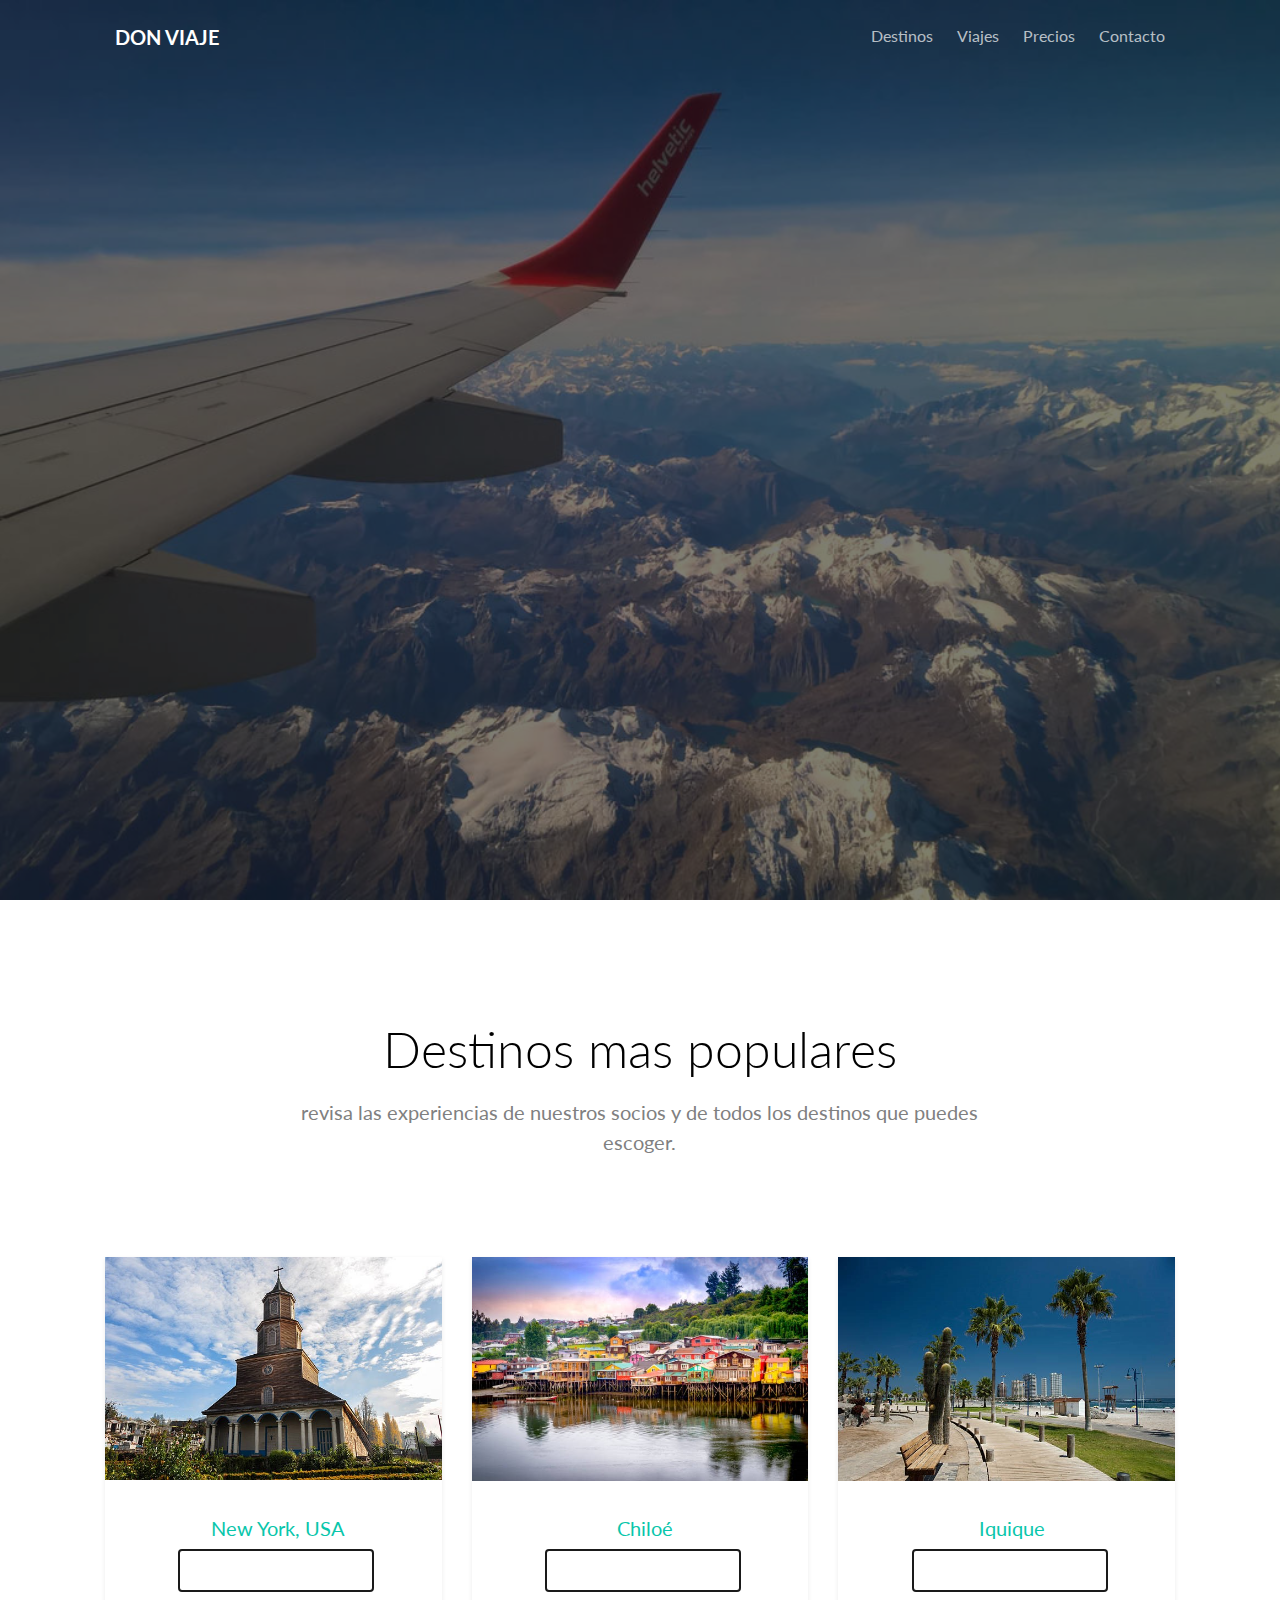
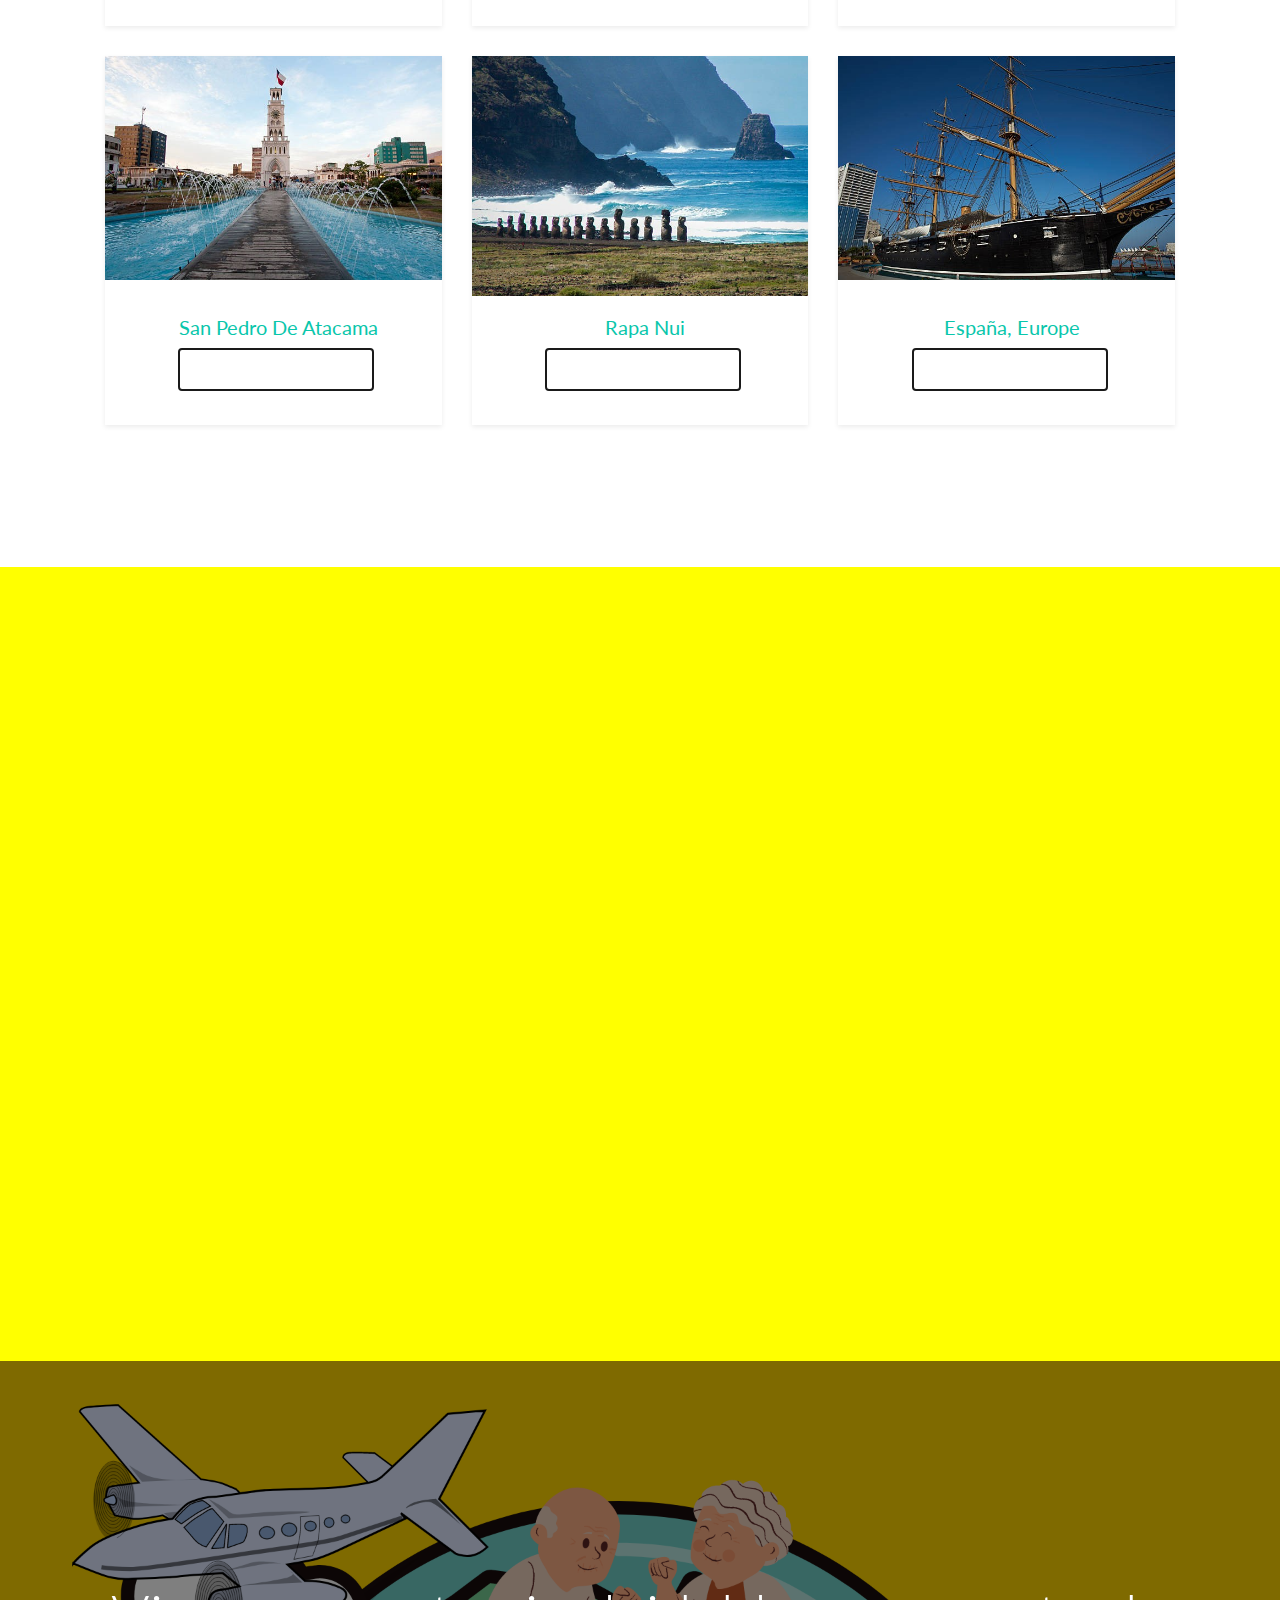
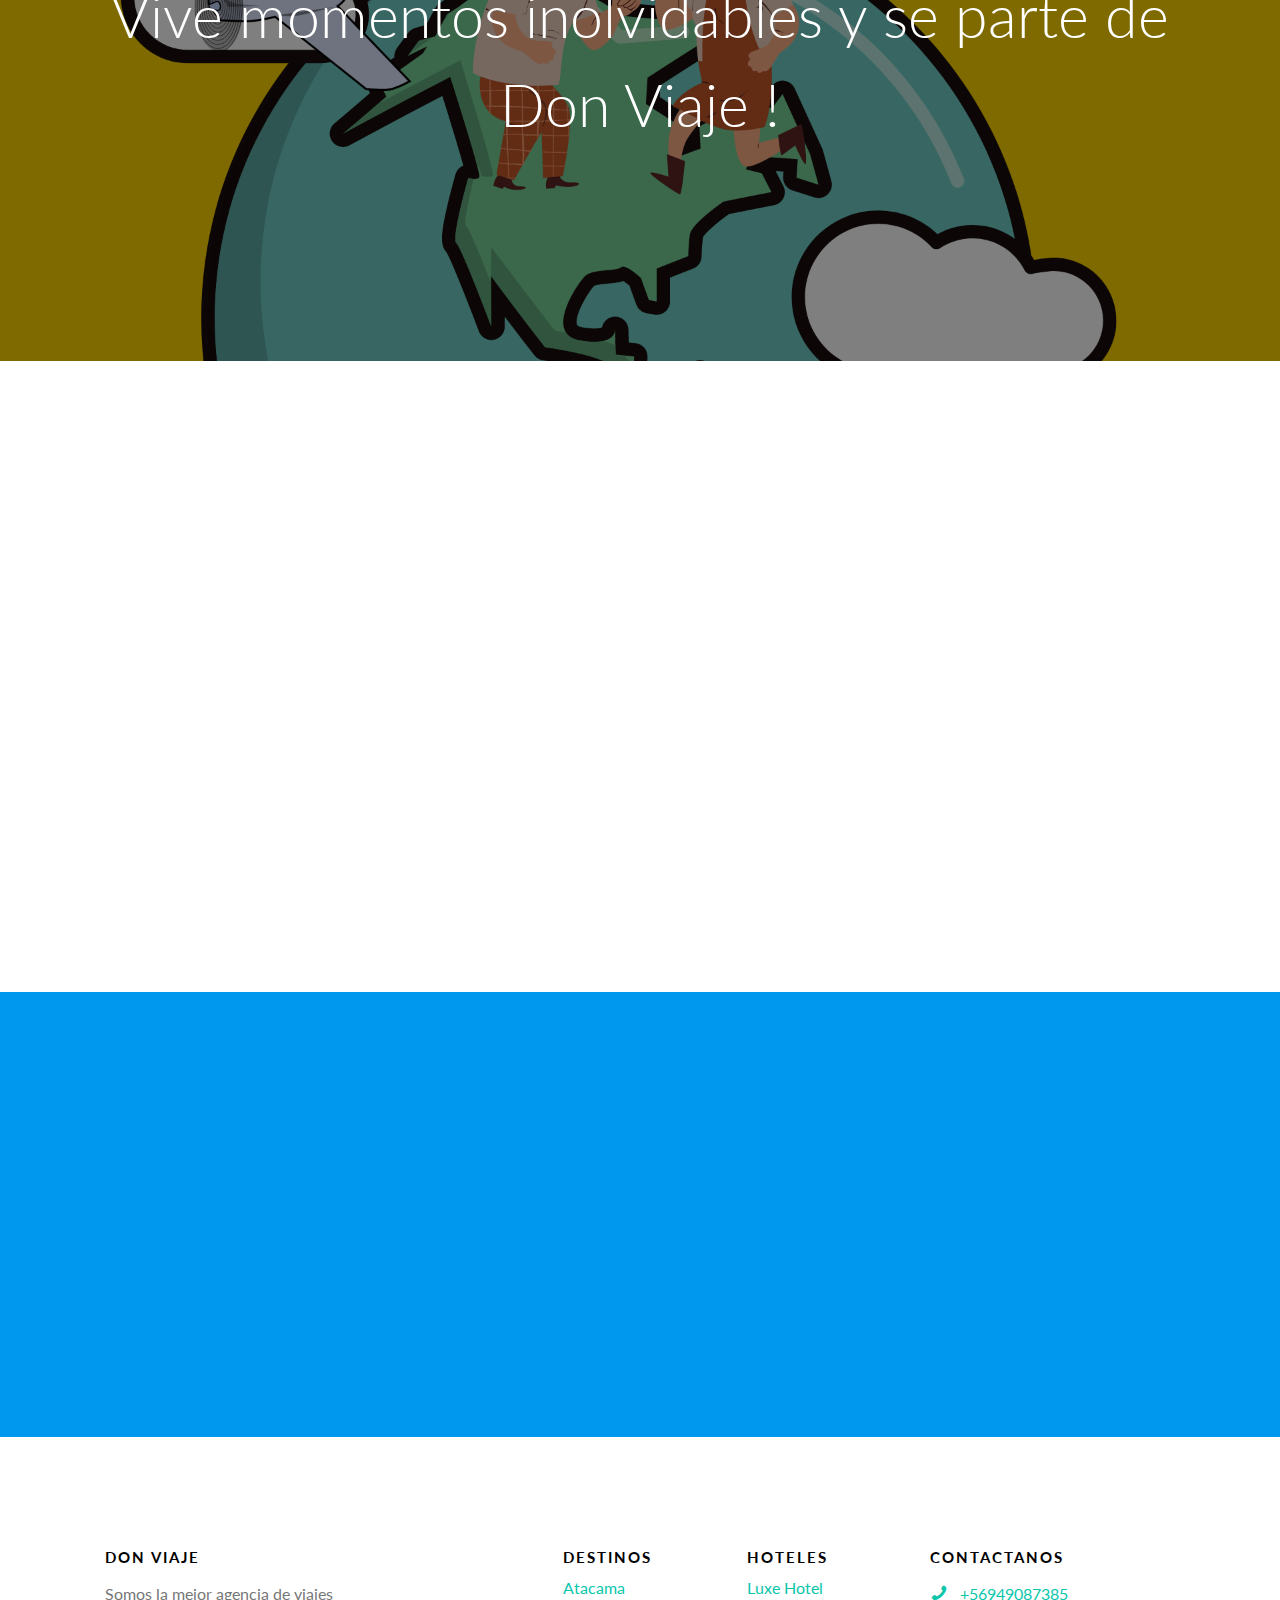
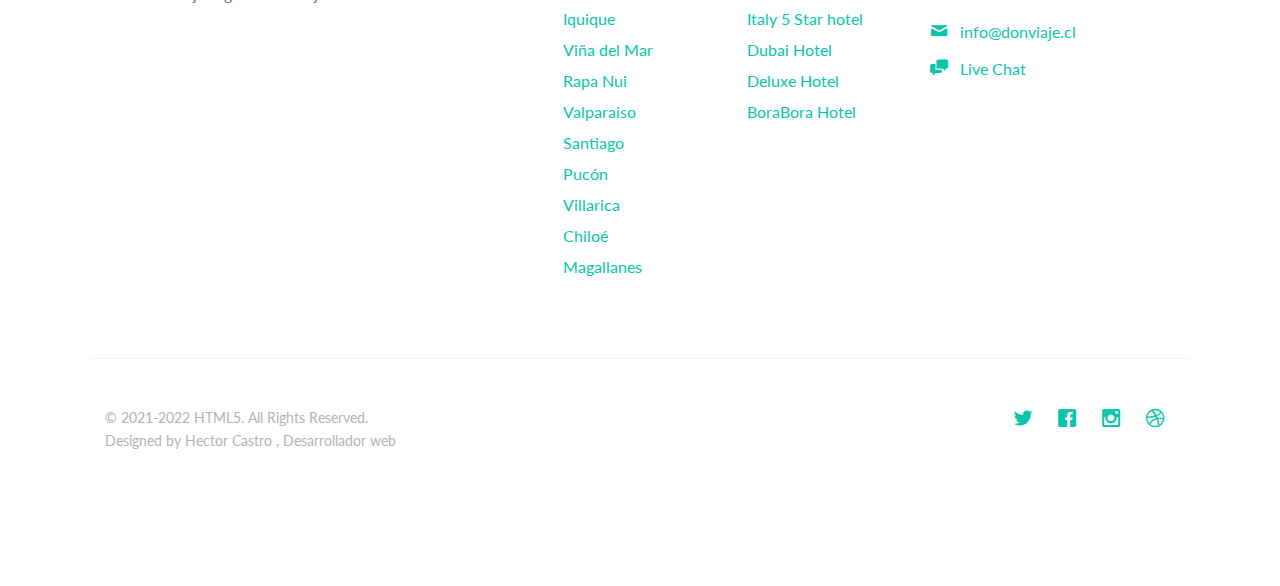
==== index.html @ c79b4cf5 "Add files via upload" ====
<!DOCTYPE HTML>
<html>
	<head>
	<meta charset="utf-8">
	<meta http-equiv="X-UA-Compatible" content="IE=edge">
	<title>Don Viaje</title>
	<meta name="viewport" content="width=device-width, initial-scale=1">

	<meta name="keywords" content="agencia de viajes" />
	<meta name="author" content="Sumatro" />

  	<!-- Facebook and Twitter integration -->
	<meta property="og:title" content=""/>
	<meta property="og:image" content=""/>
	<meta property="og:url" content=""/>
	<meta property="og:site_name" content=""/>
	<meta property="og:description" content=""/>
	<meta name="twitter:title" content="" />
	<meta name="twitter:image" content="" />
	<meta name="twitter:url" content="" />
	<meta name="twitter:card" content="" />

	<link href="https://fonts.googleapis.com/css?family=Lato:300,400,700" rel="stylesheet">
	
	<!-- Animate.css -->
	<link rel="stylesheet" href="css/animate.css">
	<!-- Icomoon Icon Fonts-->
	<link rel="stylesheet" href="css/icomoon.css">
	<!-- Themify Icons-->
	<link rel="stylesheet" href="css/themify-icons.css">
	<!-- Bootstrap  -->
	<link rel="stylesheet" href="css/bootstrap.css">

	<!-- Magnific Popup -->
	<link rel="stylesheet" href="css/magnific-popup.css">

	<!-- Magnific Popup -->
	<link rel="stylesheet" href="css/bootstrap-datepicker.min.css">

	<!-- Owl Carousel  -->
	<link rel="stylesheet" href="css/owl.carousel.min.css">
	<link rel="stylesheet" href="css/owl.theme.default.min.css">

	<!-- Theme style  -->
	<link rel="stylesheet" href="css/style.css">

	<!-- Modernizr JS -->
	<script src="js/modernizr-2.6.2.min.js"></script>
	<!-- FOR IE9 below -->
	<!--[if lt IE 9]>
	<script src="js/respond.min.js"></script>
	<![endif]-->

	</head>
	<body>
		
	<div class="gtco-loader"></div>
	
	<div id="page">

	
	<!-- <div class="page-inner"> -->
	<nav class="gtco-nav" role="navigation">
		<div class="gtco-container">
			
			<div class="row">
				<div class="col-sm-4 col-xs-12">
					<div id="gtco-logo"><a href="index.html">Don Viaje <em></em></a></div>
				</div>
				<div class="col-xs-8 text-right menu-1">
					<ul>
						<li><a href="destination.html">Destinos</a></li>
						<li class="has-dropdown">
							<a href="#">Viajes</a>
							<ul class="dropdown">
								<li><a href="#">Atacama</a></li>
							<li><a href="#">Iquique</a></li>
							<li><a href="#">Viña del Mar</a></li>
							<li><a href="#">Rapa Nui</a></li>
							<li><a href="#">Valparaiso</a></li>
							<li><a href="#">Santiago</a></li>
							<li><a href="#">Pucón</a></li>
							<li><a href="#">Villarica</a></li>
							<li><a href="#">Chiloé</a></li>
							<li><a href="#">Magallanes</a></li>
							
							</ul>
						</li>
						<li><a href="pricing.html">Precios</a></li>
						<li><a href="contact.html">Contacto</a></li>
					</ul>	
				</div>
			</div>
			
		</div>
	</nav>
	
	<header id="gtco-header" class="gtco-cover gtco-cover-md" role="banner" style="background-image: url(images/img_bg_2.jpg)">
		<div class="overlay"></div>
		<div class="gtco-container">
			<div class="row">
				<div class="col-md-12 col-md-offset-0">
					

					<div class="row row-mt-15em">
						<div class="col-md-7 mt-text animate-box" data-animate-effect="fadeInUp">
							<h1>¿A donde te gustaría ir ?</h1>	
						</div>
						<div class="col-md-4 col-md-push-1 animate-box" data-animate-effect="fadeInRight">
							<div class="form-wrap">
								<div class="tab">
									
									<div class="tab-content">
										<div class="tab-content-inner active" data-content="signup">
											<h3>Encuentra tu viaje</h3>
											<form action="#">
												<div class="row form-group">
													<div class="col-md-12">
														<label for="fullname">Tu Nombre</label>
														<input type="text" id="fullname" class="form-control">
													</div>
												</div>
												<div class="row form-group">
													<div class="col-md-12">
														<label for="activities">Actividades</label>
														<select name="#" id="activities" class="form-control">
															<option value="">Turista</option>
															<option value="">Escalar</option>
															<option value="">Acampar</option>
															<option value="">Nadar</option>
														</select>
													</div>
												</div>
												<div class="row form-group">
													<div class="col-md-12">
														<label for="destination">Destinos</label>
														<select name="#" id="destination" class="form-control">
															<option value="">Atacama</option>
															<option value="">Iquique</option>
															<option value="">Viña Del Mar</option>
															<option value="">Valparaiso</option>
															<option value="">Santiago</option>
															<option value="">Pucón</option>
															<option value="">Villarica</option>
															<option value="">Chiloé</option>
															<option value="">Magallanes</option>
												
														</select>
													</div>
												</div>
												
												<div class="row form-group">
													<div class="col-md-12">
														<label for="date-start">Fecha de viaje</label>
														<input type="text" id="date-start" class="form-control">
													</div>
												</div>

												<div class="row form-group">
													<div class="col-md-12">
														<input type="submit" class="btn btn-primary btn-block" value="Ingresar">
													</div>
												</div>
											</form>	
										</div>

										
									</div>
								</div>
							</div>
						</div>
					</div>
							
					
				</div>
			</div>
		</div>
	</header>
	
	<div class="gtco-section">
		<div class="gtco-container">
			<div class="row">
				<div class="col-md-8 col-md-offset-2 text-center gtco-heading">
					<h2>Destinos mas populares</h2>
					<p>revisa las experiencias de nuestros socios y de todos los destinos que puedes escoger.</p>
				</div>
			</div>
			<div class="row">

				<div class="col-lg-4 col-md-4 col-sm-6">
					<a href="images/img_1.jpg" class="fh5co-card-item image-popup">
						<figure>
							<div class="overlay"><i class="ti-plus"></i></div>
							<img src="images/img_1.jpg" alt="Image" class="img-responsive">
						</figure>
						<div class="fh5co-text">
							<h2>New York, USA</h2>
							<p><span class="btn btn-primary" style="background-color: #ffff;">Programar un viaje</span></p>
						</div>
					</a>
				</div>
				<div class="col-lg-4 col-md-4 col-sm-6">
					<a href="images/img_2.jpg" class="fh5co-card-item image-popup">
						<figure>
							<div class="overlay"><i class="ti-plus"></i></div>
							<img src="images/img_2.jpg" alt="Image" class="img-responsive">
						</figure>
						<div class="fh5co-text">
							<h2>Chiloé</h2>
							<p><span class="btn btn-primary" style="background-color: #ffff" >Programar un viaje</span></p>
						</div>
					</a>
				</div>
				<div class="col-lg-4 col-md-4 col-sm-6">
					<a href="images/img_3.jpg" class="fh5co-card-item image-popup">
						<figure>
							<div class="overlay"><i class="ti-plus"></i></div>
							<img src="images/img_3.jpg" alt="Image" class="img-responsive">
						</figure>
						<div class="fh5co-text">
							<h2>Iquique</h2>
							<p><span class="btn btn-primary" style="background-color: #ffff">Programar un viaje</span></p>
						</div>
					</a>
				</div>


				<div class="col-lg-4 col-md-4 col-sm-6">
					<a href="images/img_4.jpg" class="fh5co-card-item image-popup">
						<figure>
							<div class="overlay"><i class="ti-plus"></i></div>
							<img src="images/img_4.jpg" alt="Image" class="img-responsive">
						</figure>
						<div class="fh5co-text">
							<h2>San Pedro De Atacama</h2>
							<p><span class="btn btn-primary" style="background-color: #ffff;">Programar un viaje</span></p>
						</div>
					</a>
				</div>

				<div class="col-lg-4 col-md-4 col-sm-6">
					<a href="images/img_5.jpg" class="fh5co-card-item image-popup">
						<figure>
							<div class="overlay"><i class="ti-plus"></i></div>
							<img src="images/img_5.jpg" alt="Image" class="img-responsive">
						</figure>
						<div class="fh5co-text">
							<h2>Rapa Nui</h2>
							<p><span class="btn btn-primary" style="background-color: #ffff;">Programar un viaje</span></p>
						</div>
					</a>
				</div>

				<div class="col-lg-4 col-md-4 col-sm-6">
					<a href="images/img_6.jpg" class="fh5co-card-item image-popup">
						<figure>
							<div class="overlay"><i class="ti-plus"></i></div>
							<img src="images/img_6.jpg" alt="Image" class="img-responsive">
						</figure>
						<div class="fh5co-text">
							<h2>España, Europe</h2>
							<p><span class="btn btn-primary" style="background-color: #ffff;">Programar un viaje</span></p>
						</div>
					</a>
				</div>

			</div>
		</div>
	</div>
	
	<div id="gtco-features">
		<div class="gtco-container">
			<div class="row">
				<div class="col-md-8 col-md-offset-2 text-center gtco-heading animate-box">
					<h2 style="color: black;">¿Porque viajar con nosotros?</h2>
					<p style="color: black;">tenemos a nuestro favor las experiencias del club senior</p>
				</div>
			</div>
			<div class="row">
				<div class="col-md-4 col-sm-6">
					<div class="feature-center animate-box" data-animate-effect="fadeIn">
						<span class="icon">
							<i>1</i>
						</span>
						<h3 style="color: black;">Identidad Grupal</h3>
						<p style="color: black;">Nuestro clientes son distingidos, tanto que son capaces de reconocerse entre ellos en sus distintos viajes, compartiendo experiencias, etc </p>
					</div>
				</div>
				<div class="col-md-4 col-sm-6">
					<div class="feature-center animate-box" data-animate-effect="fadeIn">
						<span class="icon">
							<i>2</i>
						</span>
						<h3 style="color: black;">Seguridad</h3>
						<p style="color: black;">el seguimiento de tu experiencia con nosotros es de principio a fin, siempre te sentiras seguro con un senior a tu lado</p>
					</div>
				</div>
				<div class="col-md-4 col-sm-6">
					<div class="feature-center animate-box" data-animate-effect="fadeIn">
						<span class="icon">
							<i>3</i>
						</span>
						<h3 style="color: black;">Flexivilidad de servicio</h3>
						<p style="color: black;">Contamos con una amplia cantidad de destinos y distintas actividades, lo que nos permite darte una oferta acotada a tus intereses .</p>
					</div>
				</div>
				

			</div>
		</div>
	</div>


	<div class="gtco-cover gtco-cover-sm" style="background-image: url(images/bg-02.png)"  data-stellar-background-ratio="0.5">
		<div class="overlay"></div>
		<div class="gtco-container text-center">
			<div class="display-t">
				<div class="display-tc">
					<h1>Vive momentos inolvidables y se parte de Don Viaje !</h1>
				</div>	
			</div>
		</div>
	</div>

	<div id="gtco-counter" class="gtco-section">
		<div class="gtco-container">

			<div class="row">
				<div class="col-md-8 col-md-offset-2 text-center gtco-heading animate-box">
					<h2>Numeros Importantes</h2>
					<p>Don viaje genera confianza por medio de los datos que nos entregan nuestros viajeros.</p>
				</div>
			</div>

			<div class="row">
				
				<div class="col-md-3 col-sm-6 animate-box" data-animate-effect="fadeInUp">
					<div class="feature-center">
						<span class="counter js-counter" data-from="0" data-to="196" data-speed="5000" data-refresh-interval="50">1</span>
						<span class="counter-label">Destinos</span>

					</div>
				</div>
				<div class="col-md-3 col-sm-6 animate-box" data-animate-effect="fadeInUp">
					<div class="feature-center">
						<span class="counter js-counter" data-from="0" data-to="97" data-speed="5000" data-refresh-interval="50">1</span>
						<span class="counter-label">Hoteles</span>
					</div>
				</div>
				<div class="col-md-3 col-sm-6 animate-box" data-animate-effect="fadeInUp">
					<div class="feature-center">
						<span class="counter js-counter" data-from="0" data-to="12402" data-speed="5000" data-refresh-interval="50">1</span>
						<span class="counter-label">Viajes</span>
					</div>
				</div>
				<div class="col-md-3 col-sm-6 animate-box" data-animate-effect="fadeInUp">
					<div class="feature-center">
						<span class="counter js-counter" data-from="0" data-to="12202" data-speed="5000" data-refresh-interval="50">1</span>
						<span class="counter-label">Clientes Felices</span>

					</div>
				</div>
					
			</div>
		</div>
	</div>

	

	<div id="gtco-subscribe">
		<div class="gtco-container">
			<div class="row animate-box">
				<div class="col-md-8 col-md-offset-2 text-center gtco-heading">
					<h2>Unete a la aventura</h2>
					<p>El mundo que querias conocer sigue aquí.</p>
				</div>
			</div>
			<div class="row animate-box">
				<div class="col-md-8 col-md-offset-2">
					<form class="form-inline">
						<div class="col-md-6 col-sm-6">
							<div class="form-group">
								<label for="email" class="sr-only">Email</label>
								<input type="email" class="form-control" id="email" placeholder="Ingresa correo">
							</div>
						</div>
						<div class="col-md-6 col-sm-6">
							<button type="submit" class="btn btn-default btn-block">Subscribir</button>
						</div>
					</form>
				</div>
			</div>
		</div>
	</div>

	<footer id="gtco-footer" role="contentinfo">
		<div class="gtco-container">
			<div class="row row-p	b-md">

				<div class="col-md-4">
					<div class="gtco-widget">
						<h3>DON VIAJE</h3>
						<p>Somos la mejor agencia de viajes</p>
					</div>
				</div>

				<div class="col-md-2 col-md-push-1">
					<div class="gtco-widget">
						<h3>Destinos</h3>
						<ul class="gtco-footer-links">
							<li><a href="#">Atacama</a></li>
							<li><a href="#">Iquique</a></li>
							<li><a href="#">Viña del Mar</a></li>
							<li><a href="#">Rapa Nui</a></li>
							<li><a href="#">Valparaiso</a></li>
							<li><a href="#">Santiago</a></li>
							<li><a href="#">Pucón</a></li>
							<li><a href="#">Villarica</a></li>
							<li><a href="#">Chiloé</a></li>
							<li><a href="#">Magallanes</a></li>

						</ul>
					</div>
				</div>

				<div class="col-md-2 col-md-push-1">
					<div class="gtco-widget">
						<h3>Hoteles</h3>
						<ul class="gtco-footer-links">
							<li><a href="#">Luxe Hotel</a></li>
							<li><a href="#">Italy 5 Star hotel</a></li>
							<li><a href="#">Dubai Hotel</a></li>
							<li><a href="#">Deluxe Hotel</a></li>
							<li><a href="#">BoraBora Hotel</a></li>
						</ul>
					</div>
				</div>

				<div class="col-md-3 col-md-push-1">
					<div class="gtco-widget">
						<h3>contactanos</h3>
						<ul class="gtco-quick-contact">
							<li><a href="#"><i class="icon-phone"></i> +56949087385</a></li>
							<li><a href="#"><i class="icon-mail2"></i> info@donviaje.cl</a></li>
							<li><a href="#"><i class="icon-chat"></i> Live Chat</a></li>
						</ul>
					</div>
				</div>

			</div>

			<div class="row copyright">
				<div class="col-md-12">
					<p class="pull-left">
						<small class="block">&copy; 2021-2022 HTML5. All Rights Reserved.</small> 
						<small class="block">Designed by Hector Castro , Desarrollador web</small>
					</p>
					<p class="pull-right">
						<ul class="gtco-social-icons pull-right">
							<li><a href="#"><i class="icon-twitter"></i></a></li>
							<li><a href="https://www.facebook.com/pages/category/Travel-Company/Senior-Viajes-111138824922954/"><i class="icon-facebook"></i></a></li>
							<li><a href="https://instagram.com/seniorviajes?igshid=YmMyMTA2M2Y="><i class="icon-instagram"></i></a></li>
							<li><a href="#"><i class="icon-dribbble"></i></a></li>
						</ul>
					</p>
				</div>
			</div>

		</div>
	</footer>
	<!-- </div> -->

	</div>

	<div class="gototop js-top">
		<a href="#" class="js-gotop"><i class="icon-arrow-up"></i></a>
	</div>
	
	<!-- jQuery -->
	<script src="js/jquery.min.js"></script>
	<!-- jQuery Easing -->
	<script src="js/jquery.easing.1.3.js"></script>
	<!-- Bootstrap -->
	<script src="js/bootstrap.min.js"></script>
	<!-- Waypoints -->
	<script src="js/jquery.waypoints.min.js"></script>
	<!-- Carousel -->
	<script src="js/owl.carousel.min.js"></script>
	<!-- countTo -->
	<script src="js/jquery.countTo.js"></script>

	<!-- Stellar Parallax -->
	<script src="js/jquery.stellar.min.js"></script>

	<!-- Magnific Popup -->
	<script src="js/jquery.magnific-popup.min.js"></script>
	<script src="js/magnific-popup-options.js"></script>
	
	<!-- Datepicker -->
	<script src="js/bootstrap-datepicker.min.js"></script>
	

	<!-- Main -->
	<script src="js/main.js"></script>

	</body>
</html>
---- css/icomoon.css ----
@font-face {
  font-family: 'icomoon';
  src:  url('../fonts/icomoon/icomoon.eot?6iuir');
  src:  url('../fonts/icomoon/icomoon.eot?6iuir#iefix') format('embedded-opentype'),
    url('../fonts/icomoon/icomoon.ttf?6iuir') format('truetype'),
    url('../fonts/icomoon/icomoon.woff?6iuir') format('woff'),
    url('../fonts/icomoon/icomoon.svg?6iuir#icomoon') format('svg');
  font-weight: normal;
  font-style: normal;
}

[class^="icon-"], [class*=" icon-"] {
  /* use !important to prevent issues with browser extensions that change fonts */
  font-family: 'icomoon' !important;
  speak: none;
  font-style: normal;
  font-weight: normal;
  font-variant: normal;
  text-transform: none;
  line-height: 1;

  /* Better Font Rendering =========== */
  -webkit-font-smoothing: antialiased;
  -moz-osx-font-smoothing: grayscale;
}

.icon-eye:before {
  content: "\e000";
}
.icon-paper-clip:before {
  content: "\e001";
}
.icon-mail:before {
  content: "\e002";
}
.icon-toggle:before {
  content: "\e003";
}
.icon-layout:before {
  content: "\e004";
}
.icon-link:before {
  content: "\e005";
}
.icon-bell:before {
  content: "\e006";
}
.icon-lock:before {
  content: "\e007";
}
.icon-unlock:before {
  content: "\e008";
}
.icon-ribbon:before {
  content: "\e009";
}
.icon-image:before {
  content: "\e010";
}
.icon-signal:before {
  content: "\e011";
}
.icon-target:before {
  content: "\e012";
}
.icon-clipboard:before {
  content: "\e013";
}
.icon-clock:before {
  content: "\e014";
}
.icon-watch:before {
  content: "\e015";
}
.icon-air-play:before {
  content: "\e016";
}
.icon-camera:before {
  content: "\e017";
}
.icon-video:before {
  content: "\e018";
}
.icon-disc:before {
  content: "\e019";
}
.icon-printer:before {
  content: "\e020";
}
.icon-monitor:before {
  content: "\e021";
}
.icon-server:before {
  content: "\e022";
}
.icon-cog:before {
  content: "\e023";
}
.icon-heart:before {
  content: "\e024";
}
.icon-paragraph:before {
  content: "\e025";
}
.icon-align-justify:before {
  content: "\e026";
}
.icon-align-left:before {
  content: "\e027";
}
.icon-align-center:before {
  content: "\e028";
}
.icon-align-right:before {
  content: "\e029";
}
.icon-book:before {
  content: "\e030";
}
.icon-layers:before {
  content: "\e031";
}
.icon-stack:before {
  content: "\e032";
}
.icon-stack-2:before {
  content: "\e033";
}
.icon-paper:before {
  content: "\e034";
}
.icon-paper-stack:before {
  content: "\e035";
}
.icon-search:before {
  content: "\e036";
}
.icon-zoom-in:before {
  content: "\e037";
}
.icon-zoom-out:before {
  content: "\e038";
}
.icon-reply:before {
  content: "\e039";
}
.icon-circle-plus:before {
  content: "\e040";
}
.icon-circle-minus:before {
  content: "\e041";
}
.icon-circle-check:before {
  content: "\e042";
}
.icon-circle-cross:before {
  content: "\e043";
}
.icon-square-plus:before {
  content: "\e044";
}
.icon-square-minus:before {
  content: "\e045";
}
.icon-square-check:before {
  content: "\e046";
}
.icon-square-cross:before {
  content: "\e047";
}
.icon-microphone:before {
  content: "\e048";
}
.icon-record:before {
  content: "\e049";
}
.icon-skip-back:before {
  content: "\e050";
}
.icon-rewind:before {
  content: "\e051";
}
.icon-play:before {
  content: "\e052";
}
.icon-pause:before {
  content: "\e053";
}
.icon-stop:before {
  content: "\e054";
}
.icon-fast-forward:before {
  content: "\e055";
}
.icon-skip-forward:before {
  content: "\e056";
}
.icon-shuffle:before {
  content: "\e057";
}
.icon-repeat:before {
  content: "\e058";
}
.icon-folder:before {
  content: "\e059";
}
.icon-umbrella:before {
  content: "\e060";
}
.icon-moon:before {
  content: "\e061";
}
.icon-thermometer:before {
  content: "\e062";
}
.icon-drop:before {
  content: "\e063";
}
.icon-sun:before {
  content: "\e064";
}
.icon-cloud:before {
  content: "\e065";
}
.icon-cloud-upload:before {
  content: "\e066";
}
.icon-cloud-download:before {
  content: "\e067";
}
.icon-upload:before {
  content: "\e068";
}
.icon-download:before {
  content: "\e069";
}
.icon-location:before {
  content: "\e070";
}
.icon-location-2:before {
  content: "\e071";
}
.icon-map:before {
  content: "\e072";
}
.icon-battery:before {
  content: "\e073";
}
.icon-head:before {
  content: "\e074";
}
.icon-briefcase:before {
  content: "\e075";
}
.icon-speech-bubble:before {
  content: "\e076";
}
.icon-anchor:before {
  content: "\e077";
}
.icon-globe:before {
  content: "\e078";
}
.icon-box:before {
  content: "\e079";
}
.icon-reload:before {
  content: "\e080";
}
.icon-share:before {
  content: "\e081";
}
.icon-marquee:before {
  content: "\e082";
}
.icon-marquee-plus:before {
  content: "\e083";
}
.icon-marquee-minus:before {
  content: "\e084";
}
.icon-tag:before {
  content: "\e085";
}
.icon-power:before {
  content: "\e086";
}
.icon-command:before {
  content: "\e087";
}
.icon-alt:before {
  content: "\e088";
}
.icon-esc:before {
  content: "\e089";
}
.icon-bar-graph:before {
  content: "\e090";
}
.icon-bar-graph-2:before {
  content: "\e091";
}
.icon-pie-graph:before {
  content: "\e092";
}
.icon-star:before {
  content: "\e093";
}
.icon-arrow-left:before {
  content: "\e094";
}
.icon-arrow-right:before {
  content: "\e095";
}
.icon-arrow-up:before {
  content: "\e096";
}
.icon-arrow-down:before {
  content: "\e097";
}
.icon-volume:before {
  content: "\e098";
}
.icon-mute:before {
  content: "\e099";
}
.icon-content-right:before {
  content: "\e100";
}
.icon-content-left:before {
  content: "\e101";
}
.icon-grid:before {
  content: "\e102";
}
.icon-grid-2:before {
  content: "\e103";
}
.icon-columns:before {
  content: "\e104";
}
.icon-loader:before {
  content: "\e105";
}
.icon-bag:before {
  content: "\e106";
}
.icon-ban:before {
  content: "\e107";
}
.icon-flag:before {
  content: "\e108";
}
.icon-trash:before {
  content: "\e109";
}
.icon-expand:before {
  content: "\e110";
}
.icon-contract:before {
  content: "\e111";
}
.icon-maximize:before {
  content: "\e112";
}
.icon-minimize:before {
  content: "\e113";
}
.icon-plus:before {
  content: "\e114";
}
.icon-minus:before {
  content: "\e115";
}
.icon-check:before {
  content: "\e116";
}
.icon-cross:before {
  content: "\e117";
}
.icon-move:before {
  content: "\e118";
}
.icon-delete:before {
  content: "\e119";
}
.icon-menu:before {
  content: "\e120";
}
.icon-archive:before {
  content: "\e121";
}
.icon-inbox:before {
  content: "\e122";
}
.icon-outbox:before {
  content: "\e123";
}
.icon-file:before {
  content: "\e124";
}
.icon-file-add:before {
  content: "\e125";
}
.icon-file-subtract:before {
  content: "\e126";
}
.icon-help:before {
  content: "\e127";
}
.icon-open:before {
  content: "\e128";
}
.icon-ellipsis:before {
  content: "\e129";
}
.icon-add-to-list:before {
  content: "\e900";
}
.icon-classic-computer:before {
  content: "\e901";
}
.icon-controller-fast-backward:before {
  content: "\e902";
}
.icon-creative-commons-attribution:before {
  content: "\e903";
}
.icon-creative-commons-noderivs:before {
  content: "\e904";
}
.icon-creative-commons-noncommercial-eu:before {
  content: "\e905";
}
.icon-creative-commons-noncommercial-us:before {
  content: "\e906";
}
.icon-creative-commons-public-domain:before {
  content: "\e907";
}
.icon-creative-commons-remix:before {
  content: "\e908";
}
.icon-creative-commons-share:before {
  content: "\e909";
}
.icon-creative-commons-sharealike:before {
  content: "\e90a";
}
.icon-creative-commons:before {
  content: "\e90b";
}
.icon-document-landscape:before {
  content: "\e90c";
}
.icon-remove-user:before {
  content: "\e90d";
}
.icon-warning:before {
  content: "\e90e";
}
.icon-arrow-bold-down:before {
  content: "\e90f";
}
.icon-arrow-bold-left:before {
  content: "\e910";
}
.icon-arrow-bold-right:before {
  content: "\e911";
}
.icon-arrow-bold-up:before {
  content: "\e912";
}
.icon-arrow-down2:before {
  content: "\e913";
}
.icon-arrow-left2:before {
  content: "\e914";
}
.icon-arrow-long-down:before {
  content: "\e915";
}
.icon-arrow-long-left:before {
  content: "\e916";
}
.icon-arrow-long-right:before {
  content: "\e917";
}
.icon-arrow-long-up:before {
  content: "\e918";
}
.icon-arrow-right2:before {
  content: "\e919";
}
.icon-arrow-up2:before {
  content: "\e91a";
}
.icon-arrow-with-circle-down:before {
  content: "\e91b";
}
.icon-arrow-with-circle-left:before {
  content: "\e91c";
}
.icon-arrow-with-circle-right:before {
  content: "\e91d";
}
.icon-arrow-with-circle-up:before {
  content: "\e91e";
}
.icon-bookmark:before {
  content: "\e91f";
}
.icon-bookmarks:before {
  content: "\e920";
}
.icon-chevron-down:before {
  content: "\e921";
}
.icon-chevron-left:before {
  content: "\e922";
}
.icon-chevron-right:before {
  content: "\e923";
}
.icon-chevron-small-down:before {
  content: "\e924";
}
.icon-chevron-small-left:before {
  content: "\e925";
}
.icon-chevron-small-right:before {
  content: "\e926";
}
.icon-chevron-small-up:before {
  content: "\e927";
}
.icon-chevron-thin-down:before {
  content: "\e928";
}
.icon-chevron-thin-left:before {
  content: "\e929";
}
.icon-chevron-thin-right:before {
  content: "\e92a";
}
.icon-chevron-thin-up:before {
  content: "\e92b";
}
.icon-chevron-up:before {
  content: "\e92c";
}
.icon-chevron-with-circle-down:before {
  content: "\e92d";
}
.icon-chevron-with-circle-left:before {
  content: "\e92e";
}
.icon-chevron-with-circle-right:before {
  content: "\e92f";
}
.icon-chevron-with-circle-up:before {
  content: "\e930";
}
.icon-cloud2:before {
  content: "\e931";
}
.icon-controller-fast-forward:before {
  content: "\e932";
}
.icon-controller-jump-to-start:before {
  content: "\e933";
}
.icon-controller-next:before {
  content: "\e934";
}
.icon-controller-paus:before {
  content: "\e935";
}
.icon-controller-play:before {
  content: "\e936";
}
.icon-controller-record:before {
  content: "\e937";
}
.icon-controller-stop:before {
  content: "\e938";
}
.icon-controller-volume:before {
  content: "\e939";
}
.icon-dot-single:before {
  content: "\e93a";
}
.icon-dots-three-horizontal:before {
  content: "\e93b";
}
.icon-dots-three-vertical:before {
  content: "\e93c";
}
.icon-dots-two-horizontal:before {
  content: "\e93d";
}
.icon-dots-two-vertical:before {
  content: "\e93e";
}
.icon-download2:before {
  content: "\e93f";
}
.icon-emoji-flirt:before {
  content: "\e940";
}
.icon-flow-branch:before {
  content: "\e941";
}
.icon-flow-cascade:before {
  content: "\e942";
}
.icon-flow-line:before {
  content: "\e943";
}
.icon-flow-parallel:before {
  content: "\e944";
}
.icon-flow-tree:before {
  content: "\e945";
}
.icon-install:before {
  content: "\e946";
}
.icon-layers2:before {
  content: "\e947";
}
.icon-open-book:before {
  content: "\e948";
}
.icon-resize-100:before {
  content: "\e949";
}
.icon-resize-full-screen:before {
  content: "\e94a";
}
.icon-save:before {
  content: "\e94b";
}
.icon-select-arrows:before {
  content: "\e94c";
}
.icon-sound-mute:before {
  content: "\e94d";
}
.icon-sound:before {
  content: "\e94e";
}
.icon-trash2:before {
  content: "\e94f";
}
.icon-triangle-down:before {
  content: "\e950";
}
.icon-triangle-left:before {
  content: "\e951";
}
.icon-triangle-right:before {
  content: "\e952";
}
.icon-triangle-up:before {
  content: "\e953";
}
.icon-uninstall:before {
  content: "\e954";
}
.icon-upload-to-cloud:before {
  content: "\e955";
}
.icon-upload2:before {
  content: "\e956";
}
.icon-add-user:before {
  content: "\e957";
}
.icon-address:before {
  content: "\e958";
}
.icon-adjust:before {
  content: "\e959";
}
.icon-air:before {
  content: "\e95a";
}
.icon-aircraft-landing:before {
  content: "\e95b";
}
.icon-aircraft-take-off:before {
  content: "\e95c";
}
.icon-aircraft:before {
  content: "\e95d";
}
.icon-align-bottom:before {
  content: "\e95e";
}
.icon-align-horizontal-middle:before {
  content: "\e95f";
}
.icon-align-left2:before {
  content: "\e960";
}
.icon-align-right2:before {
  content: "\e961";
}
.icon-align-top:before {
  content: "\e962";
}
.icon-align-vertical-middle:before {
  content: "\e963";
}
.icon-archive2:before {
  content: "\e964";
}
.icon-area-graph:before {
  content: "\e965";
}
.icon-attachment:before {
  content: "\e966";
}
.icon-awareness-ribbon:before {
  content: "\e967";
}
.icon-back-in-time:before {
  content: "\e968";
}
.icon-back:before {
  content: "\e969";
}
.icon-bar-graph2:before {
  content: "\e96a";
}
.icon-battery2:before {
  content: "\e96b";
}
.icon-beamed-note:before {
  content: "\e96c";
}
.icon-bell2:before {
  content: "\e96d";
}
.icon-blackboard:before {
  content: "\e96e";
}
.icon-block:before {
  content: "\e96f";
}
.icon-book2:before {
  content: "\e970";
}
.icon-bowl:before {
  content: "\e971";
}
.icon-box2:before {
  content: "\e972";
}
.icon-briefcase2:before {
  content: "\e973";
}
.icon-browser:before {
  content: "\e974";
}
.icon-brush:before {
  content: "\e975";
}
.icon-bucket:before {
  content: "\e976";
}
.icon-cake:before {
  content: "\e977";
}
.icon-calculator:before {
  content: "\e978";
}
.icon-calendar:before {
  content: "\e979";
}
.icon-camera2:before {
  content: "\e97a";
}
.icon-ccw:before {
  content: "\e97b";
}
.icon-chat:before {
  content: "\e97c";
}
.icon-check2:before {
  content: "\e97d";
}
.icon-circle-with-cross:before {
  content: "\e97e";
}
.icon-circle-with-minus:before {
  content: "\e97f";
}
.icon-circle-with-plus:before {
  content: "\e980";
}
.icon-circle:before {
  content: "\e981";
}
.icon-circular-graph:before {
  content: "\e982";
}
.icon-clapperboard:before {
  content: "\e983";
}
.icon-clipboard2:before {
  content: "\e984";
}
.icon-clock2:before {
  content: "\e985";
}
.icon-code:before {
  content: "\e986";
}
.icon-cog2:before {
  content: "\e987";
}
.icon-colours:before {
  content: "\e988";
}
.icon-compass:before {
  content: "\e989";
}
.icon-copy:before {
  content: "\e98a";
}
.icon-credit-card:before {
  content: "\e98b";
}
.icon-credit:before {
  content: "\e98c";
}
.icon-cross2:before {
  content: "\e98d";
}
.icon-cup:before {
  content: "\e98e";
}
.icon-cw:before {
  content: "\e98f";
}
.icon-cycle:before {
  content: "\e990";
}
.icon-database:before {
  content: "\e991";
}
.icon-dial-pad:before {
  content: "\e992";
}
.icon-direction:before {
  content: "\e993";
}
.icon-document:before {
  content: "\e994";
}
.icon-documents:before {
  content: "\e995";
}
.icon-drink:before {
  content: "\e996";
}
.icon-drive:before {
  content: "\e997";
}
.icon-drop2:before {
  content: "\e998";
}
.icon-edit:before {
  content: "\e999";
}
.icon-email:before {
  content: "\e99a";
}
.icon-emoji-happy:before {
  content: "\e99b";
}
.icon-emoji-neutral:before {
  content: "\e99c";
}
.icon-emoji-sad:before {
  content: "\e99d";
}
.icon-erase:before {
  content: "\e99e";
}
.icon-eraser:before {
  content: "\e99f";
}
.icon-export:before {
  content: "\e9a0";
}
.icon-eye2:before {
  content: "\e9a1";
}
.icon-feather:before {
  content: "\e9a2";
}
.icon-flag2:before {
  content: "\e9a3";
}
.icon-flash:before {
  content: "\e9a4";
}
.icon-flashlight:before {
  content: "\e9a5";
}
.icon-flat-brush:before {
  content: "\e9a6";
}
.icon-folder-images:before {
  content: "\e9a7";
}
.icon-folder-music:before {
  content: "\e9a8";
}
.icon-folder-video:before {
  content: "\e9a9";
}
.icon-folder2:before {
  content: "\e9aa";
}
.icon-forward:before {
  content: "\e9ab";
}
.icon-funnel:before {
  content: "\e9ac";
}
.icon-game-controller:before {
  content: "\e9ad";
}
.icon-gauge:before {
  content: "\e9ae";
}
.icon-globe2:before {
  content: "\e9af";
}
.icon-graduation-cap:before {
  content: "\e9b0";
}
.icon-grid2:before {
  content: "\e9b1";
}
.icon-hair-cross:before {
  content: "\e9b2";
}
.icon-hand:before {
  content: "\e9b3";
}
.icon-heart-outlined:before {
  content: "\e9b4";
}
.icon-heart2:before {
  content: "\e9b5";
}
.icon-help-with-circle:before {
  content: "\e9b6";
}
.icon-help2:before {
  content: "\e9b7";
}
.icon-home:before {
  content: "\e9b8";
}
.icon-hour-glass:before {
  content: "\e9b9";
}
.icon-image-inverted:before {
  content: "\e9ba";
}
.icon-image2:before {
  content: "\e9bb";
}
.icon-images:before {
  content: "\e9bc";
}
.icon-inbox2:before {
  content: "\e9bd";
}
.icon-infinity:before {
  content: "\e9be";
}
.icon-info-with-circle:before {
  content: "\e9bf";
}
.icon-info:before {
  content: "\e9c0";
}
.icon-key:before {
  content: "\e9c1";
}
.icon-keyboard:before {
  content: "\e9c2";
}
.icon-lab-flask:before {
  content: "\e9c3";
}
.icon-landline:before {
  content: "\e9c4";
}
.icon-language:before {
  content: "\e9c5";
}
.icon-laptop:before {
  content: "\e9c6";
}
.icon-leaf:before {
  content: "\e9c7";
}
.icon-level-down:before {
  content: "\e9c8";
}
.icon-level-up:before {
  content: "\e9c9";
}
.icon-lifebuoy:before {
  content: "\e9ca";
}
.icon-light-bulb:before {
  content: "\e9cb";
}
.icon-light-down:before {
  content: "\e9cc";
}
.icon-light-up:before {
  content: "\e9cd";
}
.icon-line-graph:before {
  content: "\e9ce";
}
.icon-link2:before {
  content: "\e9cf";
}
.icon-list:before {
  content: "\e9d0";
}
.icon-location-pin:before {
  content: "\e9d1";
}
.icon-location2:before {
  content: "\e9d2";
}
.icon-lock-open:before {
  content: "\e9d3";
}
.icon-lock2:before {
  content: "\e9d4";
}
.icon-log-out:before {
  content: "\e9d5";
}
.icon-login:before {
  content: "\e9d6";
}
.icon-loop:before {
  content: "\e9d7";
}
.icon-magnet:before {
  content: "\e9d8";
}
.icon-magnifying-glass:before {
  content: "\e9d9";
}
.icon-mail2:before {
  content: "\e9da";
}
.icon-man:before {
  content: "\e9db";
}
.icon-map2:before {
  content: "\e9dc";
}
.icon-mask:before {
  content: "\e9dd";
}
.icon-medal:before {
  content: "\e9de";
}
.icon-megaphone:before {
  content: "\e9df";
}
.icon-menu2:before {
  content: "\e9e0";
}
.icon-message:before {
  content: "\e9e1";
}
.icon-mic:before {
  content: "\e9e2";
}
.icon-minus2:before {
  content: "\e9e3";
}
.icon-mobile:before {
  content: "\e9e4";
}
.icon-modern-mic:before {
  content: "\e9e5";
}
.icon-moon2:before {
  content: "\e9e6";
}
.icon-mouse:before {
  content: "\e9e7";
}
.icon-music:before {
  content: "\e9e8";
}
.icon-network:before {
  content: "\e9e9";
}
.icon-new-message:before {
  content: "\e9ea";
}
.icon-new:before {
  content: "\e9eb";
}
.icon-news:before {
  content: "\e9ec";
}
.icon-note:before {
  content: "\e9ed";
}
.icon-notification:before {
  content: "\e9ee";
}
.icon-old-mobile:before {
  content: "\e9ef";
}
.icon-old-phone:before {
  content: "\e9f0";
}
.icon-palette:before {
  content: "\e9f1";
}
.icon-paper-plane:before {
  content: "\e9f2";
}
.icon-pencil:before {
  content: "\e9f3";
}
.icon-phone:before {
  content: "\e9f4";
}
.icon-pie-chart:before {
  content: "\e9f5";
}
.icon-pin:before {
  content: "\e9f6";
}
.icon-plus2:before {
  content: "\e9f7";
}
.icon-popup:before {
  content: "\e9f8";
}
.icon-power-plug:before {
  content: "\e9f9";
}
.icon-price-ribbon:before {
  content: "\e9fa";
}
.icon-price-tag:before {
  content: "\e9fb";
}
.icon-print:before {
  content: "\e9fc";
}
.icon-progress-empty:before {
  content: "\e9fd";
}
.icon-progress-full:before {
  content: "\e9fe";
}
.icon-progress-one:before {
  content: "\e9ff";
}
.icon-progress-two:before {
  content: "\ea00";
}
.icon-publish:before {
  content: "\ea01";
}
.icon-quote:before {
  content: "\ea02";
}
.icon-radio:before {
  content: "\ea03";
}
.icon-reply-all:before {
  content: "\ea04";
}
.icon-reply2:before {
  content: "\ea05";
}
.icon-retweet:before {
  content: "\ea06";
}
.icon-rocket:before {
  content: "\ea07";
}
.icon-round-brush:before {
  content: "\ea08";
}
.icon-rss:before {
  content: "\ea09";
}
.icon-ruler:before {
  content: "\ea0a";
}
.icon-scissors:before {
  content: "\ea0b";
}
.icon-share-alternitive:before {
  content: "\ea0c";
}
.icon-share2:before {
  content: "\ea0d";
}
.icon-shareable:before {
  content: "\ea0e";
}
.icon-shield:before {
  content: "\ea0f";
}
.icon-shop:before {
  content: "\ea10";
}
.icon-shopping-bag:before {
  content: "\ea11";
}
.icon-shopping-basket:before {
  content: "\ea12";
}
.icon-shopping-cart:before {
  content: "\ea13";
}
.icon-shuffle2:before {
  content: "\ea14";
}
.icon-signal2:before {
  content: "\ea15";
}
.icon-sound-mix:before {
  content: "\ea16";
}
.icon-sports-club:before {
  content: "\ea17";
}
.icon-spreadsheet:before {
  content: "\ea18";
}
.icon-squared-cross:before {
  content: "\ea19";
}
.icon-squared-minus:before {
  content: "\ea1a";
}
.icon-squared-plus:before {
  content: "\ea1b";
}
.icon-star-outlined:before {
  content: "\ea1c";
}
.icon-star2:before {
  content: "\ea1d";
}
.icon-stopwatch:before {
  content: "\ea1e";
}
.icon-suitcase:before {
  content: "\ea1f";
}
.icon-swap:before {
  content: "\ea20";
}
.icon-sweden:before {
  content: "\ea21";
}
.icon-switch:before {
  content: "\ea22";
}
.icon-tablet:before {
  content: "\ea23";
}
.icon-tag2:before {
  content: "\ea24";
}
.icon-text-document-inverted:before {
  content: "\ea25";
}
.icon-text-document:before {
  content: "\ea26";
}
.icon-text:before {
  content: "\ea27";
}
.icon-thermometer2:before {
  content: "\ea28";
}
.icon-thumbs-down:before {
  content: "\ea29";
}
.icon-thumbs-up:before {
  content: "\ea2a";
}
.icon-thunder-cloud:before {
  content: "\ea2b";
}
.icon-ticket:before {
  content: "\ea2c";
}
.icon-time-slot:before {
  content: "\ea2d";
}
.icon-tools:before {
  content: "\ea2e";
}
.icon-traffic-cone:before {
  content: "\ea2f";
}
.icon-tree:before {
  content: "\ea30";
}
.icon-trophy:before {
  content: "\ea31";
}
.icon-tv:before {
  content: "\ea32";
}
.icon-typing:before {
  content: "\ea33";
}
.icon-unread:before {
  content: "\ea34";
}
.icon-untag:before {
  content: "\ea35";
}
.icon-user:before {
  content: "\ea36";
}
.icon-users:before {
  content: "\ea37";
}
.icon-v-card:before {
  content: "\ea38";
}
.icon-video2:before {
  content: "\ea39";
}
.icon-vinyl:before {
  content: "\ea3a";
}
.icon-voicemail:before {
  content: "\ea3b";
}
.icon-wallet:before {
  content: "\ea3c";
}
.icon-water:before {
  content: "\ea3d";
}
.icon-px-with-circle:before {
  content: "\ea3e";
}
.icon-px:before {
  content: "\ea3f";
}
.icon-basecamp:before {
  content: "\ea40";
}
.icon-behance:before {
  content: "\ea41";
}
.icon-creative-cloud:before {
  content: "\ea42";
}
.icon-dropbox:before {
  content: "\ea43";
}
.icon-evernote:before {
  content: "\ea44";
}
.icon-flattr:before {
  content: "\ea45";
}
.icon-foursquare:before {
  content: "\ea46";
}
.icon-google-drive:before {
  content: "\ea47";
}
.icon-google-hangouts:before {
  content: "\ea48";
}
.icon-grooveshark:before {
  content: "\ea49";
}
.icon-icloud:before {
  content: "\ea4a";
}
.icon-mixi:before {
  content: "\ea4b";
}
.icon-onedrive:before {
  content: "\ea4c";
}
.icon-paypal:before {
  content: "\ea4d";
}
.icon-picasa:before {
  content: "\ea4e";
}
.icon-qq:before {
  content: "\ea4f";
}
.icon-rdio-with-circle:before {
  content: "\ea50";
}
.icon-renren:before {
  content: "\ea51";
}
.icon-scribd:before {
  content: "\ea52";
}
.icon-sina-weibo:before {
  content: "\ea53";
}
.icon-skype-with-circle:before {
  content: "\ea54";
}
.icon-skype:before {
  content: "\ea55";
}
.icon-slideshare:before {
  content: "\ea56";
}
.icon-smashing:before {
  content: "\ea57";
}
.icon-soundcloud:before {
  content: "\ea58";
}
.icon-spotify-with-circle:before {
  content: "\ea59";
}
.icon-spotify:before {
  content: "\ea5a";
}
.icon-swarm:before {
  content: "\ea5b";
}
.icon-vine-with-circle:before {
  content: "\ea5c";
}
.icon-vine:before {
  content: "\ea5d";
}
.icon-vk-alternitive:before {
  content: "\ea5e";
}
.icon-vk-with-circle:before {
  content: "\ea5f";
}
.icon-vk:before {
  content: "\ea60";
}
.icon-xing-with-circle:before {
  content: "\ea61";
}
.icon-xing:before {
  content: "\ea62";
}
.icon-yelp:before {
  content: "\ea63";
}
.icon-dribbble-with-circle:before {
  content: "\ea64";
}
.icon-dribbble:before {
  content: "\ea65";
}
.icon-facebook-with-circle:before {
  content: "\ea66";
}
.icon-facebook:before {
  content: "\ea67";
}
.icon-flickr-with-circle:before {
  content: "\ea68";
}
.icon-flickr:before {
  content: "\ea69";
}
.icon-github-with-circle:before {
  content: "\ea6a";
}
.icon-github:before {
  content: "\ea6b";
}
.icon-google-with-circle:before {
  content: "\ea6c";
}
.icon-google:before {
  content: "\ea6d";
}
.icon-instagram-with-circle:before {
  content: "\ea6e";
}
.icon-instagram:before {
  content: "\ea6f";
}
.icon-lastfm-with-circle:before {
  content: "\ea70";
}
.icon-lastfm:before {
  content: "\ea71";
}
.icon-linkedin-with-circle:before {
  content: "\ea72";
}
.icon-linkedin:before {
  content: "\ea73";
}
.icon-pinterest-with-circle:before {
  content: "\ea74";
}
.icon-pinterest:before {
  content: "\ea75";
}
.icon-rdio:before {
  content: "\ea76";
}
.icon-stumbleupon-with-circle:before {
  content: "\ea77";
}
.icon-stumbleupon:before {
  content: "\ea78";
}
.icon-tumblr-with-circle:before {
  content: "\ea79";
}
.icon-tumblr:before {
  content: "\ea7a";
}
.icon-twitter-with-circle:before {
  content: "\ea7b";
}
.icon-twitter:before {
  content: "\ea7c";
}
.icon-vimeo-with-circle:before {
  content: "\ea7d";
}
.icon-vimeo:before {
  content: "\ea7e";
}
.icon-youtube-with-circle:before {
  content: "\ea7f";
}
.icon-youtube:before {
  content: "\ea80";
}
---- css/themify-icons.css ----
@font-face {
	font-family: 'themify';
	src:url('../fonts/themify-icons/themify.eot?-fvbane');
	src:url('../fonts/themify-icons/themify.eot?#iefix-fvbane') format('embedded-opentype'),
		url('../fonts/themify-icons/themify.woff?-fvbane') format('woff'),
		url('../fonts/themify-icons/themify.ttf?-fvbane') format('truetype'),
		url('../fonts/themify-icons/themify.svg?-fvbane#themify') format('svg');
	font-weight: normal;
	font-style: normal;
}

[class^="ti-"], [class*=" ti-"] {
	font-family: 'themify';
	speak: none;
	font-style: normal;
	font-weight: normal;
	font-variant: normal;
	text-transform: none;
	line-height: 1;

	/* Better Font Rendering =========== */
	-webkit-font-smoothing: antialiased;
	-moz-osx-font-smoothing: grayscale;
}

.ti-wand:before {
	content: "\e600";
}
.ti-volume:before {
	content: "\e601";
}
.ti-user:before {
	content: "\e602";
}
.ti-unlock:before {
	content: "\e603";
}
.ti-unlink:before {
	content: "\e604";
}
.ti-trash:before {
	content: "\e605";
}
.ti-thought:before {
	content: "\e606";
}
.ti-target:before {
	content: "\e607";
}
.ti-tag:before {
	content: "\e608";
}
.ti-tablet:before {
	content: "\e609";
}
.ti-star:before {
	content: "\e60a";
}
.ti-spray:before {
	content: "\e60b";
}
.ti-signal:before {
	content: "\e60c";
}
.ti-shopping-cart:before {
	content: "\e60d";
}
.ti-shopping-cart-full:before {
	content: "\e60e";
}
.ti-settings:before {
	content: "\e60f";
}
.ti-search:before {
	content: "\e610";
}
.ti-zoom-in:before {
	content: "\e611";
}
.ti-zoom-out:before {
	content: "\e612";
}
.ti-cut:before {
	content: "\e613";
}
.ti-ruler:before {
	content: "\e614";
}
.ti-ruler-pencil:before {
	content: "\e615";
}
.ti-ruler-alt:before {
	content: "\e616";
}
.ti-bookmark:before {
	content: "\e617";
}
.ti-bookmark-alt:before {
	content: "\e618";
}
.ti-reload:before {
	content: "\e619";
}
.ti-plus:before {
	content: "\e61a";
}
.ti-pin:before {
	content: "\e61b";
}
.ti-pencil:before {
	content: "\e61c";
}
.ti-pencil-alt:before {
	content: "\e61d";
}
.ti-paint-roller:before {
	content: "\e61e";
}
.ti-paint-bucket:before {
	content: "\e61f";
}
.ti-na:before {
	content: "\e620";
}
.ti-mobile:before {
	content: "\e621";
}
.ti-minus:before {
	content: "\e622";
}
.ti-medall:before {
	content: "\e623";
}
.ti-medall-alt:before {
	content: "\e624";
}
.ti-marker:before {
	content: "\e625";
}
.ti-marker-alt:before {
	content: "\e626";
}
.ti-arrow-up:before {
	content: "\e627";
}
.ti-arrow-right:before {
	content: "\e628";
}
.ti-arrow-left:before {
	content: "\e629";
}
.ti-arrow-down:before {
	content: "\e62a";
}
.ti-lock:before {
	content: "\e62b";
}
.ti-location-arrow:before {
	content: "\e62c";
}
.ti-link:before {
	content: "\e62d";
}
.ti-layout:before {
	content: "\e62e";
}
.ti-layers:before {
	content: "\e62f";
}
.ti-layers-alt:before {
	content: "\e630";
}
.ti-key:before {
	content: "\e631";
}
.ti-import:before {
	content: "\e632";
}
.ti-image:before {
	content: "\e633";
}
.ti-heart:before {
	content: "\e634";
}
.ti-heart-broken:before {
	content: "\e635";
}
.ti-hand-stop:before {
	content: "\e636";
}
.ti-hand-open:before {
	content: "\e637";
}
.ti-hand-drag:before {
	content: "\e638";
}
.ti-folder:before {
	content: "\e639";
}
.ti-flag:before {
	content: "\e63a";
}
.ti-flag-alt:before {
	content: "\e63b";
}
.ti-flag-alt-2:before {
	content: "\e63c";
}
.ti-eye:before {
	content: "\e63d";
}
.ti-export:before {
	content: "\e63e";
}
.ti-exchange-vertical:before {
	content: "\e63f";
}
.ti-desktop:before {
	content: "\e640";
}
.ti-cup:before {
	content: "\e641";
}
.ti-crown:before {
	content: "\e642";
}
.ti-comments:before {
	content: "\e643";
}
.ti-comment:before {
	content: "\e644";
}
.ti-comment-alt:before {
	content: "\e645";
}
.ti-close:before {
	content: "\e646";
}
.ti-clip:before {
	content: "\e647";
}
.ti-angle-up:before {
	content: "\e648";
}
.ti-angle-right:before {
	content: "\e649";
}
.ti-angle-left:before {
	content: "\e64a";
}
.ti-angle-down:before {
	content: "\e64b";
}
.ti-check:before {
	content: "\e64c";
}
.ti-check-box:before {
	content: "\e64d";
}
.ti-camera:before {
	content: "\e64e";
}
.ti-announcement:before {
	content: "\e64f";
}
.ti-brush:before {
	content: "\e650";
}
.ti-briefcase:before {
	content: "\e651";
}
.ti-bolt:before {
	content: "\e652";
}
.ti-bolt-alt:before {
	content: "\e653";
}
.ti-blackboard:before {
	content: "\e654";
}
.ti-bag:before {
	content: "\e655";
}
.ti-move:before {
	content: "\e656";
}
.ti-arrows-vertical:before {
	content: "\e657";
}
.ti-arrows-horizontal:before {
	content: "\e658";
}
.ti-fullscreen:before {
	content: "\e659";
}
.ti-arrow-top-right:before {
	content: "\e65a";
}
.ti-arrow-top-left:before {
	content: "\e65b";
}
.ti-arrow-circle-up:before {
	content: "\e65c";
}
.ti-arrow-circle-right:before {
	content: "\e65d";
}
.ti-arrow-circle-left:before {
	content: "\e65e";
}
.ti-arrow-circle-down:before {
	content: "\e65f";
}
.ti-angle-double-up:before {
	content: "\e660";
}
.ti-angle-double-right:before {
	content: "\e661";
}
.ti-angle-double-left:before {
	content: "\e662";
}
.ti-angle-double-down:before {
	content: "\e663";
}
.ti-zip:before {
	content: "\e664";
}
.ti-world:before {
	content: "\e665";
}
.ti-wheelchair:before {
	content: "\e666";
}
.ti-view-list:before {
	content: "\e667";
}
.ti-view-list-alt:before {
	content: "\e668";
}
.ti-view-grid:before {
	content: "\e669";
}
.ti-uppercase:before {
	content: "\e66a";
}
.ti-upload:before {
	content: "\e66b";
}
.ti-underline:before {
	content: "\e66c";
}
.ti-truck:before {
	content: "\e66d";
}
.ti-timer:before {
	content: "\e66e";
}
.ti-ticket:before {
	content: "\e66f";
}
.ti-thumb-up:before {
	content: "\e670";
}
.ti-thumb-down:before {
	content: "\e671";
}
.ti-text:before {
	content: "\e672";
}
.ti-stats-up:before {
	content: "\e673";
}
.ti-stats-down:before {
	content: "\e674";
}
.ti-split-v:before {
	content: "\e675";
}
.ti-split-h:before {
	content: "\e676";
}
.ti-smallcap:before {
	content: "\e677";
}
.ti-shine:before {
	content: "\e678";
}
.ti-shift-right:before {
	content: "\e679";
}
.ti-shift-left:before {
	content: "\e67a";
}
.ti-shield:before {
	content: "\e67b";
}
.ti-notepad:before {
	content: "\e67c";
}
.ti-server:before {
	content: "\e67d";
}
.ti-quote-right:before {
	content: "\e67e";
}
.ti-quote-left:before {
	content: "\e67f";
}
.ti-pulse:before {
	content: "\e680";
}
.ti-printer:before {
	content: "\e681";
}
.ti-power-off:before {
	content: "\e682";
}
.ti-plug:before {
	content: "\e683";
}
.ti-pie-chart:before {
	content: "\e684";
}
.ti-paragraph:before {
	content: "\e685";
}
.ti-panel:before {
	content: "\e686";
}
.ti-package:before {
	content: "\e687";
}
.ti-music:before {
	content: "\e688";
}
.ti-music-alt:before {
	content: "\e689";
}
.ti-mouse:before {
	content: "\e68a";
}
.ti-mouse-alt:before {
	content: "\e68b";
}
.ti-money:before {
	content: "\e68c";
}
.ti-microphone:before {
	content: "\e68d";
}
.ti-menu:before {
	content: "\e68e";
}
.ti-menu-alt:before {
	content: "\e68f";
}
.ti-map:before {
	content: "\e690";
}
.ti-map-alt:before {
	content: "\e691";
}
.ti-loop:before {
	content: "\e692";
}
.ti-location-pin:before {
	content: "\e693";
}
.ti-list:before {
	content: "\e694";
}
.ti-light-bulb:before {
	content: "\e695";
}
.ti-Italic:before {
	content: "\e696";
}
.ti-info:before {
	content: "\e697";
}
.ti-infinite:before {
	content: "\e698";
}
.ti-id-badge:before {
	content: "\e699";
}
.ti-hummer:before {
	content: "\e69a";
}
.ti-home:before {
	content: "\e69b";
}
.ti-help:before {
	content: "\e69c";
}
.ti-headphone:before {
	content: "\e69d";
}
.ti-harddrives:before {
	content: "\e69e";
}
.ti-harddrive:before {
	content: "\e69f";
}
.ti-gift:before {
	content: "\e6a0";
}
.ti-game:before {
	content: "\e6a1";
}
.ti-filter:before {
	content: "\e6a2";
}
.ti-files:before {
	content: "\e6a3";
}
.ti-file:before {
	content: "\e6a4";
}
.ti-eraser:before {
	content: "\e6a5";
}
.ti-envelope:before {
	content: "\e6a6";
}
.ti-download:before {
	content: "\e6a7";
}
.ti-direction:before {
	content: "\e6a8";
}
.ti-direction-alt:before {
	content: "\e6a9";
}
.ti-dashboard:before {
	content: "\e6aa";
}
.ti-control-stop:before {
	content: "\e6ab";
}
.ti-control-shuffle:before {
	content: "\e6ac";
}
.ti-control-play:before {
	content: "\e6ad";
}
.ti-control-pause:before {
	content: "\e6ae";
}
.ti-control-forward:before {
	content: "\e6af";
}
.ti-control-backward:before {
	content: "\e6b0";
}
.ti-cloud:before {
	content: "\e6b1";
}
.ti-cloud-up:before {
	content: "\e6b2";
}
.ti-cloud-down:before {
	content: "\e6b3";
}
.ti-clipboard:before {
	content: "\e6b4";
}
.ti-car:before {
	content: "\e6b5";
}
.ti-calendar:before {
	content: "\e6b6";
}
.ti-book:before {
	content: "\e6b7";
}
.ti-bell:before {
	content: "\e6b8";
}
.ti-basketball:before {
	content: "\e6b9";
}
.ti-bar-chart:before {
	content: "\e6ba";
}
.ti-bar-chart-alt:before {
	content: "\e6bb";
}
.ti-back-right:before {
	content: "\e6bc";
}
.ti-back-left:before {
	content: "\e6bd";
}
.ti-arrows-corner:before {
	content: "\e6be";
}
.ti-archive:before {
	content: "\e6bf";
}
.ti-anchor:before {
	content: "\e6c0";
}
.ti-align-right:before {
	content: "\e6c1";
}
.ti-align-left:before {
	content: "\e6c2";
}
.ti-align-justify:before {
	content: "\e6c3";
}
.ti-align-center:before {
	content: "\e6c4";
}
.ti-alert:before {
	content: "\e6c5";
}
.ti-alarm-clock:before {
	content: "\e6c6";
}
.ti-agenda:before {
	content: "\e6c7";
}
.ti-write:before {
	content: "\e6c8";
}
.ti-window:before {
	content: "\e6c9";
}
.ti-widgetized:before {
	content: "\e6ca";
}
.ti-widget:before {
	content: "\e6cb";
}
.ti-widget-alt:before {
	content: "\e6cc";
}
.ti-wallet:before {
	content: "\e6cd";
}
.ti-video-clapper:before {
	content: "\e6ce";
}
.ti-video-camera:before {
	content: "\e6cf";
}
.ti-vector:before {
	content: "\e6d0";
}
.ti-themify-logo:before {
	content: "\e6d1";
}
.ti-themify-favicon:before {
	content: "\e6d2";
}
.ti-themify-favicon-alt:before {
	content: "\e6d3";
}
.ti-support:before {
	content: "\e6d4";
}
.ti-stamp:before {
	content: "\e6d5";
}
.ti-split-v-alt:before {
	content: "\e6d6";
}
.ti-slice:before {
	content: "\e6d7";
}
.ti-shortcode:before {
	content: "\e6d8";
}
.ti-shift-right-alt:before {
	content: "\e6d9";
}
.ti-shift-left-alt:before {
	content: "\e6da";
}
.ti-ruler-alt-2:before {
	content: "\e6db";
}
.ti-receipt:before {
	content: "\e6dc";
}
.ti-pin2:before {
	content: "\e6dd";
}
.ti-pin-alt:before {
	content: "\e6de";
}
.ti-pencil-alt2:before {
	content: "\e6df";
}
.ti-palette:before {
	content: "\e6e0";
}
.ti-more:before {
	content: "\e6e1";
}
.ti-more-alt:before {
	content: "\e6e2";
}
.ti-microphone-alt:before {
	content: "\e6e3";
}
.ti-magnet:before {
	content: "\e6e4";
}
.ti-line-double:before {
	content: "\e6e5";
}
.ti-line-dotted:before {
	content: "\e6e6";
}
.ti-line-dashed:before {
	content: "\e6e7";
}
.ti-layout-width-full:before {
	content: "\e6e8";
}
.ti-layout-width-default:before {
	content: "\e6e9";
}
.ti-layout-width-default-alt:before {
	content: "\e6ea";
}
.ti-layout-tab:before {
	content: "\e6eb";
}
.ti-layout-tab-window:before {
	content: "\e6ec";
}
.ti-layout-tab-v:before {
	content: "\e6ed";
}
.ti-layout-tab-min:before {
	content: "\e6ee";
}
.ti-layout-slider:before {
	content: "\e6ef";
}
.ti-layout-slider-alt:before {
	content: "\e6f0";
}
.ti-layout-sidebar-right:before {
	content: "\e6f1";
}
.ti-layout-sidebar-none:before {
	content: "\e6f2";
}
.ti-layout-sidebar-left:before {
	content: "\e6f3";
}
.ti-layout-placeholder:before {
	content: "\e6f4";
}
.ti-layout-menu:before {
	content: "\e6f5";
}
.ti-layout-menu-v:before {
	content: "\e6f6";
}
.ti-layout-menu-separated:before {
	content: "\e6f7";
}
.ti-layout-menu-full:before {
	content: "\e6f8";
}
.ti-layout-media-right-alt:before {
	content: "\e6f9";
}
.ti-layout-media-right:before {
	content: "\e6fa";
}
.ti-layout-media-overlay:before {
	content: "\e6fb";
}
.ti-layout-media-overlay-alt:before {
	content: "\e6fc";
}
.ti-layout-media-overlay-alt-2:before {
	content: "\e6fd";
}
.ti-layout-media-left-alt:before {
	content: "\e6fe";
}
.ti-layout-media-left:before {
	content: "\e6ff";
}
.ti-layout-media-center-alt:before {
	content: "\e700";
}
.ti-layout-media-center:before {
	content: "\e701";
}
.ti-layout-list-thumb:before {
	content: "\e702";
}
.ti-layout-list-thumb-alt:before {
	content: "\e703";
}
.ti-layout-list-post:before {
	content: "\e704";
}
.ti-layout-list-large-image:before {
	content: "\e705";
}
.ti-layout-line-solid:before {
	content: "\e706";
}
.ti-layout-grid4:before {
	content: "\e707";
}
.ti-layout-grid3:before {
	content: "\e708";
}
.ti-layout-grid2:before {
	content: "\e709";
}
.ti-layout-grid2-thumb:before {
	content: "\e70a";
}
.ti-layout-cta-right:before {
	content: "\e70b";
}
.ti-layout-cta-left:before {
	content: "\e70c";
}
.ti-layout-cta-center:before {
	content: "\e70d";
}
.ti-layout-cta-btn-right:before {
	content: "\e70e";
}
.ti-layout-cta-btn-left:before {
	content: "\e70f";
}
.ti-layout-column4:before {
	content: "\e710";
}
.ti-layout-column3:before {
	content: "\e711";
}
.ti-layout-column2:before {
	content: "\e712";
}
.ti-layout-accordion-separated:before {
	content: "\e713";
}
.ti-layout-accordion-merged:before {
	content: "\e714";
}
.ti-layout-accordion-list:before {
	content: "\e715";
}
.ti-ink-pen:before {
	content: "\e716";
}
.ti-info-alt:before {
	content: "\e717";
}
.ti-help-alt:before {
	content: "\e718";
}
.ti-headphone-alt:before {
	content: "\e719";
}
.ti-hand-point-up:before {
	content: "\e71a";
}
.ti-hand-point-right:before {
	content: "\e71b";
}
.ti-hand-point-left:before {
	content: "\e71c";
}
.ti-hand-point-down:before {
	content: "\e71d";
}
.ti-gallery:before {
	content: "\e71e";
}
.ti-face-smile:before {
	content: "\e71f";
}
.ti-face-sad:before {
	content: "\e720";
}
.ti-credit-card:before {
	content: "\e721";
}
.ti-control-skip-forward:before {
	content: "\e722";
}
.ti-control-skip-backward:before {
	content: "\e723";
}
.ti-control-record:before {
	content: "\e724";
}
.ti-control-eject:before {
	content: "\e725";
}
.ti-comments-smiley:before {
	content: "\e726";
}
.ti-brush-alt:before {
	content: "\e727";
}
.ti-youtube:before {
	content: "\e728";
}
.ti-vimeo:before {
	content: "\e729";
}
.ti-twitter:before {
	content: "\e72a";
}
.ti-time:before {
	content: "\e72b";
}
.ti-tumblr:before {
	content: "\e72c";
}
.ti-skype:before {
	content: "\e72d";
}
.ti-share:before {
	content: "\e72e";
}
.ti-share-alt:before {
	content: "\e72f";
}
.ti-rocket:before {
	content: "\e730";
}
.ti-pinterest:before {
	content: "\e731";
}
.ti-new-window:before {
	content: "\e732";
}
.ti-microsoft:before {
	content: "\e733";
}
.ti-list-ol:before {
	content: "\e734";
}
.ti-linkedin:before {
	content: "\e735";
}
.ti-layout-sidebar-2:before {
	content: "\e736";
}
.ti-layout-grid4-alt:before {
	content: "\e737";
}
.ti-layout-grid3-alt:before {
	content: "\e738";
}
.ti-layout-grid2-alt:before {
	content: "\e739";
}
.ti-layout-column4-alt:before {
	content: "\e73a";
}
.ti-layout-column3-alt:before {
	content: "\e73b";
}
.ti-layout-column2-alt:before {
	content: "\e73c";
}
.ti-instagram:before {
	content: "\e73d";
}
.ti-google:before {
	content: "\e73e";
}
.ti-github:before {
	content: "\e73f";
}
.ti-flickr:before {
	content: "\e740";
}
.ti-facebook:before {
	content: "\e741";
}
.ti-dropbox:before {
	content: "\e742";
}
.ti-dribbble:before {
	content: "\e743";
}
.ti-apple:before {
	content: "\e744";
}
.ti-android:before {
	content: "\e745";
}
.ti-save:before {
	content: "\e746";
}
.ti-save-alt:before {
	content: "\e747";
}
.ti-yahoo:before {
	content: "\e748";
}
.ti-wordpress:before {
	content: "\e749";
}
.ti-vimeo-alt:before {
	content: "\e74a";
}
.ti-twitter-alt:before {
	content: "\e74b";
}
.ti-tumblr-alt:before {
	content: "\e74c";
}
.ti-trello:before {
	content: "\e74d";
}
.ti-stack-overflow:before {
	content: "\e74e";
}
.ti-soundcloud:before {
	content: "\e74f";
}
.ti-sharethis:before {
	content: "\e750";
}
.ti-sharethis-alt:before {
	content: "\e751";
}
.ti-reddit:before {
	content: "\e752";
}
.ti-pinterest-alt:before {
	content: "\e753";
}
.ti-microsoft-alt:before {
	content: "\e754";
}
.ti-linux:before {
	content: "\e755";
}
.ti-jsfiddle:before {
	content: "\e756";
}
.ti-joomla:before {
	content: "\e757";
}
.ti-html5:before {
	content: "\e758";
}
.ti-flickr-alt:before {
	content: "\e759";
}
.ti-email:before {
	content: "\e75a";
}
.ti-drupal:before {
	content: "\e75b";
}
.ti-dropbox-alt:before {
	content: "\e75c";
}
.ti-css3:before {
	content: "\e75d";
}
.ti-rss:before {
	content: "\e75e";
}
.ti-rss-alt:before {
	content: "\e75f";
}
---- css/style.css ----
@font-face {
  font-family: 'icomoon';
  src: url("../fonts/icomoon/icomoon.eot?srf3rx");
  src: url("../fonts/icomoon/icomoon.eot?srf3rx#iefix") format("embedded-opentype"), url("../fonts/icomoon/icomoon.ttf?srf3rx") format("truetype"), url("../fonts/icomoon/icomoon.woff?srf3rx") format("woff"), url("../fonts/icomoon/icomoon.svg?srf3rx#icomoon") format("svg");
  font-weight: normal;
  font-style: normal;
}
/* =======================================================
*
* 	Template Style 
*
* ======================================================= */
body {
  font-family: "Lato", Arial, sans-serif;
  font-weight: 400;
  font-size: 16px;
  line-height: 1.7;
  color: #777;
  background: #fff;
}

#page {
  position: relative;
  overflow-x: hidden;
  width: 100%;
  height: 100%;
  -webkit-transition: 0.5s;
  -o-transition: 0.5s;
  transition: 0.5s;
}
.offcanvas #page {
  overflow: hidden;
  position: absolute;
}
.offcanvas #page:after {
  -webkit-transition: 2s;
  -o-transition: 2s;
  transition: 2s;
  position: absolute;
  top: 0;
  right: 0;
  bottom: 0;
  left: 0;
  z-index: 101;
  background: rgba(0, 0, 0, 0.7);
  content: "";
}

a {
  color: #09C6AB;
  -webkit-transition: 0.5s;
  -o-transition: 0.5s;
  transition: 0.5s;
}
a:hover, a:active, a:focus {
  color: #09C6AB;
  outline: none;
  text-decoration: none;
}

p {
  margin-bottom: 20px;
}

h1, h2, h3, h4, h5, h6, figure {
  color: #000;
  font-family: "Lato", Arial, sans-serif;
  font-weight: 400;
  margin: 0 0 20px 0;
}

::-webkit-selection {
  color: #fff;
  background: #09C6AB;
}

::-moz-selection {
  color: #fff;
  background: #09C6AB;
}

::selection {
  color: #fff;
  background: #09C6AB;
}

.gtco-container {
  max-width: 1100px;
  position: relative;
  margin: 0 auto;
  padding-left: 15px;
  padding-right: 15px;
}

.gtco-nav {
  position: absolute;
  top: 0;
  left: 0;
  margin: 0;
  padding: 0;
  width: 100%;
  padding: 20px 0;
  z-index: 1001;
}
@media screen and (max-width: 768px) {
  .gtco-nav {
    padding: 20px 0;
  }
}
.gtco-nav #gtco-logo {
  font-size: 20px;
  margin: 0;
  padding: 0;
  text-transform: uppercase;
  font-weight: bold;
}
.gtco-nav #gtco-logo em {
  color: #09C6AB;
}
.gtco-nav a {
  padding: 5px 10px;
  color: #fff;
}
@media screen and (max-width: 768px) {
  .gtco-nav .menu-1, .gtco-nav .menu-2 {
    display: none;
  }
}
.gtco-nav ul {
  padding: 0;
  margin: 2px 0 0 0;
}
.gtco-nav ul li {
  padding: 0;
  margin: 0;
  list-style: none;
  display: inline;
}
.gtco-nav ul li a {
  font-size: 16px;
  padding: 30px 10px;
  color: rgba(255, 255, 255, 0.7);
  -webkit-transition: 0.3s;
  -o-transition: 0.3s;
  transition: 0.3s;
}
.gtco-nav ul li a:hover, .gtco-nav ul li a:focus, .gtco-nav ul li a:active {
  color: white;
}
.gtco-nav ul li.has-dropdown {
  position: relative;
}
.gtco-nav ul li.has-dropdown .dropdown {
  width: 130px;
  -webkit-box-shadow: 0px 4px 5px 0px rgba(0, 0, 0, 0.15);
  -moz-box-shadow: 0px 4px 5px 0px rgba(0, 0, 0, 0.15);
  box-shadow: 0px 4px 5px 0px rgba(0, 0, 0, 0.15);
  z-index: 1002;
  visibility: hidden;
  opacity: 0;
  position: absolute;
  top: 40px;
  left: 0;
  text-align: left;
  background: #fff;
  padding: 20px;
  -webkit-border-radius: 4px;
  -moz-border-radius: 4px;
  -ms-border-radius: 4px;
  border-radius: 4px;
  -webkit-transition: 0s;
  -o-transition: 0s;
  transition: 0s;
}
.gtco-nav ul li.has-dropdown .dropdown:before {
  bottom: 100%;
  left: 40px;
  border: solid transparent;
  content: " ";
  height: 0;
  width: 0;
  position: absolute;
  pointer-events: none;
  border-bottom-color: #fff;
  border-width: 8px;
  margin-left: -8px;
}
.gtco-nav ul li.has-dropdown .dropdown li {
  display: block;
  margin-bottom: 7px;
}
.gtco-nav ul li.has-dropdown .dropdown li:last-child {
  margin-bottom: 0;
}
.gtco-nav ul li.has-dropdown .dropdown li a {
  padding: 2px 0;
  display: block;
  color: #999999;
  line-height: 1.2;
  text-transform: none;
  font-size: 15px;
}
.gtco-nav ul li.has-dropdown .dropdown li a:hover {
  color: #09C6AB;
}
.gtco-nav ul li.has-dropdown .dropdown li.active > a {
  color: #000 !important;
}
.gtco-nav ul li.has-dropdown:hover a, .gtco-nav ul li.has-dropdown:focus a {
  color: #fff;
}
.gtco-nav ul li.btn-cta a {
  color: #09C6AB;
}
.gtco-nav ul li.btn-cta a span {
  border: 2px solid rgba(255, 255, 255, 0.5);
  padding: 4px 20px;
  color: #fff;
  display: -moz-inline-stack;
  display: inline-block;
  zoom: 1;
  *display: inline;
  -webkit-transition: 0.3s;
  -o-transition: 0.3s;
  transition: 0.3s;
  -webkit-border-radius: 7px;
  -moz-border-radius: 7px;
  -ms-border-radius: 7px;
  border-radius: 7px;
}
.gtco-nav ul li.btn-cta a:hover span {
  background: #fff;
  color: #09C6AB;
}
.gtco-nav ul li.active > a {
  color: #fff !important;
}

#gtco-header {
  background: #4d4d4d;
}
@media screen and (max-width: 992px) {
  #gtco-header.gtco-cover {
    height: inherit !important;
    padding: 3em 0 !important;
  }
}
@media screen and (max-width: 480px) {
  #gtco-header .text-left {
    text-align: center !important;
  }
}
@media screen and (max-width: 480px) {
  #gtco-header .btn {
    display: block;
    width: 100%;
  }
}
#gtco-header .mt-text {
  margin-top: 7em;
  margin-bottom: 3em;
}
@media screen and (max-width: 768px) {
  #gtco-header .mt-text {
    margin-top: 0;
  }
}
#gtco-header .intro-text-small {
  font-size: 14px;
  text-transform: uppercase;
  color: rgba(255, 255, 255, 0.5);
  letter-spacing: .15em;
  display: block;
  margin-bottom: 10px;
}
#gtco-header h1, #gtco-header h2 {
  margin: 0;
  padding: 0;
  color: white;
}
#gtco-header h1 {
  margin-bottom: 0px;
  font-size: 59px;
  line-height: 1.5;
  font-weight: 300;
}
@media screen and (max-width: 768px) {
  #gtco-header h1 {
    font-size: 34px;
    line-height: 1.2;
    margin-bottom: 10px;
  }
}
#gtco-header h2 {
  font-weight: 300;
  font-size: 22px;
  line-height: 1.5;
  margin-bottom: 30px;
}
#gtco-header .form-wrap {
  border-top: 10px solid #09C6AB;
  position: relative;
  width: 100%;
  -webkit-box-shadow: 0px 2px 5px 0px rgba(0, 0, 0, 0.15);
  -moz-box-shadow: 0px 2px 5px 0px rgba(0, 0, 0, 0.15);
  box-shadow: 0px 2px 5px 0px rgba(0, 0, 0, 0.15);
}
#gtco-header .form-wrap .tab-menu {
  padding: 0 !important;
  margin: 0 0 -10px 0 !important;
  width: 100%;
  float: left;
  z-index: 12;
  position: relative;
}
#gtco-header .form-wrap .tab-menu li {
  padding: 0;
  margin: 0;
  list-style: none;
  display: inline;
  float: left;
  width: 50%;
  text-align: center;
}
#gtco-header .form-wrap .tab-menu li a {
  padding: 10px 20px 20px 20px;
  float: left;
  width: 100%;
  display: block;
  background: rgba(255, 255, 255, 0.5);
  color: #1a1a1a;
}
#gtco-header .form-wrap .tab-menu li a:hover {
  color: #1a1a1a;
}
#gtco-header .form-wrap .tab-menu li.active a {
  display: block;
  padding: 10px 20px 20px 20px;
  background: #fff;
  color: #09C6AB;
}
#gtco-header .form-wrap .tab-menu li.gtco-first a {
  border-top-left-radius: 7px;
}
#gtco-header .form-wrap .tab-menu li.gtco-second a {
  border-top-right-radius: 7px;
}
#gtco-header .form-wrap .tab-content {
  z-index: 10;
  position: relative;
  clear: both;
  background: #fff;
  padding: 30px;
}
#gtco-header .form-wrap .tab-content .tab-content-inner {
  display: none;
}
#gtco-header .form-wrap .tab-content .tab-content-inner.active {
  display: block;
}

#gtco-header,
#gtco-counter,
.gtco-bg {
  background-size: cover;
  background-position: top center;
  background-repeat: no-repeat;
  position: relative;
}

.gtco-bg {
  background-position: center center;
  width: 100%;
  float: left;
  position: relative;
}

.gtco-video {
  height: 450px;
  overflow: hidden;
  margin-bottom: 30px;
  -webkit-border-radius: 7px;
  -moz-border-radius: 7px;
  -ms-border-radius: 7px;
  border-radius: 7px;
}
.gtco-video.gtco-video-sm {
  height: 250px;
}
.gtco-video a {
  z-index: 1001;
  position: absolute;
  top: 50%;
  left: 50%;
  margin-top: -45px;
  margin-left: -45px;
  width: 90px;
  height: 90px;
  display: table;
  text-align: center;
  background: #fff;
  -webkit-box-shadow: 0px 14px 30px -15px rgba(0, 0, 0, 0.75);
  -moz-box-shadow: 0px 14px 30px -15px rgba(0, 0, 0, 0.75);
  box-shadow: 0px 14px 30px -15px rgba(0, 0, 0, 0.75);
  -webkit-border-radius: 50%;
  -moz-border-radius: 50%;
  -ms-border-radius: 50%;
  border-radius: 50%;
}
.gtco-video a i {
  text-align: center;
  display: table-cell;
  vertical-align: middle;
  font-size: 40px;
}
.gtco-video .overlay {
  position: absolute;
  top: 0;
  left: 0;
  right: 0;
  bottom: 0;
  background: rgba(0, 0, 0, 0.5);
  -webkit-transition: 0.5s;
  -o-transition: 0.5s;
  transition: 0.5s;
}
.gtco-video:hover .overlay {
  background: rgba(0, 0, 0, 0.7);
}
.gtco-video:hover a {
  position: relative;
  -webkit-transform: scale(1.2);
  -moz-transform: scale(1.2);
  -ms-transform: scale(1.2);
  -o-transform: scale(1.2);
  transform: scale(1.2);
}

.gtco-cover {
  height: 900px;
  background-size: cover;
  background-position: center center;
  background-repeat: no-repeat;
  position: relative;
  float: left;
  width: 100%;
}
.gtco-cover a {
  color: #09C6AB;
}
.gtco-cover a:hover {
  color: white;
}
.gtco-cover .overlay {
  z-index: 1;
  position: absolute;
  bottom: 0;
  top: 0;
  left: 0;
  right: 0;
  background: rgba(0, 0, 0, 0.5);
}
.gtco-cover > .gtco-container {
  position: relative;
  z-index: 10;
}
@media screen and (max-width: 768px) {
  .gtco-cover {
    height: 600px;
  }
}
.gtco-cover .display-t,
.gtco-cover .display-tc {
  height: 900px;
  display: table;
  width: 100%;
}
@media screen and (max-width: 768px) {
  .gtco-cover .display-t,
  .gtco-cover .display-tc {
    height: 600px;
  }
}
.gtco-cover.gtco-cover-sm {
  height: 600px;
}
@media screen and (max-width: 768px) {
  .gtco-cover.gtco-cover-sm {
    height: 400px;
  }
}
.gtco-cover.gtco-cover-sm .display-t,
.gtco-cover.gtco-cover-sm .display-tc {
  height: 600px;
  display: table;
  width: 100%;
}
@media screen and (max-width: 768px) {
  .gtco-cover.gtco-cover-sm .display-t,
  .gtco-cover.gtco-cover-sm .display-tc {
    height: 400px;
  }
}
.gtco-cover.gtco-cover-xs {
  height: 500px;
}
@media screen and (max-width: 768px) {
  .gtco-cover.gtco-cover-xs {
    height: inherit !important;
    padding: 3em 0;
  }
}
.gtco-cover.gtco-cover-xs .display-t,
.gtco-cover.gtco-cover-xs .display-tc {
  height: 500px;
  display: table;
  width: 100%;
}
@media screen and (max-width: 768px) {
  .gtco-cover.gtco-cover-xs .display-t,
  .gtco-cover.gtco-cover-xs .display-tc {
    padding: 3em 0;
    height: inherit !important;
  }
}

.gtco-staff {
  text-align: center;
  margin-bottom: 7em;
  float: left;
  width: 100%;
}
@media screen and (max-width: 768px) {
  .gtco-staff {
    margin-bottom: 3em;
  }
}
.gtco-staff img {
  width: 100px;
  margin-bottom: 20px;
  -webkit-border-radius: 50%;
  -moz-border-radius: 50%;
  -ms-border-radius: 50%;
  border-radius: 50%;
}
.gtco-staff h3 {
  font-size: 24px;
  margin-bottom: 5px;
}
.gtco-staff p {
  margin-bottom: 30px;
}
.gtco-staff .role {
  color: #bfbfbf;
  margin-bottom: 30px;
  font-weight: normal;
  display: block;
}

.gtco-social-icons {
  margin: 0;
  padding: 0;
}
.gtco-social-icons li {
  margin: 0;
  padding: 0;
  list-style: none;
  display: -moz-inline-stack;
  display: inline-block;
  zoom: 1;
  *display: inline;
}
.gtco-social-icons li a {
  display: -moz-inline-stack;
  display: inline-block;
  zoom: 1;
  *display: inline;
  color: #09C6AB;
  padding-left: 10px;
  padding-right: 10px;
}
.gtco-social-icons li a i {
  font-size: 20px;
}

.gtco-contact-info {
  margin-bottom: 30px;
  float: left;
  width: 100%;
  position: relative;
}
.gtco-contact-info ul {
  padding: 0;
  margin: 0;
}
.gtco-contact-info ul li {
  padding: 0 0 0 50px;
  margin: 0 0 30px 0;
  list-style: none;
  position: relative;
}
.gtco-contact-info ul li:before {
  color: #cccccc;
  position: absolute;
  left: 0;
  top: .05em;
  font-family: 'icomoon';
  speak: none;
  font-style: normal;
  font-weight: normal;
  font-variant: normal;
  text-transform: none;
  line-height: 1;
  /* Better Font Rendering =========== */
  -webkit-font-smoothing: antialiased;
  -moz-osx-font-smoothing: grayscale;
}
.gtco-contact-info ul li.address:before {
  font-size: 30px;
  content: "\e9d1";
}
.gtco-contact-info ul li.phone:before {
  font-size: 23px;
  content: "\e9f4";
}
.gtco-contact-info ul li.email:before {
  font-size: 23px;
  content: "\e9da";
}
.gtco-contact-info ul li.url:before {
  font-size: 23px;
  content: "\e9af";
}

form label {
  font-weight: normal !important;
}

#gtco-header .display-tc,
#gtco-counter .display-tc,
.gtco-cover .display-tc {
  display: table-cell !important;
  vertical-align: middle;
}
#gtco-header .display-tc .intro-text-small,
#gtco-counter .display-tc .intro-text-small,
.gtco-cover .display-tc .intro-text-small {
  font-size: 14px;
  text-transform: uppercase;
  color: rgba(255, 255, 255, 0.5);
  letter-spacing: .15em;
  display: block;
  margin-bottom: 10px;
}
#gtco-header .display-tc h1, #gtco-header .display-tc h2,
#gtco-counter .display-tc h1,
#gtco-counter .display-tc h2,
.gtco-cover .display-tc h1,
.gtco-cover .display-tc h2 {
  margin: 0;
  padding: 0;
  color: white;
}
#gtco-header .display-tc h1,
#gtco-counter .display-tc h1,
.gtco-cover .display-tc h1 {
  margin-bottom: 0px;
  font-size: 59px;
  line-height: 1.5;
  font-weight: 300;
}
@media screen and (max-width: 768px) {
  #gtco-header .display-tc h1,
  #gtco-counter .display-tc h1,
  .gtco-cover .display-tc h1 {
    font-size: 34px;
    line-height: 1.2;
    margin-bottom: 10px;
  }
}
#gtco-header .display-tc h2,
#gtco-counter .display-tc h2,
.gtco-cover .display-tc h2 {
  font-weight: 300;
  font-size: 22px;
  line-height: 1.5;
  margin-bottom: 30px;
}

#gtco-counter {
  text-align: center;
}
#gtco-counter .counter {
  font-size: 50px;
  margin-bottom: 10px;
  color: #09C6AB;
  font-weight: 100;
  display: block;
}
#gtco-counter .counter-label {
  margin-bottom: 0;
  text-transform: uppercase;
  color: rgba(0, 0, 0, 0.5);
  letter-spacing: .1em;
}
@media screen and (max-width: 768px) {
  #gtco-counter .feature-center {
    margin-bottom: 50px;
  }
}
#gtco-counter .icon {
  width: 70px;
  height: 70px;
  text-align: center;
  margin-bottom: 20px;
  background: none !important;
  border: none !important;
}
#gtco-counter .icon i {
  height: 70px;
}
#gtco-counter .icon i:before {
  color: #cccccc;
  display: block;
  text-align: center;
  margin-left: 3px;
}

#gtco-features,
#gtco-features-2,
#gtco-products,
#gtco-services,
#gtco-subscribe,
#gtco-footer,
.gtco-section {
  padding: 7em 0;
  clear: both;
  position: relative;
}
@media screen and (max-width: 768px) {
  #gtco-features,
  #gtco-features-2,
  #gtco-products,
  #gtco-services,
  #gtco-subscribe,
  #gtco-footer,
  .gtco-section {
    padding: 2em 0;
  }
}
#gtco-features.border-bottom,
#gtco-features-2.border-bottom,
#gtco-products.border-bottom,
#gtco-services.border-bottom,
#gtco-subscribe.border-bottom,
#gtco-footer.border-bottom,
.gtco-section.border-bottom {
  border-bottom: 1px solid #e6e6e6;
}

#gtco-features {
  background: yellow;
}
#gtco-features .gtco-heading h2 {
  color: #fff;
}
#gtco-features .gtco-heading p {
  color: rgba(255, 255, 255, 0.7);
}
#gtco-features .feature-center {
  color: #fff;
}
#gtco-features .feature-center .icon {
  width: 90px;
  height: 90px;
  border: 1px solid rgba(255, 255, 255, 0.8);
  background: #09C6AB;
}
#gtco-features .feature-center .icon i {
  color: #fff;
  font-size: 40px;
  font-style: normal;
}
#gtco-features .feature-center h3 {
  font-weight: 400;
  color: #fff;
}
#gtco-features .feature-center p {
  color: rgba(255, 255, 255, 0.7);
}

#gtco-features-2 {
  background: #efefef;
  position: relative;
  float: left;
  width: 100%;
}

.feature-center {
  text-align: center;
  padding-left: 10px;
  padding-right: 10px;
  float: left;
  width: 100%;
  margin-bottom: 40px;
}
@media screen and (max-width: 768px) {
  .feature-center {
    margin-bottom: 50px;
  }
}
.feature-center .icon {
  width: 90px;
  height: 90px;
  display: table;
  text-align: center;
  margin: 0 auto 40px auto;
  -webkit-border-radius: 50%;
  -moz-border-radius: 50%;
  -ms-border-radius: 50%;
  border-radius: 50%;
}
.feature-center .icon i {
  display: table-cell;
  vertical-align: middle;
  height: 90px;
  font-size: 40px;
  line-height: 40px;
  color: #cccccc;
}
.feature-center p, .feature-center h3 {
  margin-bottom: 30px;
}
.feature-center h3 {
  font-size: 22px;
  margin-bottom: 20px;
  color: #09C6AB;
  position: relative;
}

.feature-left {
  float: left;
  width: 100%;
  margin-bottom: 30px;
  position: relative;
}
.feature-left .icon {
  float: left;
  text-align: center;
  width: 15%;
}
.feature-left .icon i {
  display: table-cell;
  vertical-align: middle;
  font-size: 40px;
  color: #09C6AB;
}
.feature-left .feature-copy {
  float: right;
  width: 80%;
}
.feature-left .feature-copy h3 {
  font-size: 18px;
  color: #1a1a1a;
  margin-bottom: 10px;
}

.gtco-heading {
  margin-bottom: 5em;
}
.gtco-heading.gtco-heading-sm {
  margin-bottom: 2em;
}
.gtco-heading h2 {
  font-size: 50px;
  margin-bottom: 10px;
  line-height: 1.5;
  font-weight: 300;
  color: #000;
  position: relative;
}
@media screen and (max-width: 768px) {
  .gtco-heading h2 {
    font-size: 26px;
  }
}
.gtco-heading p {
  font-size: 20px;
  line-height: 1.5;
  color: gray;
}

#gtco-products {
  background: #008ee0;
}
#gtco-products .item img {
  -webkit-border-radius: 7px;
  -moz-border-radius: 7px;
  -ms-border-radius: 7px;
  border-radius: 7px;
}
#gtco-products .gtco-heading h2 {
  color: #fff;
}
#gtco-products .gtco-heading p {
  color: rgba(255, 255, 255, 0.8);
}

#gtco-subscribe {
  background: #0098EF;
}
#gtco-subscribe .form-control {
  background: transparent;
  color: #fff;
  font-size: 16px !important;
  width: 100%;
  border: 2px solid rgba(255, 255, 255, 0.2) !important;
  -webkit-transition: 0.5s;
  -o-transition: 0.5s;
  transition: 0.5s;
}
#gtco-subscribe .form-control:focus {
  background: transparent;
  border: 2px solid rgba(255, 255, 255, 0.8) !important;
}
#gtco-subscribe .form-control::-webkit-input-placeholder {
  color: #fff;
}
#gtco-subscribe .form-control:-moz-placeholder {
  /* Firefox 18- */
  color: #fff;
}
#gtco-subscribe .form-control::-moz-placeholder {
  /* Firefox 19+ */
  color: #fff;
}
#gtco-subscribe .form-control:-ms-input-placeholder {
  color: #fff;
}
#gtco-subscribe .btn {
  height: 46px;
  border: none !important;
  background: #09C6AB;
  color: #fff;
  font-size: 16px;
  text-transform: uppercase;
  font-weight: 400;
  padding-left: 50px;
  padding-right: 50px;
}
#gtco-subscribe .form-inline .form-group {
  width: 100% !important;
  margin-bottom: 10px;
}
#gtco-subscribe .form-inline .form-group .form-control {
  width: 100%;
}
#gtco-subscribe .gtco-heading {
  margin-bottom: 30px;
}
#gtco-subscribe .gtco-heading h2 {
  color: #fff;
}
#gtco-subscribe .gtco-heading p {
  color: rgba(255, 255, 255, 0.5);
}

#gtco-footer .gtco-footer-links {
  padding: 0;
  margin: 0 0 20px 0;
  float: left;
  width: 100%;
}
#gtco-footer .gtco-footer-links li {
  padding: 0;
  margin: 0 0 15px 0;
  list-style: none;
  line-height: 1;
}
#gtco-footer .gtco-footer-links li a {
  text-decoration: none;
}
#gtco-footer .gtco-footer-links li a:hover {
  text-decoration: underline;
}
#gtco-footer .gtco-widget {
  margin-bottom: 30px;
}
#gtco-footer .gtco-widget h3 {
  margin-bottom: 15px;
  font-weight: bold;
  font-size: 15px;
  letter-spacing: 2px;
  text-transform: uppercase;
}
#gtco-footer .gtco-widget .gtco-quick-contact {
  padding: 0;
  margin: 0;
}
#gtco-footer .gtco-widget .gtco-quick-contact li {
  padding: 0;
  margin: 0 0 10px 0;
  list-style: none;
}
#gtco-footer .gtco-widget .gtco-quick-contact li i {
  width: 30px;
  float: left;
  font-size: 18px;
  position: relative;
  margin-top: 4px;
  display: -moz-inline-stack;
  display: inline-block;
  zoom: 1;
  *display: inline;
}
#gtco-footer .footer-logo span {
  color: #09C6AB;
}
#gtco-footer .copyright {
  color: #b3b3b3;
  padding-top: 3em;
  margin-top: 3em;
  border-top: 1px solid #f2f2f2;
}
@media screen and (max-width: 768px) {
  #gtco-footer .copyright .pull-left,
  #gtco-footer .copyright .pull-right {
    float: none !important;
    text-align: center;
  }
}
#gtco-footer .copyright .block {
  display: block;
}

#gtco-offcanvas {
  position: absolute;
  z-index: 1901;
  width: 270px;
  background: black;
  top: 0;
  right: 0;
  top: 0;
  bottom: 0;
  padding: 45px 40px 40px 40px;
  overflow-y: auto;
  display: none;
  -moz-transform: translateX(270px);
  -webkit-transform: translateX(270px);
  -ms-transform: translateX(270px);
  -o-transform: translateX(270px);
  transform: translateX(270px);
  -webkit-transition: 0.5s;
  -o-transition: 0.5s;
  transition: 0.5s;
}
@media screen and (max-width: 768px) {
  #gtco-offcanvas {
    display: block;
  }
}
.offcanvas #gtco-offcanvas {
  -moz-transform: translateX(0px);
  -webkit-transform: translateX(0px);
  -ms-transform: translateX(0px);
  -o-transform: translateX(0px);
  transform: translateX(0px);
}
#gtco-offcanvas a {
  color: rgba(255, 255, 255, 0.5);
}
#gtco-offcanvas a:hover {
  color: rgba(255, 255, 255, 0.8);
}
#gtco-offcanvas ul {
  padding: 0;
  margin: 0;
}
#gtco-offcanvas ul li {
  padding: 0;
  margin: 0;
  list-style: none;
}
#gtco-offcanvas ul li > ul {
  padding-left: 20px;
  display: none;
}
#gtco-offcanvas ul li.offcanvas-has-dropdown > a {
  display: block;
  position: relative;
}
#gtco-offcanvas ul li.offcanvas-has-dropdown > a:after {
  position: absolute;
  right: 0px;
  font-family: 'icomoon';
  speak: none;
  font-style: normal;
  font-weight: normal;
  font-variant: normal;
  text-transform: none;
  line-height: 1;
  /* Better Font Rendering =========== */
  -webkit-font-smoothing: antialiased;
  -moz-osx-font-smoothing: grayscale;
  content: "\e921";
  font-size: 20px;
  color: rgba(255, 255, 255, 0.2);
  -webkit-transition: 0.5s;
  -o-transition: 0.5s;
  transition: 0.5s;
}
#gtco-offcanvas ul li.offcanvas-has-dropdown.active a:after {
  -webkit-transform: rotate(-180deg);
  -moz-transform: rotate(-180deg);
  -ms-transform: rotate(-180deg);
  -o-transform: rotate(-180deg);
  transform: rotate(-180deg);
}

.uppercase {
  font-size: 14px;
  color: #000;
  margin-bottom: 10px;
  font-weight: 700;
  text-transform: uppercase;
}

.gototop {
  position: fixed;
  bottom: 20px;
  right: 20px;
  z-index: 999;
  opacity: 0;
  visibility: hidden;
  -webkit-transition: 0.5s;
  -o-transition: 0.5s;
  transition: 0.5s;
}
.gototop.active {
  opacity: 1;
  visibility: visible;
}
.gototop a {
  width: 50px;
  height: 50px;
  display: table;
  background: rgba(0, 0, 0, 0.5);
  color: #fff;
  text-align: center;
  -webkit-border-radius: 4px;
  -moz-border-radius: 4px;
  -ms-border-radius: 4px;
  border-radius: 4px;
}
.gototop a i {
  height: 50px;
  display: table-cell;
  vertical-align: middle;
}
.gototop a:hover, .gototop a:active, .gototop a:focus {
  text-decoration: none;
  outline: none;
}

.gtco-nav-toggle {
  width: 25px;
  height: 25px;
  cursor: pointer;
  text-decoration: none;
}
.gtco-nav-toggle.active i::before, .gtco-nav-toggle.active i::after {
  background: #444;
}
.gtco-nav-toggle:hover, .gtco-nav-toggle:focus, .gtco-nav-toggle:active {
  outline: none;
  border-bottom: none !important;
}
.gtco-nav-toggle i {
  position: relative;
  display: inline-block;
  width: 25px;
  height: 2px;
  color: #252525;
  font: bold 14px/.4 Helvetica;
  text-transform: uppercase;
  text-indent: -55px;
  background: #252525;
  transition: all .2s ease-out;
}
.gtco-nav-toggle i::before, .gtco-nav-toggle i::after {
  content: '';
  width: 25px;
  height: 2px;
  background: #252525;
  position: absolute;
  left: 0;
  transition: all .2s ease-out;
}
.gtco-nav-toggle.gtco-nav-white > i {
  color: #fff;
  background: #fff;
}
.gtco-nav-toggle.gtco-nav-white > i::before, .gtco-nav-toggle.gtco-nav-white > i::after {
  background: #fff;
}

.gtco-nav-toggle i::before {
  top: -7px;
}

.gtco-nav-toggle i::after {
  bottom: -7px;
}

.gtco-nav-toggle:hover i::before {
  top: -10px;
}

.gtco-nav-toggle:hover i::after {
  bottom: -10px;
}

.gtco-nav-toggle.active i {
  background: transparent;
}

.gtco-nav-toggle.active i::before {
  top: 0;
  -webkit-transform: rotateZ(45deg);
  -moz-transform: rotateZ(45deg);
  -ms-transform: rotateZ(45deg);
  -o-transform: rotateZ(45deg);
  transform: rotateZ(45deg);
}

.gtco-nav-toggle.active i::after {
  bottom: 0;
  -webkit-transform: rotateZ(-45deg);
  -moz-transform: rotateZ(-45deg);
  -ms-transform: rotateZ(-45deg);
  -o-transform: rotateZ(-45deg);
  transform: rotateZ(-45deg);
}

.gtco-nav-toggle {
  position: absolute;
  right: 0px;
  top: 10px;
  z-index: 21;
  padding: 6px 0 0 0;
  display: block;
  margin: 0 auto;
  display: none;
  height: 44px;
  width: 44px;
  z-index: 2001;
  border-bottom: none !important;
}
@media screen and (max-width: 768px) {
  .gtco-nav-toggle {
    display: block;
  }
}

.btn {
  margin-right: 4px;
  margin-bottom: 4px;
  font-family: "Lato", Arial, sans-serif;
  font-size: 16px;
  font-weight: 400;
  -webkit-border-radius: 4px;
  -moz-border-radius: 4px;
  -ms-border-radius: 4px;
  border-radius: 4px;
  -webkit-transition: 0.5s;
  -o-transition: 0.5s;
  transition: 0.5s;
  padding: 8px 30px;
}
.btn.btn-md {
  padding: 8px 20px !important;
}
.btn.btn-lg {
  padding: 18px 36px !important;
}
.btn:hover, .btn:active, .btn:focus {
  box-shadow: none !important;
  outline: none !important;
}

.btn-primary {
  background: #09C6AB;
  color: #fff;
  border: 2px solid #09C6AB !important;
}
.btn-primary:hover, .btn-primary:focus, .btn-primary:active {
  background: #0adec0 !important;
  border-color: #0adec0 !important;
}
.btn-primary.btn-outline {
  background: transparent;
  color: #09C6AB;
  border: 2px solid #09C6AB;
}
.btn-primary.btn-outline:hover, .btn-primary.btn-outline:focus, .btn-primary.btn-outline:active {
  background: #09C6AB;
  color: #fff;
}

.btn-success {
  background: #5cb85c;
  color: #fff;
  border: 2px solid #5cb85c;
}
.btn-success:hover, .btn-success:focus, .btn-success:active {
  background: #4cae4c !important;
  border-color: #4cae4c !important;
}
.btn-success.btn-outline {
  background: transparent;
  color: #5cb85c;
  border: 2px solid #5cb85c;
}
.btn-success.btn-outline:hover, .btn-success.btn-outline:focus, .btn-success.btn-outline:active {
  background: #5cb85c;
  color: #fff;
}

.btn-info {
  background: #5bc0de;
  color: #fff;
  border: 2px solid #5bc0de;
}
.btn-info:hover, .btn-info:focus, .btn-info:active {
  background: #46b8da !important;
  border-color: #46b8da !important;
}
.btn-info.btn-outline {
  background: transparent;
  color: #5bc0de;
  border: 2px solid #5bc0de;
}
.btn-info.btn-outline:hover, .btn-info.btn-outline:focus, .btn-info.btn-outline:active {
  background: #5bc0de;
  color: #fff;
}

.btn-warning {
  background: #f0ad4e;
  color: #fff;
  border: 2px solid #f0ad4e;
}
.btn-warning:hover, .btn-warning:focus, .btn-warning:active {
  background: #eea236 !important;
  border-color: #eea236 !important;
}
.btn-warning.btn-outline {
  background: transparent;
  color: #f0ad4e;
  border: 2px solid #f0ad4e;
}
.btn-warning.btn-outline:hover, .btn-warning.btn-outline:focus, .btn-warning.btn-outline:active {
  background: #f0ad4e;
  color: #fff;
}

.btn-danger {
  background: #d9534f;
  color: #fff;
  border: 2px solid #d9534f;
}
.btn-danger:hover, .btn-danger:focus, .btn-danger:active {
  background: #d43f3a !important;
  border-color: #d43f3a !important;
}
.btn-danger.btn-outline {
  background: transparent;
  color: #d9534f;
  border: 2px solid #d9534f;
}
.btn-danger.btn-outline:hover, .btn-danger.btn-outline:focus, .btn-danger.btn-outline:active {
  background: #d9534f;
  color: #fff;
}

.btn-white {
  background: #fff;
  color: #000;
  border: 2px solid #fff;
}
.btn-white:hover, .btn-white:focus, .btn-white:active {
  color: #000;
  background: #f2f2f2 !important;
  border-color: #f2f2f2 !important;
}
.btn-white.btn-outline {
  color: #fff;
  border: 2px solid #fff;
}
.btn-white.btn-outline:hover, .btn-white.btn-outline:focus, .btn-white.btn-outline:active {
  background: #fff;
  color: #000;
  border: 2px solid #fff;
}

.btn-outline {
  background: none;
  border: 2px solid gray;
  font-size: 16px;
  -webkit-transition: 0.3s;
  -o-transition: 0.3s;
  transition: 0.3s;
}
.btn-outline:hover, .btn-outline:focus, .btn-outline:active {
  box-shadow: none;
}

.btn.with-arrow {
  position: relative;
  -webkit-transition: 0.3s;
  -o-transition: 0.3s;
  transition: 0.3s;
}
.btn.with-arrow i {
  visibility: hidden;
  opacity: 0;
  position: absolute;
  right: 0px;
  top: 50%;
  margin-top: -8px;
  -webkit-transition: 0.2s;
  -o-transition: 0.2s;
  transition: 0.2s;
}
.btn.with-arrow:hover {
  padding-right: 50px;
}
.btn.with-arrow:hover i {
  color: #fff;
  right: 18px;
  visibility: visible;
  opacity: 1;
}

.form-control {
  box-shadow: none;
  background: transparent;
  border: 2px solid rgba(0, 0, 0, 0.1);
  height: 46px;
  font-size: 16px;
  font-weight: 300;
  padding-left: 15px;
  padding-right: 15px;
}
.form-control:active, .form-control:focus {
  outline: none;
  box-shadow: none;
  border-color: #09C6AB;
}

.row-mt-15em {
  margin-top: 15em;
}
@media screen and (max-width: 768px) {
  .row-mt-15em {
    margin-top: 7em;
  }
}

.mt-sm {
  margin-top: 6em;
}
@media screen and (max-width: 768px) {
  .mt-sm {
    margin-top: 3em;
  }
}

.row-pb-md {
  padding-bottom: 4em !important;
}

.row-pb-sm {
  padding-bottom: 2em !important;
}

.gtco-loader {
  position: fixed;
  left: 0px;
  top: 0px;
  width: 100%;
  height: 100%;
  z-index: 9999;
  background: url(../images/loader.gif) center no-repeat #fff;
}

.js .animate-box {
  opacity: 0;
}

@media screen and (max-width: 768px) {
  .gtco-nav .gtco-contact {
    text-align: left !important;
  }
}
.gtco-nav .gtco-contact ul {
  padding: 0;
  margin: 0 0 20px 0;
}
.gtco-nav .gtco-contact ul li {
  padding: 0;
  margin: 0;
}
.gtco-nav .gtco-contact ul li a {
  font-size: 14px;
  font-weight: bold !important;
  margin-left: 0px;
}
.gtco-nav .gtco-contact ul li a i {
  color: #09C6AB;
}
.gtco-nav .gtco-contact ul li a:hover i {
  color: #fff;
}

.gtco-flex {
  flex-wrap: wrap;
  -webkit-flex-wrap: wrap;
  -moz-flex-wrap: wrap;
  display: -webkit-box;
  display: -moz-box;
  display: -ms-flexbox;
  display: -webkit-flex;
  display: flex;
  position: relative;
  float: left;
}

/* Owl Override Style */
.owl-carousel .owl-controls,
.owl-carousel-posts .owl-controls {
  margin-top: 0;
}

.owl-carousel .owl-controls .owl-nav .owl-next,
.owl-carousel .owl-controls .owl-nav .owl-prev,
.owl-carousel-posts .owl-controls .owl-nav .owl-next,
.owl-carousel-posts .owl-controls .owl-nav .owl-prev {
  top: 50%;
  margin-top: -39px;
  z-index: 9999;
  position: absolute;
  -webkit-transition: 0.2s;
  -o-transition: 0.2s;
  transition: 0.2s;
}

.owl-carousel-posts .owl-controls .owl-nav .owl-next,
.owl-carousel-posts .owl-controls .owl-nav .owl-prev {
  top: 24%;
}

.owl-carousel .owl-controls .owl-nav .owl-next,
.owl-carousel-posts .owl-controls .owl-nav .owl-next {
  right: 20px;
}
.owl-carousel .owl-controls .owl-nav .owl-next:hover,
.owl-carousel-posts .owl-controls .owl-nav .owl-next:hover {
  margin-right: -10px;
}

.owl-carousel .owl-controls .owl-nav .owl-prev,
.owl-carousel-posts .owl-controls .owl-nav .owl-prev {
  left: 20px;
}
.owl-carousel .owl-controls .owl-nav .owl-prev:hover,
.owl-carousel-posts .owl-controls .owl-nav .owl-prev:hover {
  margin-left: -10px;
}

.owl-carousel-posts .owl-controls .owl-nav .owl-next i,
.owl-carousel-posts .owl-controls .owl-nav .owl-prev i,
.owl-carousel-fullwidth .owl-controls .owl-nav .owl-next i,
.owl-carousel-fullwidth .owl-controls .owl-nav .owl-prev i {
  color: #444;
}
.owl-carousel-posts .owl-controls .owl-nav .owl-next:hover i,
.owl-carousel-posts .owl-controls .owl-nav .owl-prev:hover i,
.owl-carousel-fullwidth .owl-controls .owl-nav .owl-next:hover i,
.owl-carousel-fullwidth .owl-controls .owl-nav .owl-prev:hover i {
  color: #000;
}

.owl-carousel-fullwidth.fh5co-light-arrow .owl-controls .owl-nav .owl-next i,
.owl-carousel-fullwidth.fh5co-light-arrow .owl-controls .owl-nav .owl-prev i {
  color: #fff;
}
.owl-carousel-fullwidth.fh5co-light-arrow .owl-controls .owl-nav .owl-next:hover i,
.owl-carousel-fullwidth.fh5co-light-arrow .owl-controls .owl-nav .owl-prev:hover i {
  color: #fff;
}

@media screen and (max-width: 768px) {
  .owl-theme .owl-controls .owl-nav {
    display: none;
  }
}

.owl-theme .owl-controls .owl-nav [class*="owl-"] {
  background: none !important;
}
.owl-theme .owl-controls .owl-nav [class*="owl-"] i {
  font-size: 24px;
  background: #f54c53 !important;
  padding: 12px;
  -webkit-transition: 0.5s;
  -o-transition: 0.5s;
  transition: 0.5s;
}
.owl-theme .owl-controls .owl-nav [class*="owl-"]:hover i, .owl-theme .owl-controls .owl-nav [class*="owl-"]:focus i {
  background: #f54c53 !important;
}

.owl-theme .owl-dots {
  position: absolute;
  bottom: 0;
  width: 100%;
  text-align: center;
}

.owl-carousel-fullwidth.owl-theme .owl-dots {
  bottom: 0;
  margin-bottom: -2.5em;
}

.owl-theme .owl-dots .owl-dot span {
  width: 10px;
  height: 10px;
  background: #09C6AB;
  -webkit-transition: 0.2s;
  -o-transition: 0.2s;
  transition: 0.2s;
  border: 2px solid transparent;
}
.owl-theme .owl-dots .owl-dot span:hover {
  background: none;
  border: 2px solid #09C6AB;
}

.owl-theme .owl-dots .owl-dot.active span, .owl-theme .owl-dots .owl-dot:hover span {
  background: none;
  border: 2px solid #09C6AB;
}

.fh5co-card-item {
  display: block;
  width: 100%;
  position: relative;
  background: #fff;
  overflow: hidden;
  z-index: 9;
  bottom: 0;
  margin-bottom: 30px;
  -webkit-box-shadow: 0px 2px 5px 0px rgba(0, 0, 0, 0.08);
  -moz-box-shadow: 0px 2px 5px 0px rgba(0, 0, 0, 0.08);
  -ms-box-shadow: 0px 2px 5px 0px rgba(0, 0, 0, 0.08);
  -o-box-shadow: 0px 2px 5px 0px rgba(0, 0, 0, 0.08);
  box-shadow: 0px 2px 5px 0px rgba(0, 0, 0, 0.08);
  -webkit-border-radius: 0px;
  -moz-border-radius: 0px;
  -ms-border-radius: 0px;
  border-radius: 0px;
  -webkit-transition: 0.3s;
  -o-transition: 0.3s;
  transition: 0.3s;
}
.fh5co-card-item figure {
  height: 240px;
  overflow: hidden;
  z-index: 12;
  position: relative;
}
.fh5co-card-item figure .overlay {
  opacity: 0;
  visibility: hidden;
  z-index: 10;
  top: 0;
  left: 0;
  right: 0;
  bottom: 0;
  position: absolute;
  background: rgba(0, 0, 0, 0.4);
  -webkit-transition: 0.7s;
  -o-transition: 0.7s;
  transition: 0.7s;
}
.fh5co-card-item figure .overlay i {
  z-index: 12;
  color: #fff;
  font-size: 30px;
  position: absolute;
  margin-left: -15px;
  margin-top: -45px;
  top: 50%;
  left: 50%;
  -webkit-transition: 0.3s;
  -o-transition: 0.3s;
  transition: 0.3s;
}
.fh5co-card-item img {
  z-index: 8;
  opacity: 1;
  -webkit-transition: 0.3s;
  -o-transition: 0.3s;
  transition: 0.3s;
}
.fh5co-card-item .fh5co-text {
  padding: 0px 10px 10px 20px;
  text-align: center;
}
.fh5co-card-item .fh5co-text h2, .fh5co-card-item .fh5co-text span {
  text-decoration: none !important;
}
.fh5co-card-item .fh5co-text h2 {
  font-size: 20px;
  font-weight: 400;
  margin: 0 0 10px 0;
  color: #09C6AB;
}
.fh5co-card-item .fh5co-text span {
  color: #b3b3b3;
  font-size: 16px;
  font-weight: 400;
}
.fh5co-card-item .fh5co-text p {
  color: #000;
  -webkit-transition: 0.5s;
  -o-transition: 0.5s;
  transition: 0.5s;
}
.fh5co-card-item .fh5co-text span.btn {
  color: #fff !important;
  opacity: 1;
  visibility: visible;
  bottom: 0;
  background: #1a1a1a;
  border: 2px solid #1a1a1a !important;
  position: relative;
  -webkit-transition: 0.5s;
  -o-transition: 0.5s;
  transition: 0.5s;
}
.fh5co-card-item:hover, .fh5co-card-item:focus {
  bottom: 7px;
  text-decoration: none;
  -webkit-box-shadow: 0px 1px 20px 0px rgba(0, 0, 0, 0.19);
  -moz-box-shadow: 0px 1px 20px 0px rgba(0, 0, 0, 0.19);
  -ms-box-shadow: 0px 1px 20px 0px rgba(0, 0, 0, 0.19);
  -o-box-shadow: 0px 1px 20px 0px rgba(0, 0, 0, 0.19);
  box-shadow: 0px 1px 20px 0px rgba(0, 0, 0, 0.19);
}
.fh5co-card-item:hover img, .fh5co-card-item:focus img {
  -webkot-transform: scale(1.2);
  -moz-transform: scale(1.2);
  -ms-transform: scale(1.2);
  -o-transform: scale(1.2);
  transform: scale(1.2);
}
.fh5co-card-item:hover span.btn, .fh5co-card-item:focus span.btn {
  opacity: 1;
  visibility: visible;
  bottom: 0px;
  border: 2px solid #0adec0 !important;
  background: #0adec0 !important;
}
.fh5co-card-item:hover figure .overlay, .fh5co-card-item:focus figure .overlay {
  opacity: 1;
  visibility: visible;
}
.fh5co-card-item:hover figure .overlay i, .fh5co-card-item:focus figure .overlay i {
  margin-top: -15px;
}
.fh5co-card-item:hover h2, .fh5co-card-item:hover span, .fh5co-card-item:focus h2, .fh5co-card-item:focus span {
  text-decoration: none !important;
}

@media screen and (max-width: 768px) {
  .macbook-wrap img {
    max-width: 100%;
  }
}

.price-box {
  background: #fff;
  border: 2px solid #ECEEF0;
  text-align: center;
  padding: 30px;
  margin-bottom: 40px;
  position: relative;
  -webkit-border-radius: 5px;
  -moz-border-radius: 5px;
  -ms-border-radius: 5px;
  border-radius: 5px;
}
.price-box.popular {
  border: 2px solid #09C6AB;
}
.price-box.popular .popular-text {
  top: 0;
  left: 50%;
  margin-left: -54px;
  margin-top: -2em;
  position: absolute;
  padding: 4px 20px;
  background: #09C6AB;
  color: #fff;
  -webkit-border-radius: 4px;
  -moz-border-radius: 4px;
  -ms-border-radius: 4px;
  border-radius: 4px;
}
.price-box.popular .popular-text:after {
  content: "";
  position: absolute;
  top: 100%;
  left: 50%;
  margin-left: -10px;
  border-top: 10px solid black;
  border-top-color: #09C6AB;
  border-left: 10px solid transparent;
  border-right: 10px solid transparent;
}

.pricing-plan {
  margin: 0 0 30px 0;
  padding: 0;
  letter-spacing: 2px;
  text-transform: uppercase;
  font-weight: 700;
}

.price {
  font-size: 50px;
  color: #000;
}
.price .currency {
  font-size: 20px;
  top: -1.2em;
}
.price small {
  font-size: 16px;
}

.pricing-info {
  padding: 0;
  margin: 0 0 30px 0;
}
.pricing-info li {
  padding: 0;
  margin: 0;
  list-style: none;
  text-align: center;
}

.fh5co-faq-list {
  margin: 0;
  padding: 0;
}
.fh5co-faq-list li {
  margin: 0 0 40px 0;
  padding: 0;
  line-height: 1.5;
  list-style: none;
}
@media screen and (max-width: 768px) {
  .fh5co-faq-list li {
    margin: 0 0 20px 0;
  }
}
.fh5co-faq-list li h2 {
  font-size: 26px;
  font-weight: 300;
  margin-bottom: 15px;
}
@media screen and (max-width: 768px) {
  .fh5co-faq-list li h2 {
    font-size: 26px;
  }
}

/*# sourceMappingURL=style.css.map */
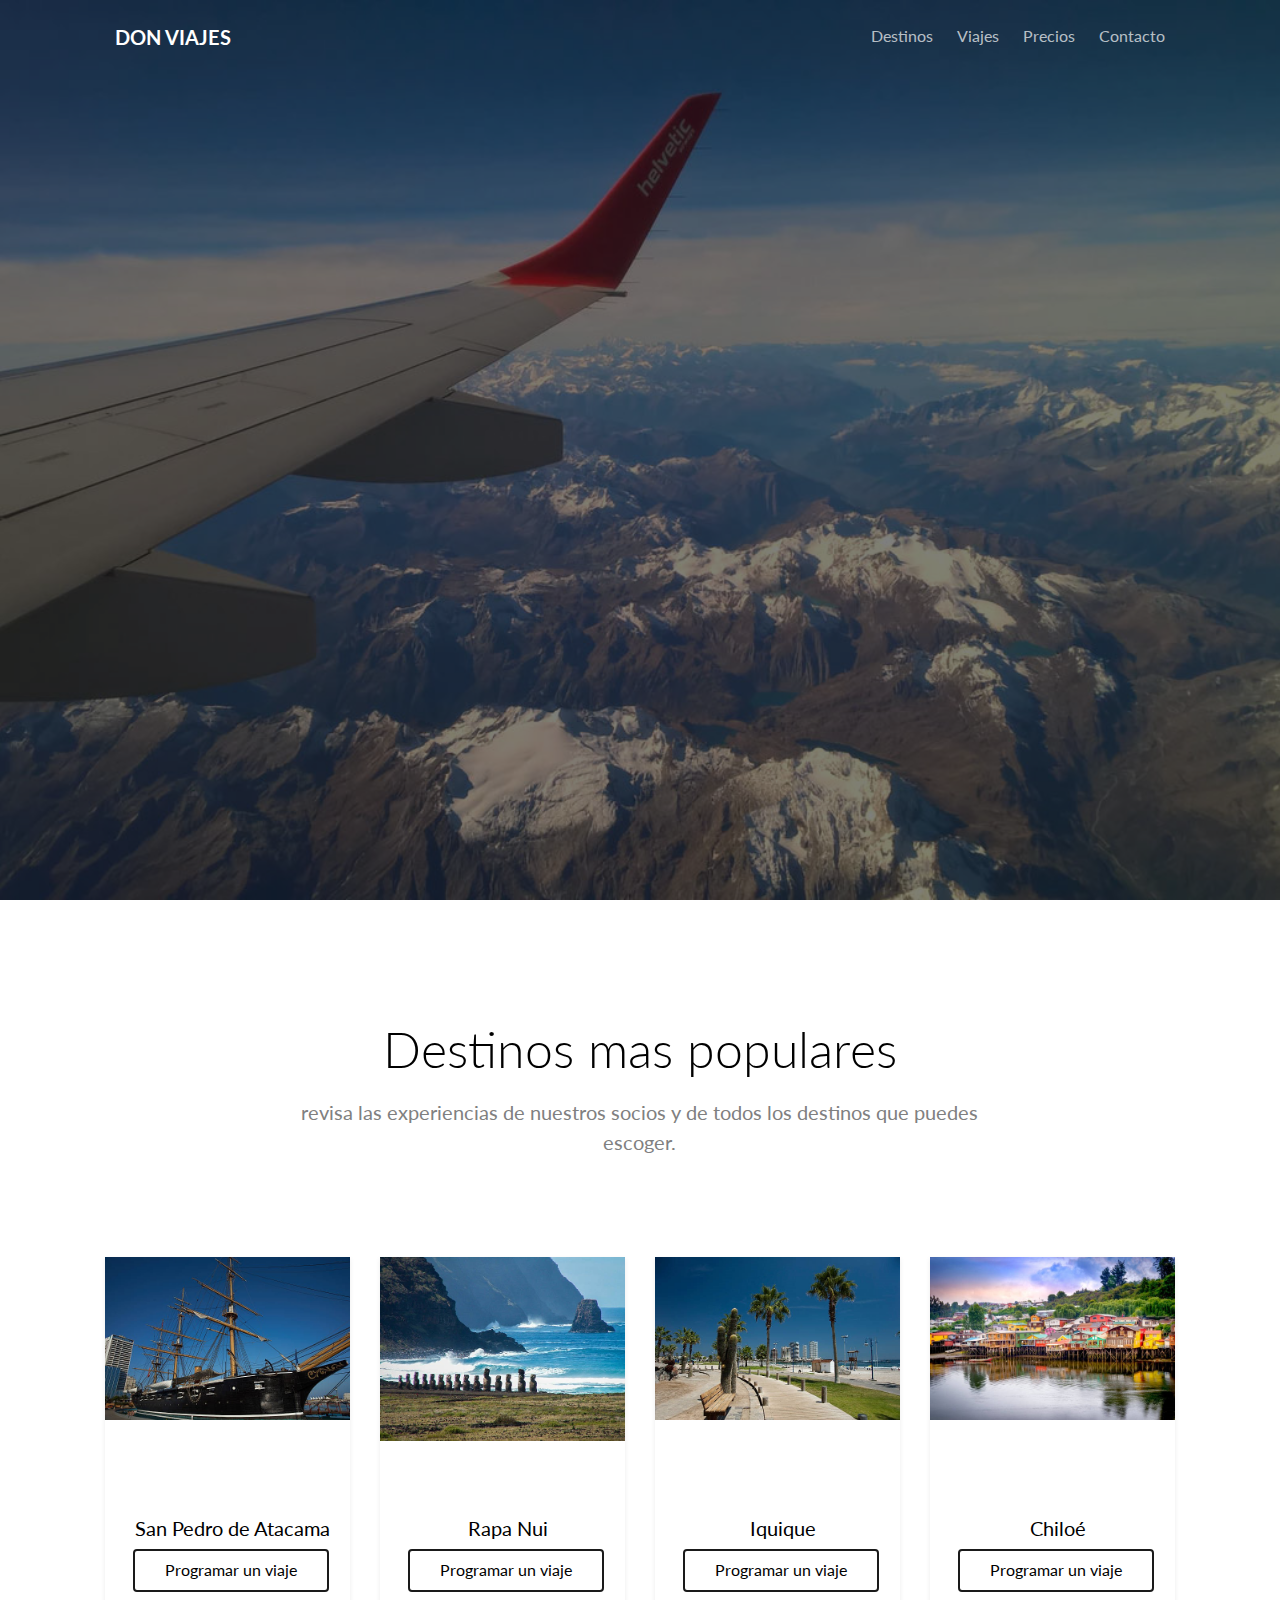
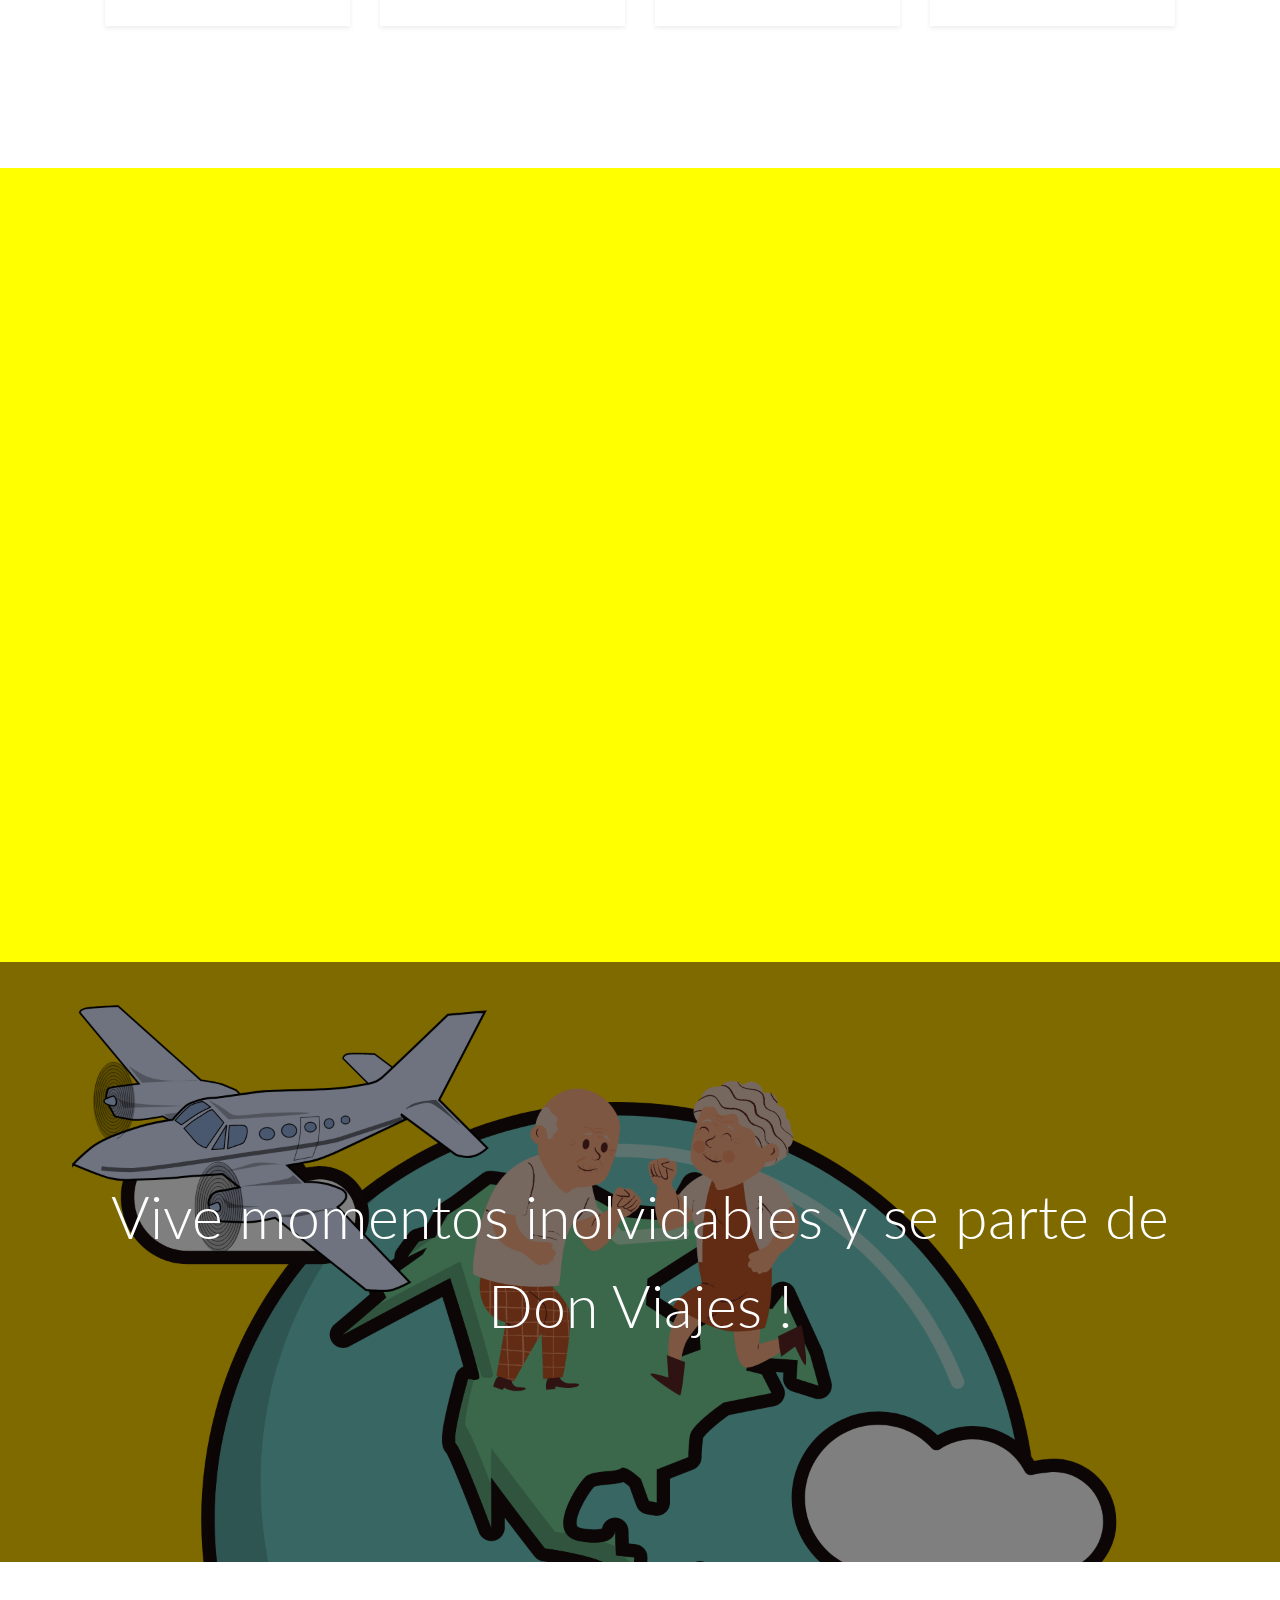
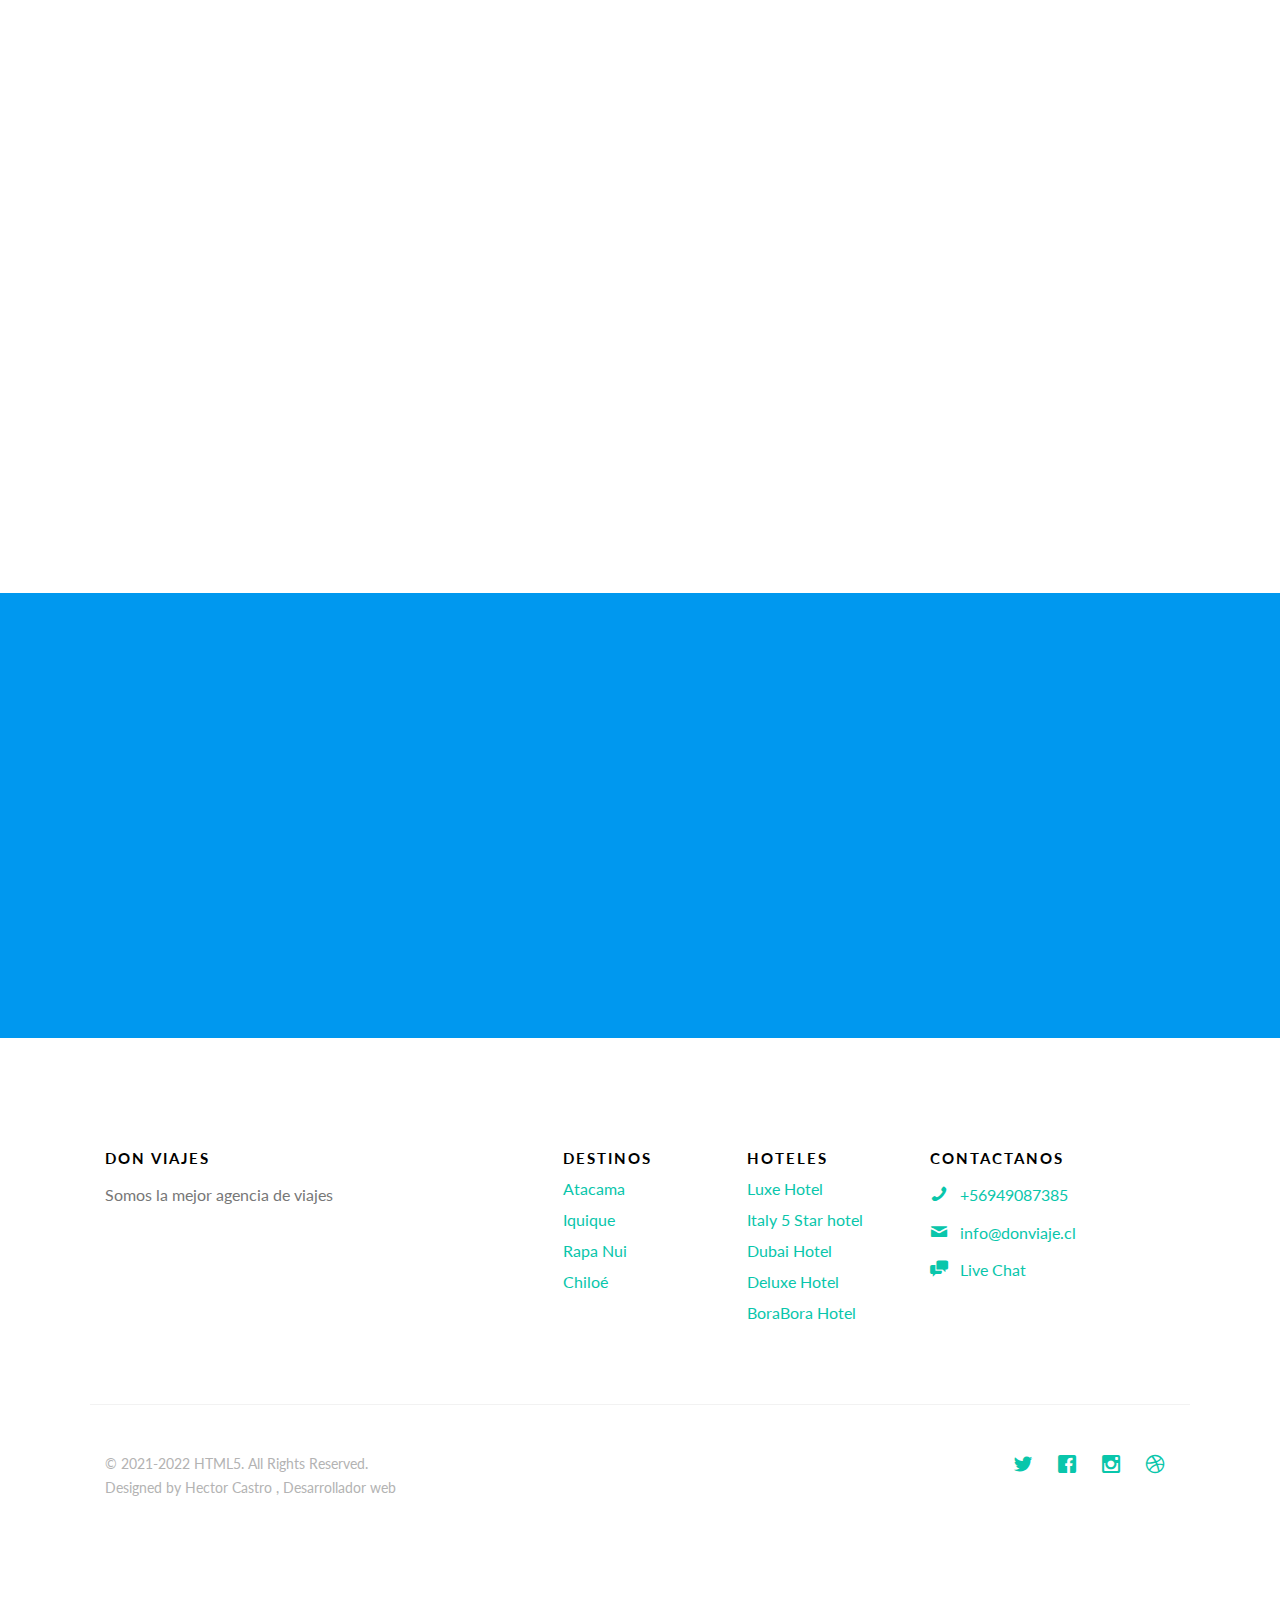
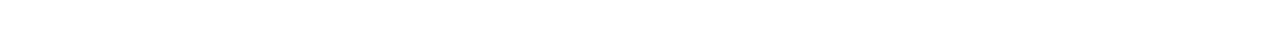
==== commit dce0d9bd: "Add files via upload" ====
--- a/index.html
+++ b/index.html
@@ -3,7 +3,7 @@
 	<head>
 	<meta charset="utf-8">
 	<meta http-equiv="X-UA-Compatible" content="IE=edge">
-	<title>Don Viaje</title>
+	<title>Don Viajes</title>
 	<meta name="viewport" content="width=device-width, initial-scale=1">
 
 	<meta name="keywords" content="agencia de viajes" />
@@ -30,7 +30,7 @@
 	<link rel="stylesheet" href="css/themify-icons.css">
 	<!-- Bootstrap  -->
 	<link rel="stylesheet" href="css/bootstrap.css">
-
+	<link rel="stylesheet" href="css/flexslider.css">
 	<!-- Magnific Popup -->
 	<link rel="stylesheet" href="css/magnific-popup.css">
 
@@ -65,7 +65,7 @@
 			
 			<div class="row">
 				<div class="col-sm-4 col-xs-12">
-					<div id="gtco-logo"><a href="index.html">Don Viaje <em></em></a></div>
+					<div id="gtco-logo"><a href="index.html">Don Viajes <em></em></a></div>
 				</div>
 				<div class="col-xs-8 text-right menu-1">
 					<ul>
@@ -74,15 +74,9 @@
 							<a href="#">Viajes</a>
 							<ul class="dropdown">
 								<li><a href="#">Atacama</a></li>
-							<li><a href="#">Iquique</a></li>
-							<li><a href="#">Viña del Mar</a></li>
-							<li><a href="#">Rapa Nui</a></li>
-							<li><a href="#">Valparaiso</a></li>
-							<li><a href="#">Santiago</a></li>
-							<li><a href="#">Pucón</a></li>
-							<li><a href="#">Villarica</a></li>
-							<li><a href="#">Chiloé</a></li>
-							<li><a href="#">Magallanes</a></li>
+								<li><a href="#">Iquique</a></li>	
+								<li><a href="#">Rapa Nui</a></li>
+								<li><a href="#">Chiloé</a></li>
 							
 							</ul>
 						</li>
@@ -137,13 +131,12 @@
 														<select name="#" id="destination" class="form-control">
 															<option value="">Atacama</option>
 															<option value="">Iquique</option>
-															<option value="">Viña Del Mar</option>
-															<option value="">Valparaiso</option>
-															<option value="">Santiago</option>
-															<option value="">Pucón</option>
-															<option value="">Villarica</option>
+														
+															
+															<option value="">Rapa Nui</option>
+															
 															<option value="">Chiloé</option>
-															<option value="">Magallanes</option>
+													
 												
 														</select>
 													</div>
@@ -176,7 +169,7 @@
 			</div>
 		</div>
 	</header>
-	
+
 	<div class="gtco-section">
 		<div class="gtco-container">
 			<div class="row">
@@ -187,31 +180,31 @@
 			</div>
 			<div class="row">
 
-				<div class="col-lg-4 col-md-4 col-sm-6">
+				<div class="col-lg-3 col-md-3 col-sm-6">
 					<a href="images/img_1.jpg" class="fh5co-card-item image-popup">
 						<figure>
 							<div class="overlay"><i class="ti-plus"></i></div>
-							<img src="images/img_1.jpg" alt="Image" class="img-responsive">
+							<img src="images/img_6.jpg" alt="Image" class="img-responsive">
 						</figure>
 						<div class="fh5co-text">
-							<h2>New York, USA</h2>
+							<h2>San Pedro de Atacama</h2>
 							<p><span class="btn btn-primary" style="background-color: #ffff;">Programar un viaje</span></p>
 						</div>
 					</a>
 				</div>
-				<div class="col-lg-4 col-md-4 col-sm-6">
-					<a href="images/img_2.jpg" class="fh5co-card-item image-popup">
+				<div class="col-lg-3 col-md-4 col-sm-6">
+					<a href="images/img_5.jpg" class="fh5co-card-item image-popup">
 						<figure>
 							<div class="overlay"><i class="ti-plus"></i></div>
-							<img src="images/img_2.jpg" alt="Image" class="img-responsive">
+							<img src="images/img_5.jpg" alt="Image" class="img-responsive">
 						</figure>
 						<div class="fh5co-text">
-							<h2>Chiloé</h2>
+							<h2>Rapa Nui</h2>
 							<p><span class="btn btn-primary" style="background-color: #ffff" >Programar un viaje</span></p>
 						</div>
 					</a>
 				</div>
-				<div class="col-lg-4 col-md-4 col-sm-6">
+				<div class="col-lg-3 col-md-4 col-sm-6">
 					<a href="images/img_3.jpg" class="fh5co-card-item image-popup">
 						<figure>
 							<div class="overlay"><i class="ti-plus"></i></div>
@@ -223,46 +216,19 @@
 						</div>
 					</a>
 				</div>
-
-
-				<div class="col-lg-4 col-md-4 col-sm-6">
+				<div class="col-lg-3 col-md-4 col-sm-6">
 					<a href="images/img_4.jpg" class="fh5co-card-item image-popup">
 						<figure>
 							<div class="overlay"><i class="ti-plus"></i></div>
-							<img src="images/img_4.jpg" alt="Image" class="img-responsive">
+							<img src="images/img_2.jpg" alt="Image" class="img-responsive">
 						</figure>
 						<div class="fh5co-text">
-							<h2>San Pedro De Atacama</h2>
+							<h2>Chiloé</h2>
 							<p><span class="btn btn-primary" style="background-color: #ffff;">Programar un viaje</span></p>
 						</div>
 					</a>
 				</div>
 
-				<div class="col-lg-4 col-md-4 col-sm-6">
-					<a href="images/img_5.jpg" class="fh5co-card-item image-popup">
-						<figure>
-							<div class="overlay"><i class="ti-plus"></i></div>
-							<img src="images/img_5.jpg" alt="Image" class="img-responsive">
-						</figure>
-						<div class="fh5co-text">
-							<h2>Rapa Nui</h2>
-							<p><span class="btn btn-primary" style="background-color: #ffff;">Programar un viaje</span></p>
-						</div>
-					</a>
-				</div>
-
-				<div class="col-lg-4 col-md-4 col-sm-6">
-					<a href="images/img_6.jpg" class="fh5co-card-item image-popup">
-						<figure>
-							<div class="overlay"><i class="ti-plus"></i></div>
-							<img src="images/img_6.jpg" alt="Image" class="img-responsive">
-						</figure>
-						<div class="fh5co-text">
-							<h2>España, Europe</h2>
-							<p><span class="btn btn-primary" style="background-color: #ffff;">Programar un viaje</span></p>
-						</div>
-					</a>
-				</div>
 
 			</div>
 		</div>
@@ -316,7 +282,7 @@
 		<div class="gtco-container text-center">
 			<div class="display-t">
 				<div class="display-tc">
-					<h1>Vive momentos inolvidables y se parte de Don Viaje !</h1>
+					<h1>Vive momentos inolvidables y se parte de Don Viajes !</h1>
 				</div>	
 			</div>
 		</div>
@@ -399,7 +365,7 @@
 
 				<div class="col-md-4">
 					<div class="gtco-widget">
-						<h3>DON VIAJE</h3>
+						<h3>DON VIAJES</h3>
 						<p>Somos la mejor agencia de viajes</p>
 					</div>
 				</div>
@@ -410,14 +376,13 @@
 						<ul class="gtco-footer-links">
 							<li><a href="#">Atacama</a></li>
 							<li><a href="#">Iquique</a></li>
-							<li><a href="#">Viña del Mar</a></li>
+							
 							<li><a href="#">Rapa Nui</a></li>
-							<li><a href="#">Valparaiso</a></li>
-							<li><a href="#">Santiago</a></li>
-							<li><a href="#">Pucón</a></li>
-							<li><a href="#">Villarica</a></li>
+					
+					
+					
 							<li><a href="#">Chiloé</a></li>
-							<li><a href="#">Magallanes</a></li>
+						
 
 						</ul>
 					</div>
--- a/css/style.css
+++ b/css/style.css
@@ -605,7 +605,7 @@
   left: 0;
   top: .05em;
   font-family: 'icomoon';
-  speak: none;
+  speak-as: none;
   font-style: normal;
   font-weight: normal;
   font-variant: normal;
@@ -1725,10 +1725,10 @@
   font-size: 20px;
   font-weight: 400;
   margin: 0 0 10px 0;
-  color: #09C6AB;
+  color: black ;
 }
 .fh5co-card-item .fh5co-text span {
-  color: #b3b3b3;
+  color: #000;
   font-size: 16px;
   font-weight: 400;
 }
@@ -1739,7 +1739,7 @@
   transition: 0.5s;
 }
 .fh5co-card-item .fh5co-text span.btn {
-  color: #fff !important;
+  color: #000 !important;
   opacity: 1;
   visibility: visible;
   bottom: 0;
@@ -1770,8 +1770,8 @@
   opacity: 1;
   visibility: visible;
   bottom: 0px;
-  border: 2px solid #0adec0 !important;
-  background: #0adec0 !important;
+  border: 2px solid black !important;
+  background: yellow !important;
 }
 .fh5co-card-item:hover figure .overlay, .fh5co-card-item:focus figure .overlay {
   opacity: 1;
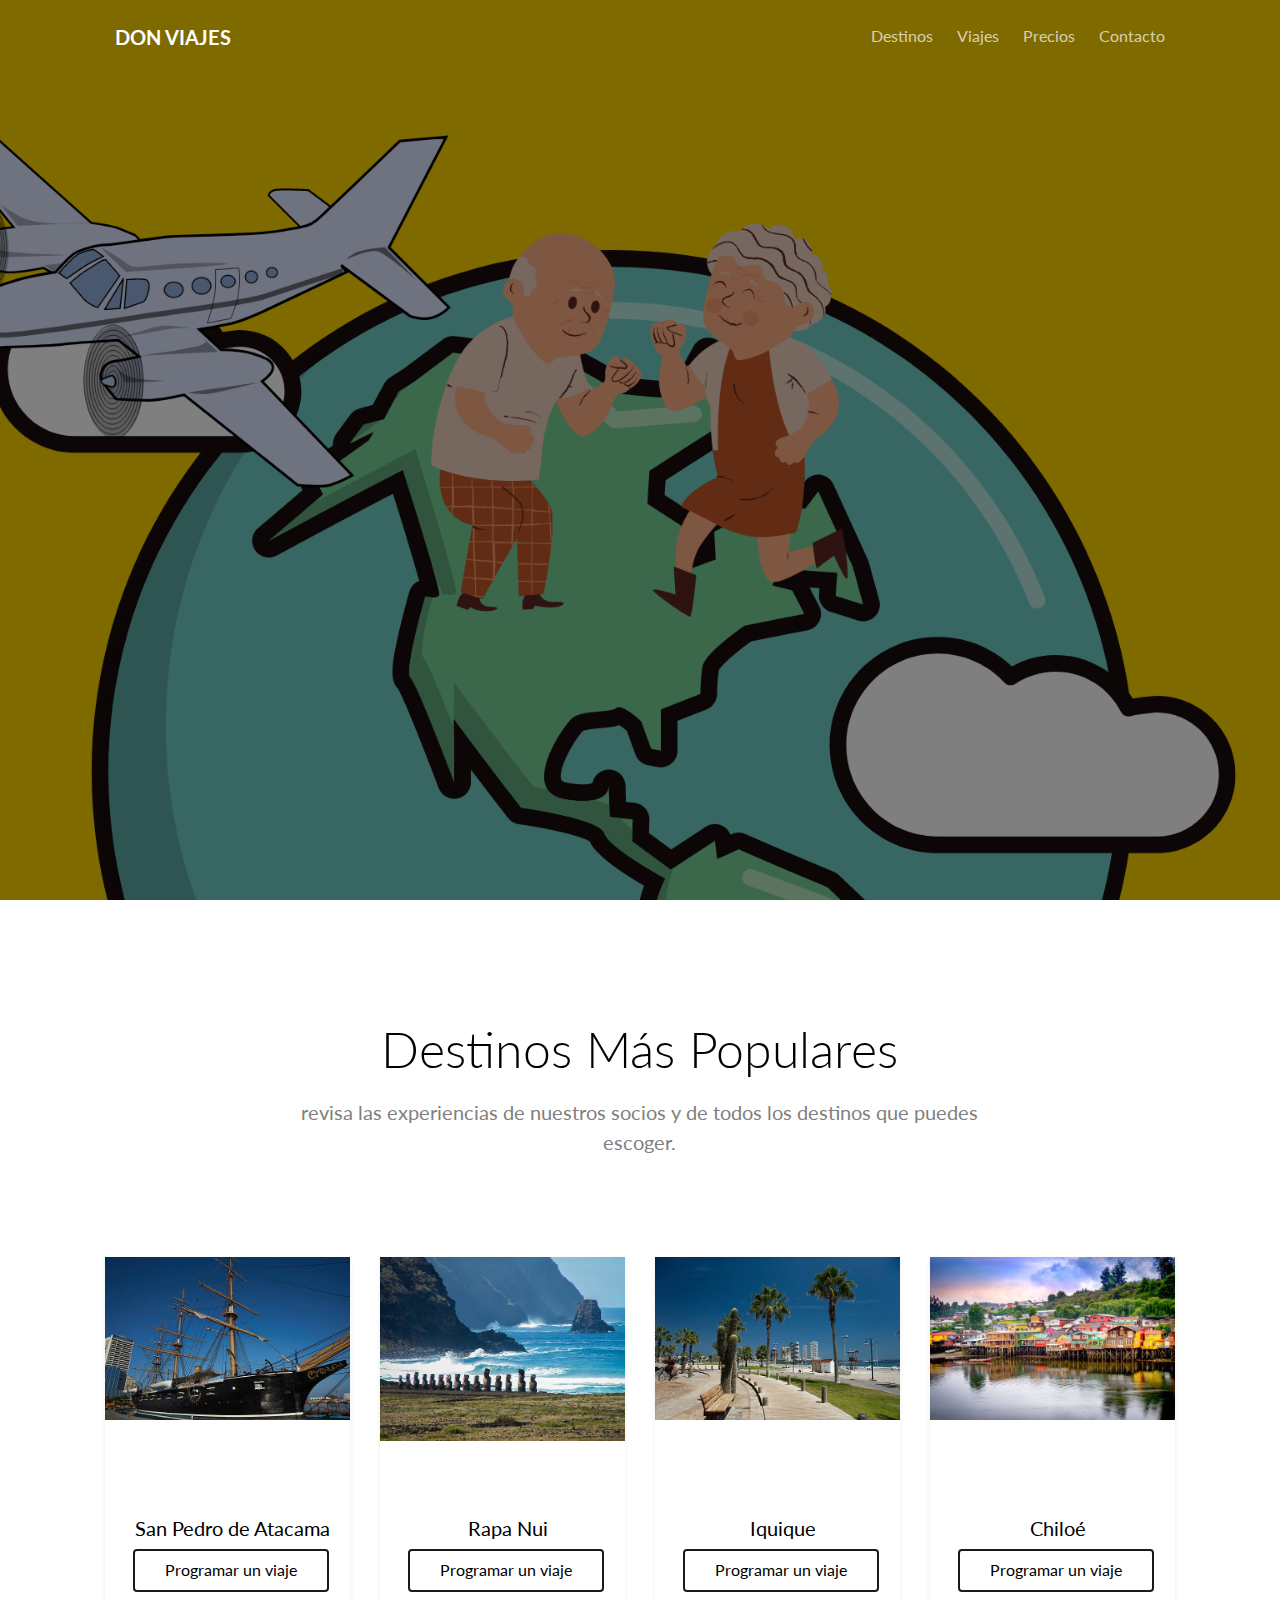
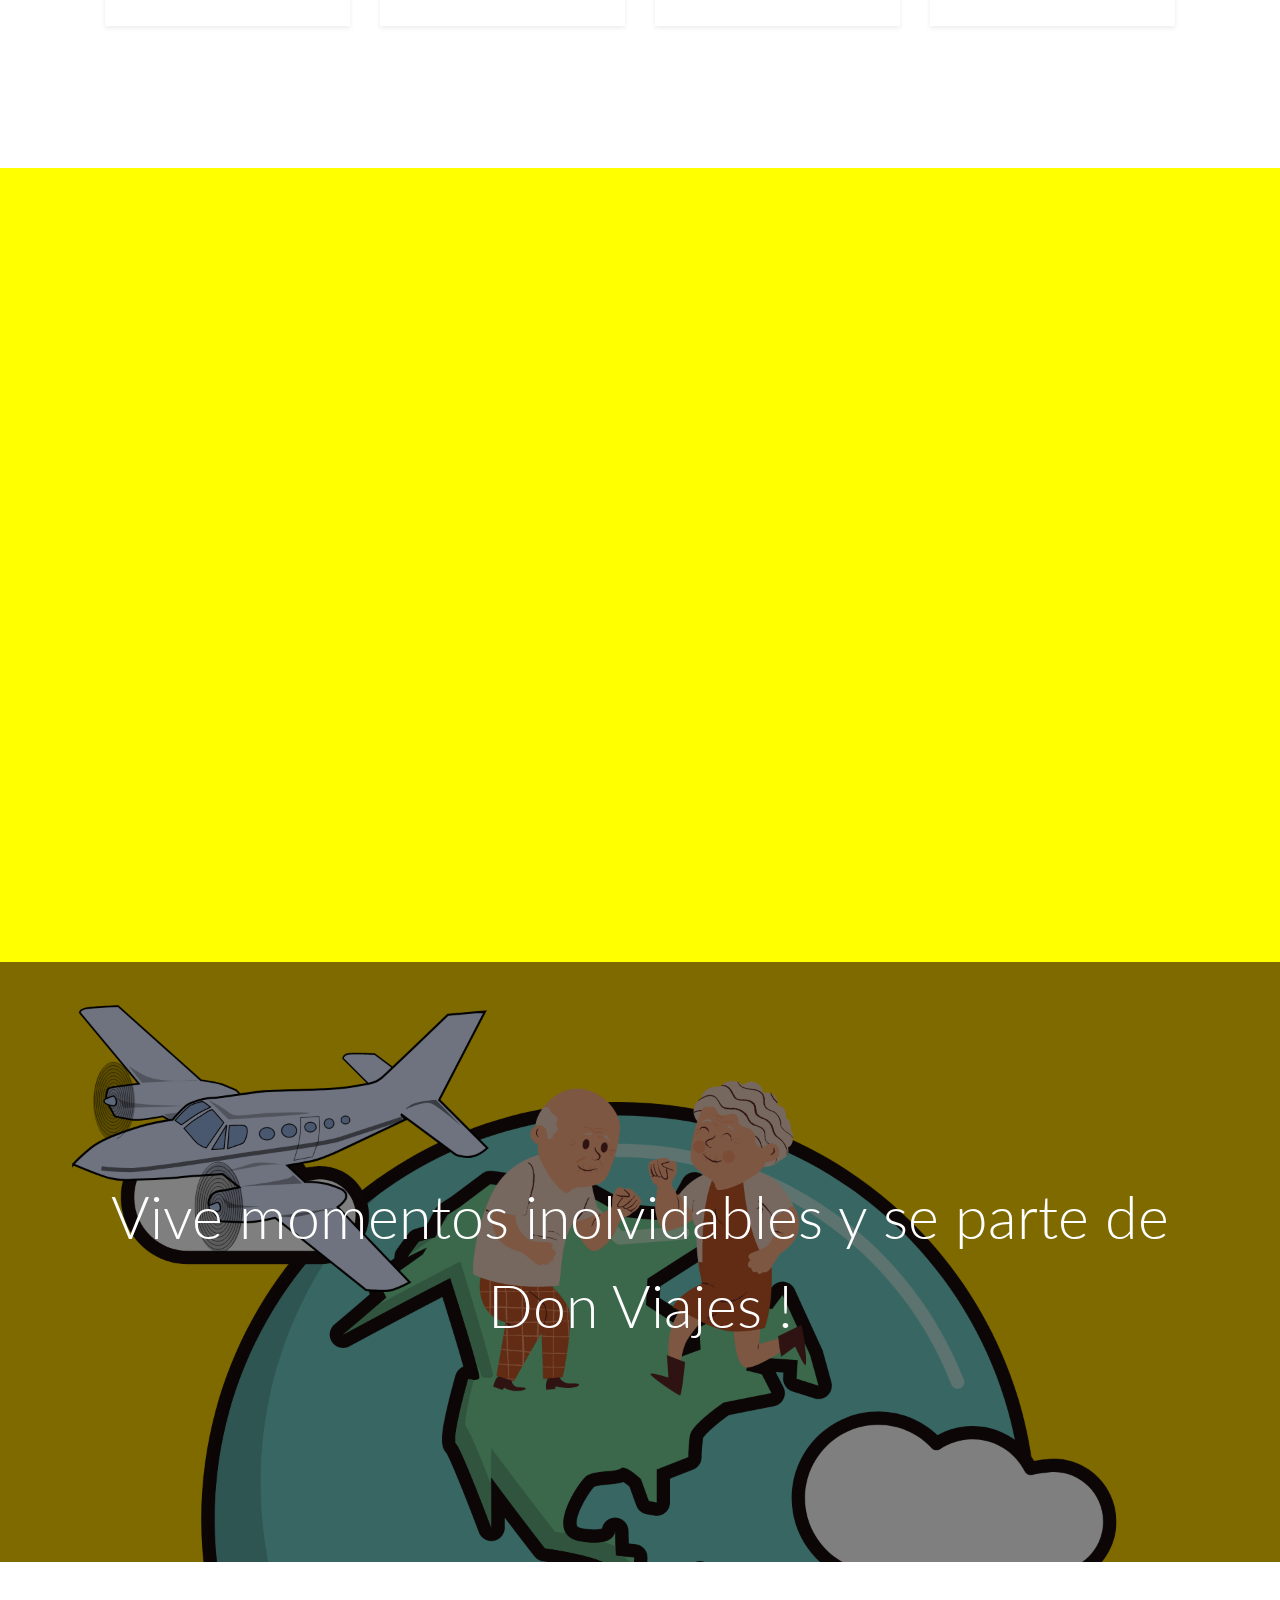
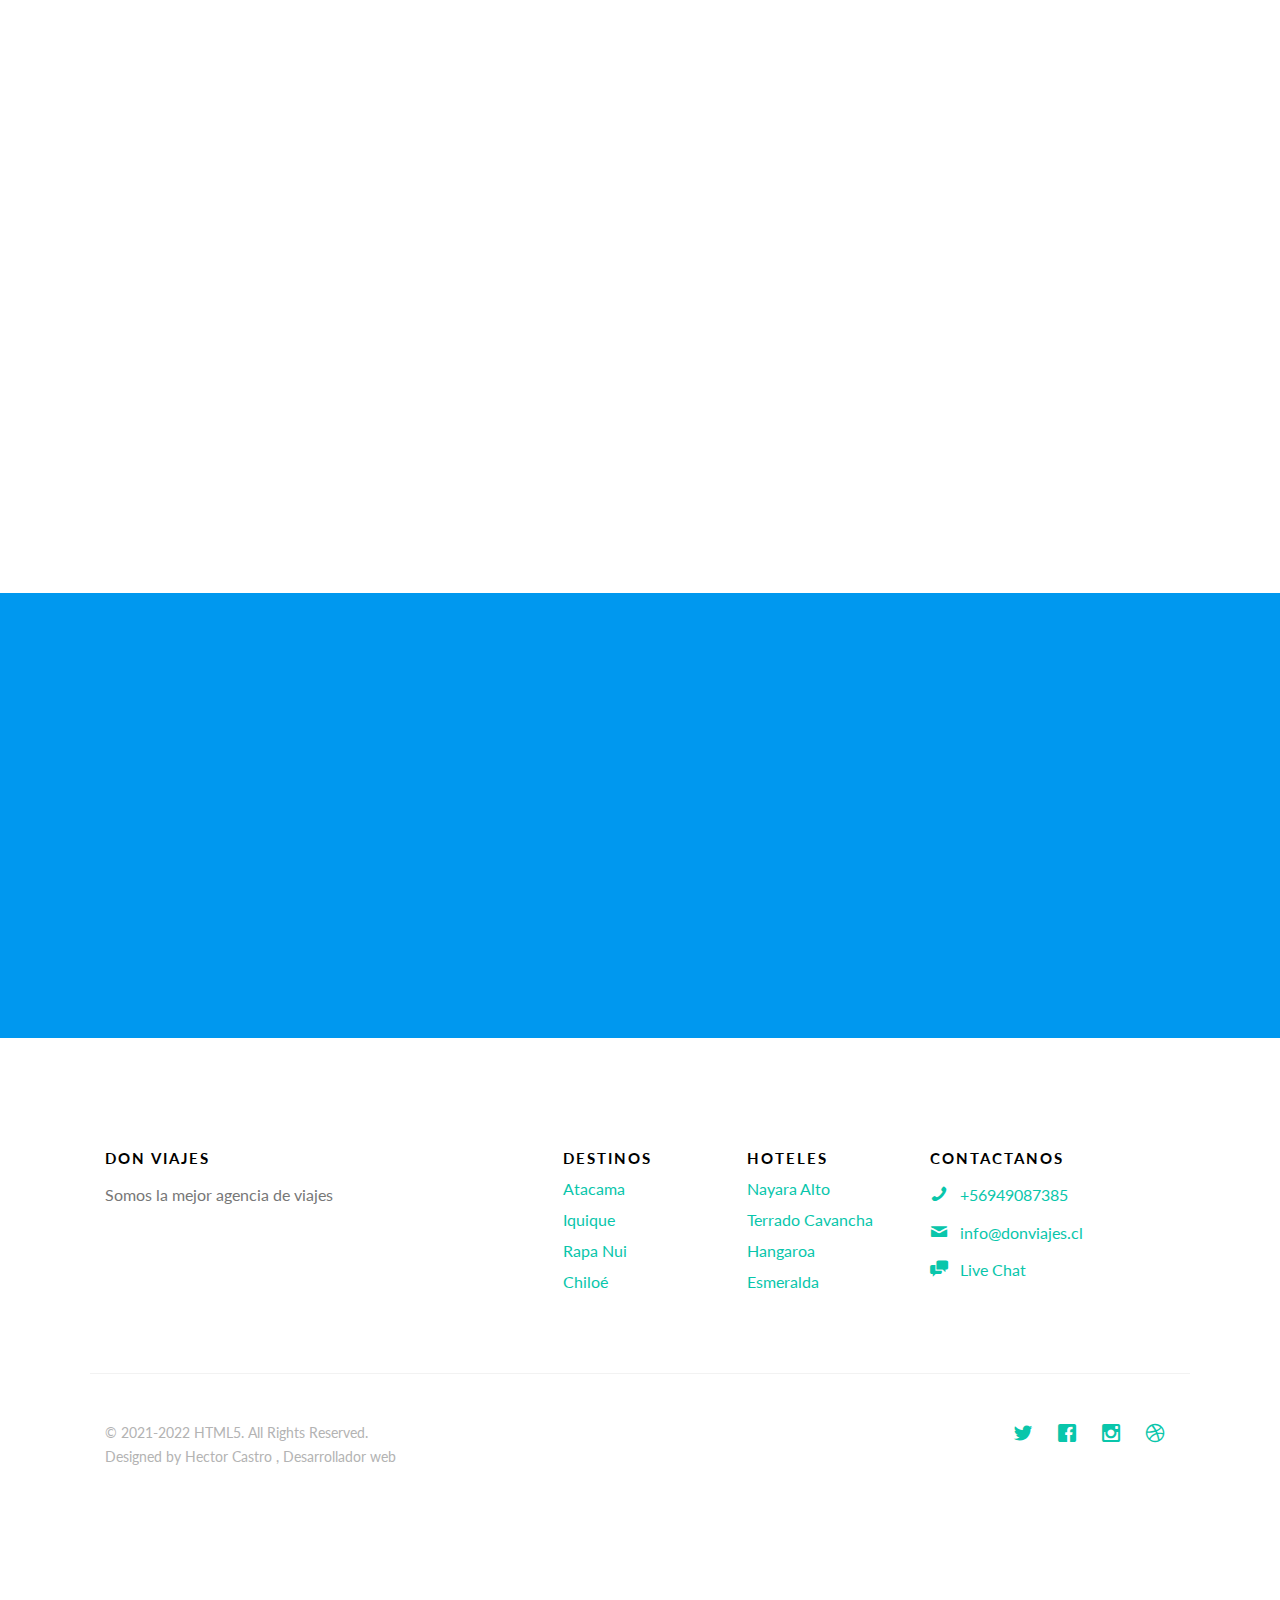
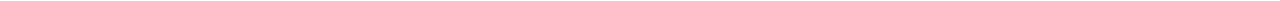
==== commit ac85aa2a: "Add files via upload" ====
--- a/index.html
+++ b/index.html
@@ -89,7 +89,7 @@
 		</div>
 	</nav>
 	
-	<header id="gtco-header" class="gtco-cover gtco-cover-md" role="banner" style="background-image: url(images/img_bg_2.jpg)">
+	<header id="gtco-header" class="gtco-cover gtco-cover-md" role="banner" style="background-image: url(images/bg-02.png )">
 		<div class="overlay"></div>
 		<div class="gtco-container">
 			<div class="row">
@@ -106,7 +106,7 @@
 									
 									<div class="tab-content">
 										<div class="tab-content-inner active" data-content="signup">
-											<h3>Encuentra tu viaje</h3>
+											<h3>Busca tu momento inolvidable</h3>
 											<form action="#">
 												<div class="row form-group">
 													<div class="col-md-12">
@@ -119,9 +119,10 @@
 														<label for="activities">Actividades</label>
 														<select name="#" id="activities" class="form-control">
 															<option value="">Turista</option>
-															<option value="">Escalar</option>
-															<option value="">Acampar</option>
-															<option value="">Nadar</option>
+															<option value="">Hotel</option>
+															<option value="">Tour Gastronomico</option>
+															<option value="">Tour Museo/Cultural</option>
+														
 														</select>
 													</div>
 												</div>
@@ -130,14 +131,9 @@
 														<label for="destination">Destinos</label>
 														<select name="#" id="destination" class="form-control">
 															<option value="">Atacama</option>
-															<option value="">Iquique</option>
-														
-															
-															<option value="">Rapa Nui</option>
-															
-															<option value="">Chiloé</option>
-													
-												
+															<option value="">Iquique</option>																												
+															<option value="">Rapa Nui</option>															
+															<option value="">Chiloé</option>																								
 														</select>
 													</div>
 												</div>
@@ -174,7 +170,7 @@
 		<div class="gtco-container">
 			<div class="row">
 				<div class="col-md-8 col-md-offset-2 text-center gtco-heading">
-					<h2>Destinos mas populares</h2>
+					<h2>Destinos Más Populares</h2>
 					<p>revisa las experiencias de nuestros socios y de todos los destinos que puedes escoger.</p>
 				</div>
 			</div>
@@ -392,11 +388,11 @@
 					<div class="gtco-widget">
 						<h3>Hoteles</h3>
 						<ul class="gtco-footer-links">
-							<li><a href="#">Luxe Hotel</a></li>
-							<li><a href="#">Italy 5 Star hotel</a></li>
-							<li><a href="#">Dubai Hotel</a></li>
-							<li><a href="#">Deluxe Hotel</a></li>
-							<li><a href="#">BoraBora Hotel</a></li>
+							<li><a href="#">Nayara Alto</a></li>
+							<li><a href="#">Terrado Cavancha </a></li>
+							<li><a href="#">Hangaroa</a></li>
+							<li><a href="#">Esmeralda</a></li>
+							
 						</ul>
 					</div>
 				</div>
@@ -406,7 +402,7 @@
 						<h3>contactanos</h3>
 						<ul class="gtco-quick-contact">
 							<li><a href="#"><i class="icon-phone"></i> +56949087385</a></li>
-							<li><a href="#"><i class="icon-mail2"></i> info@donviaje.cl</a></li>
+							<li><a href="#"><i class="icon-mail2"></i> info@donviajes.cl</a></li>
 							<li><a href="#"><i class="icon-chat"></i> Live Chat</a></li>
 						</ul>
 					</div>
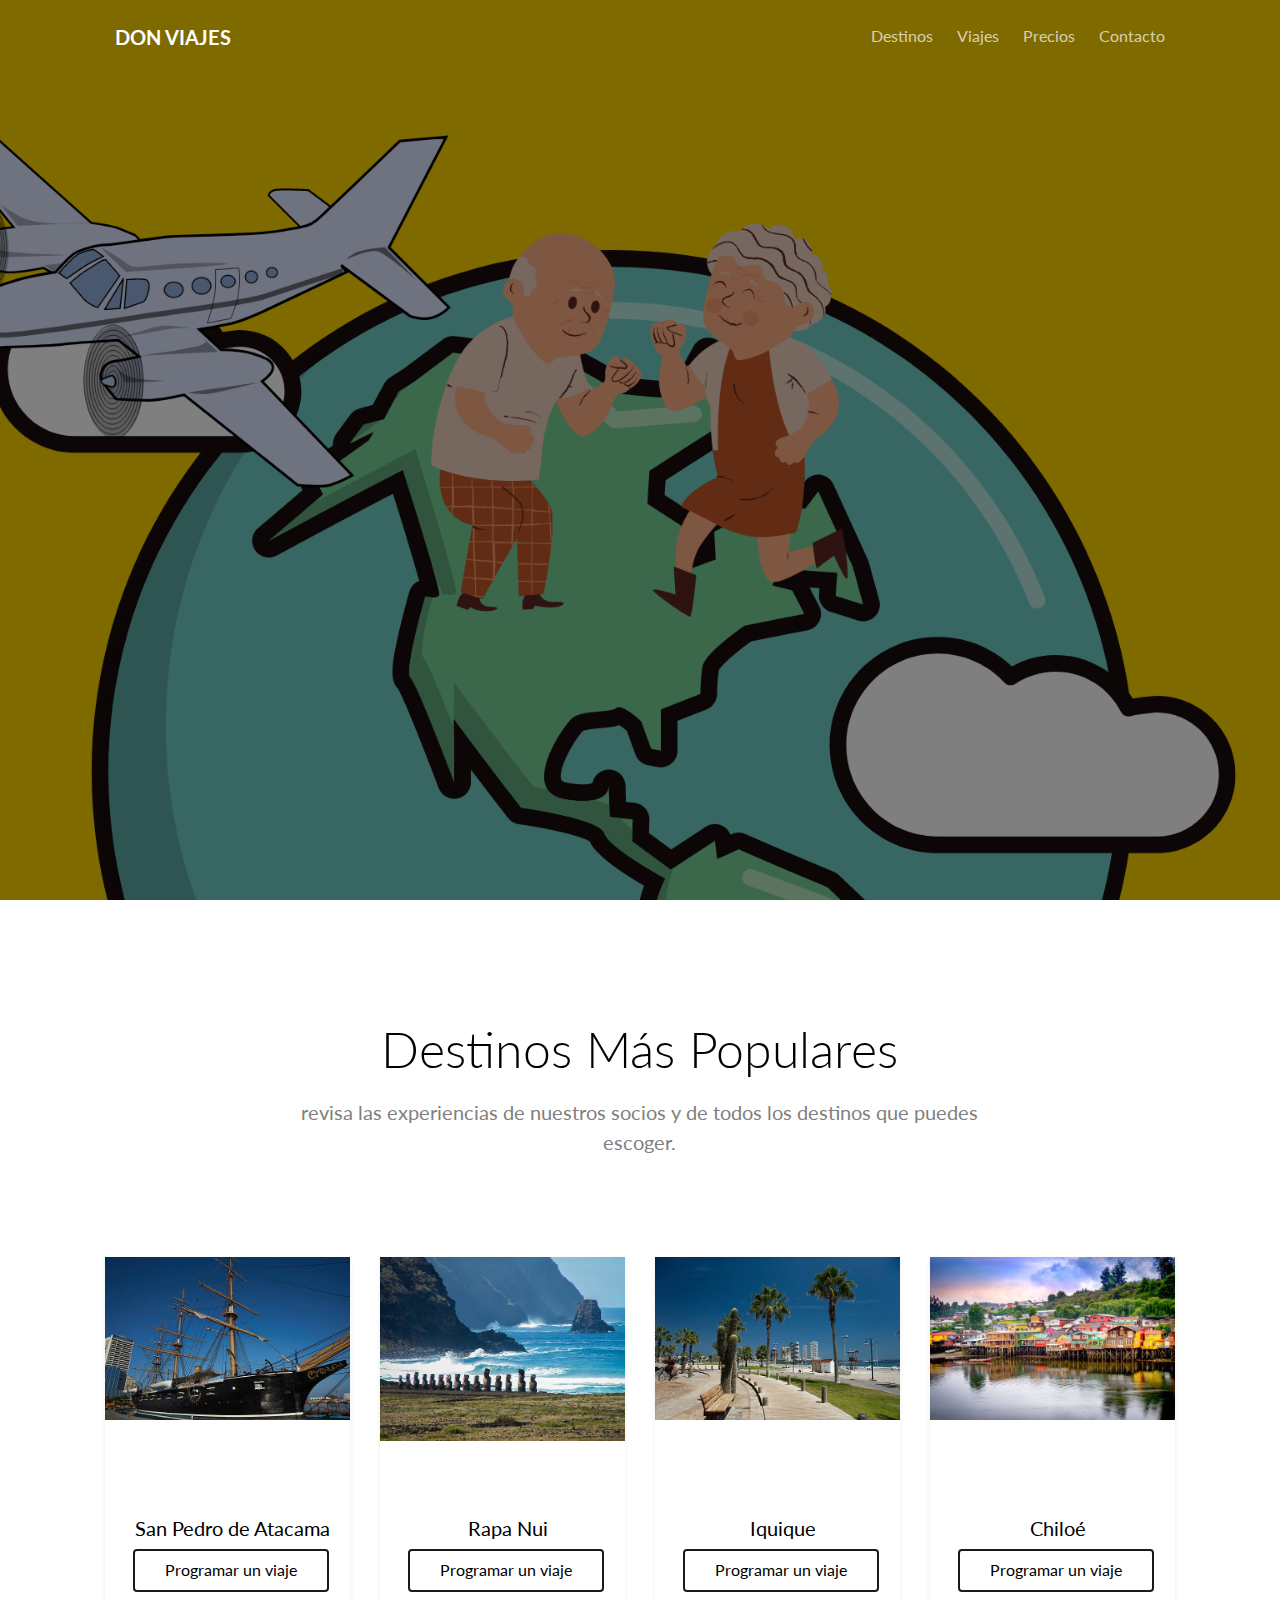
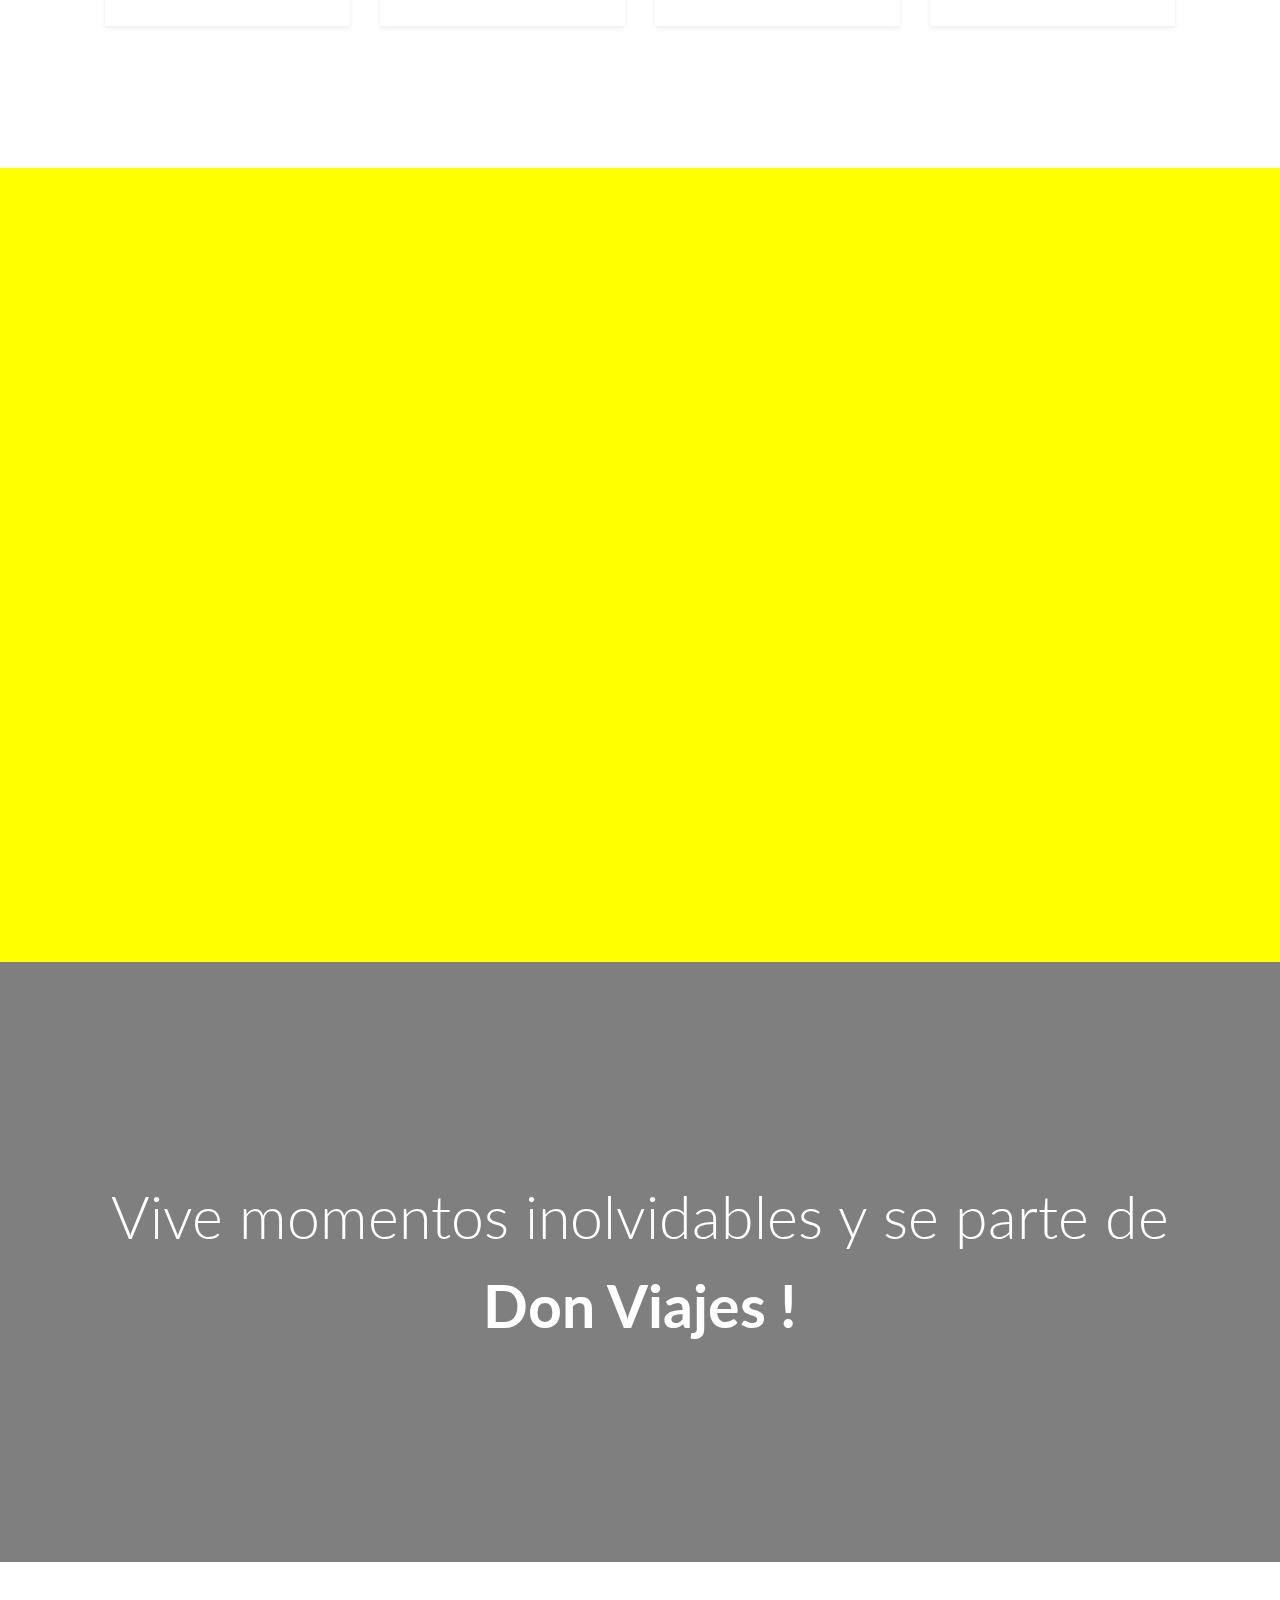
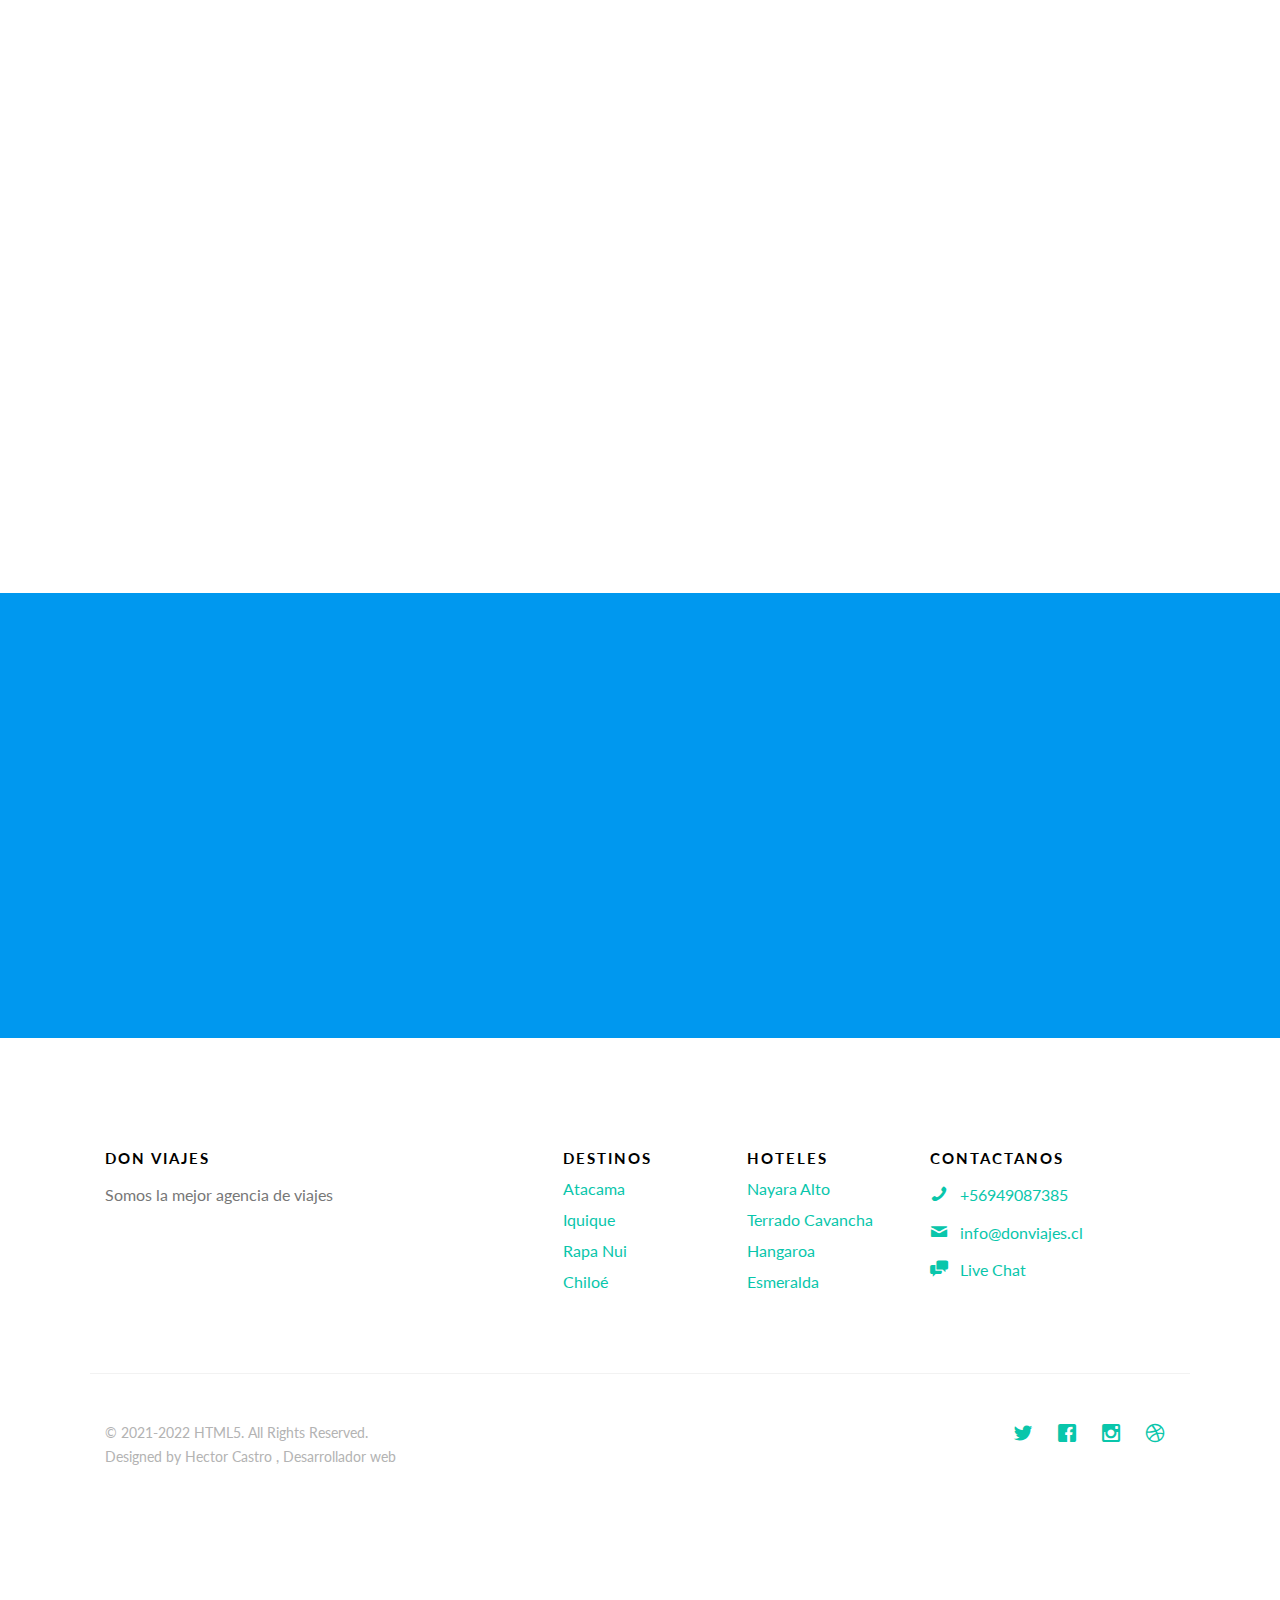
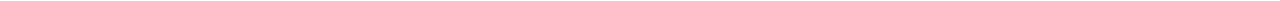
==== commit 5ae381d0: "Add files via upload" ====
--- a/index.html
+++ b/index.html
@@ -273,12 +273,12 @@
 	</div>
 
 
-	<div class="gtco-cover gtco-cover-sm" style="background-image: url(images/bg-02.png)"  data-stellar-background-ratio="0.5">
+	<div class="gtco-cover gtco-cover-sm" style="background-image: url(images/bg-3.png)"  data-stellar-background-ratio="0.5">
 		<div class="overlay"></div>
 		<div class="gtco-container text-center">
 			<div class="display-t">
 				<div class="display-tc">
-					<h1>Vive momentos inolvidables y se parte de Don Viajes !</h1>
+					<h1>Vive momentos inolvidables y se parte de <strong>Don Viajes !</strong></h1>
 				</div>	
 			</div>
 		</div>
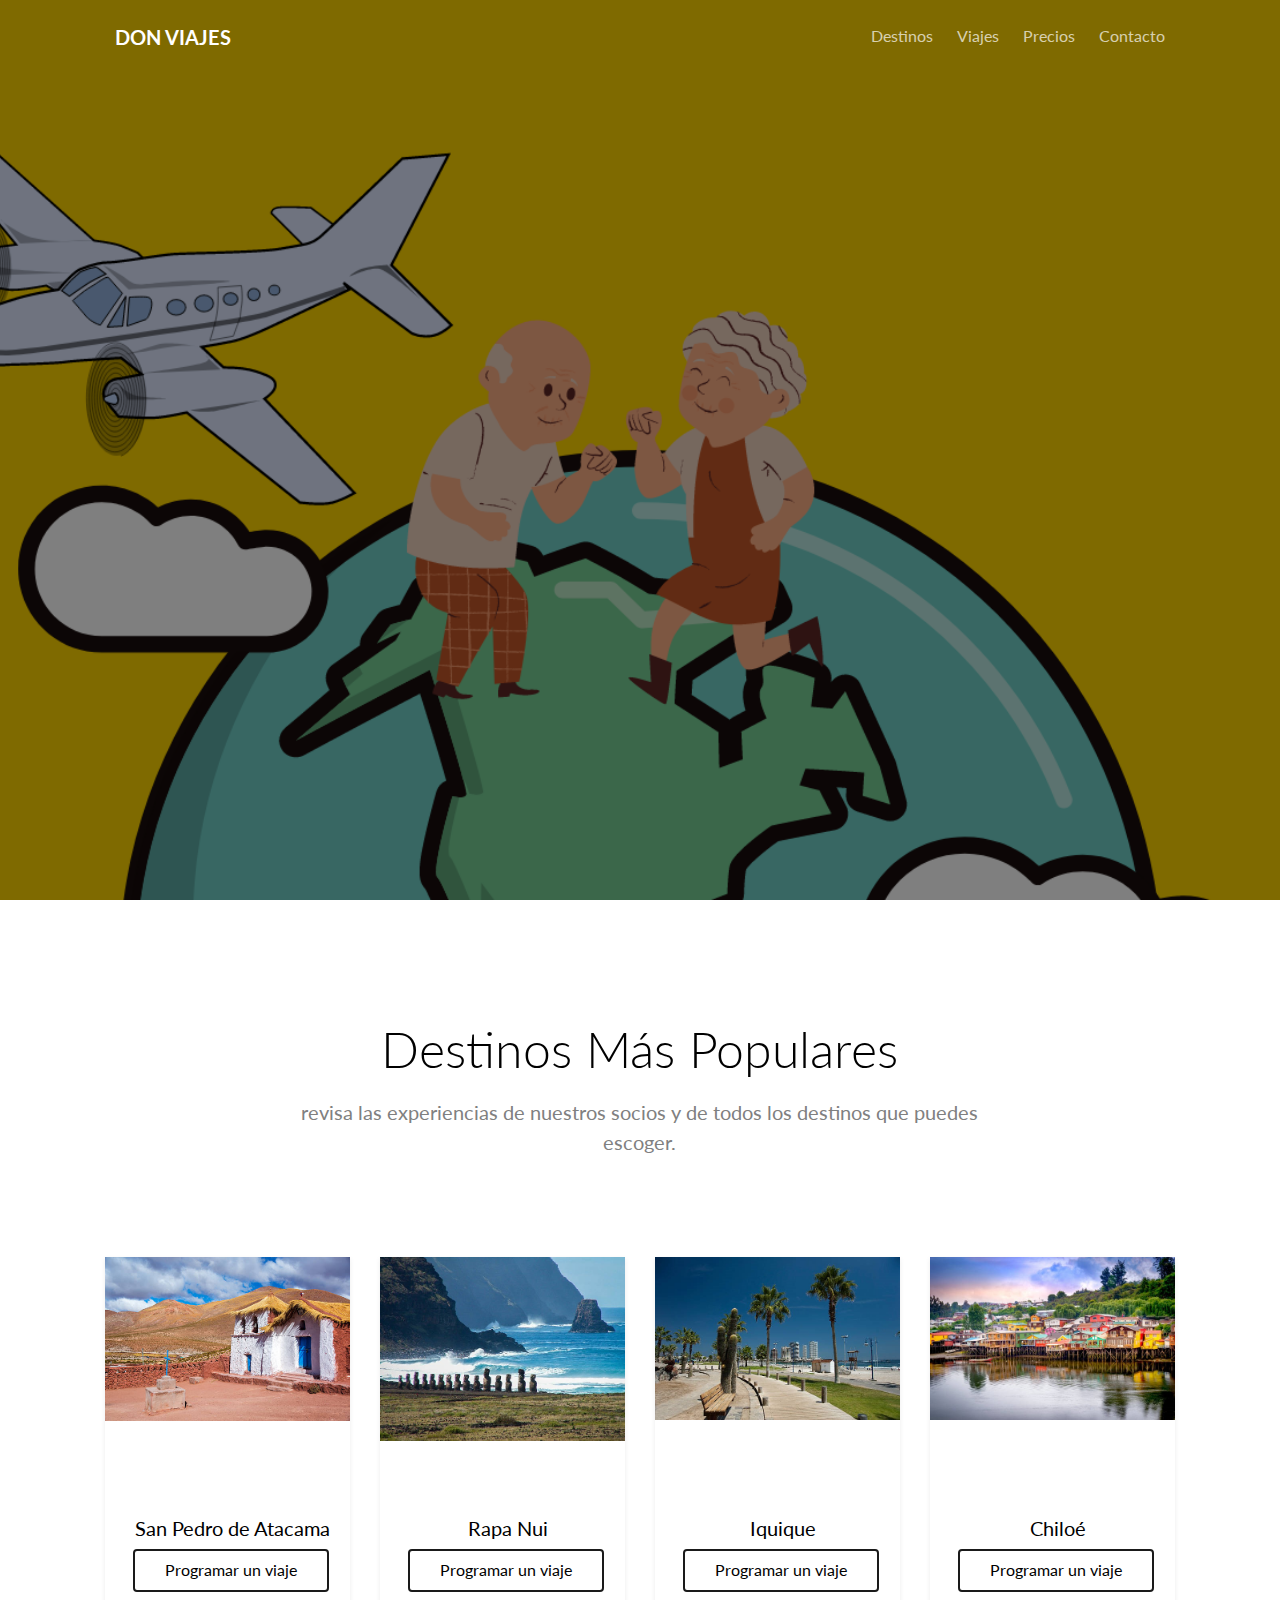
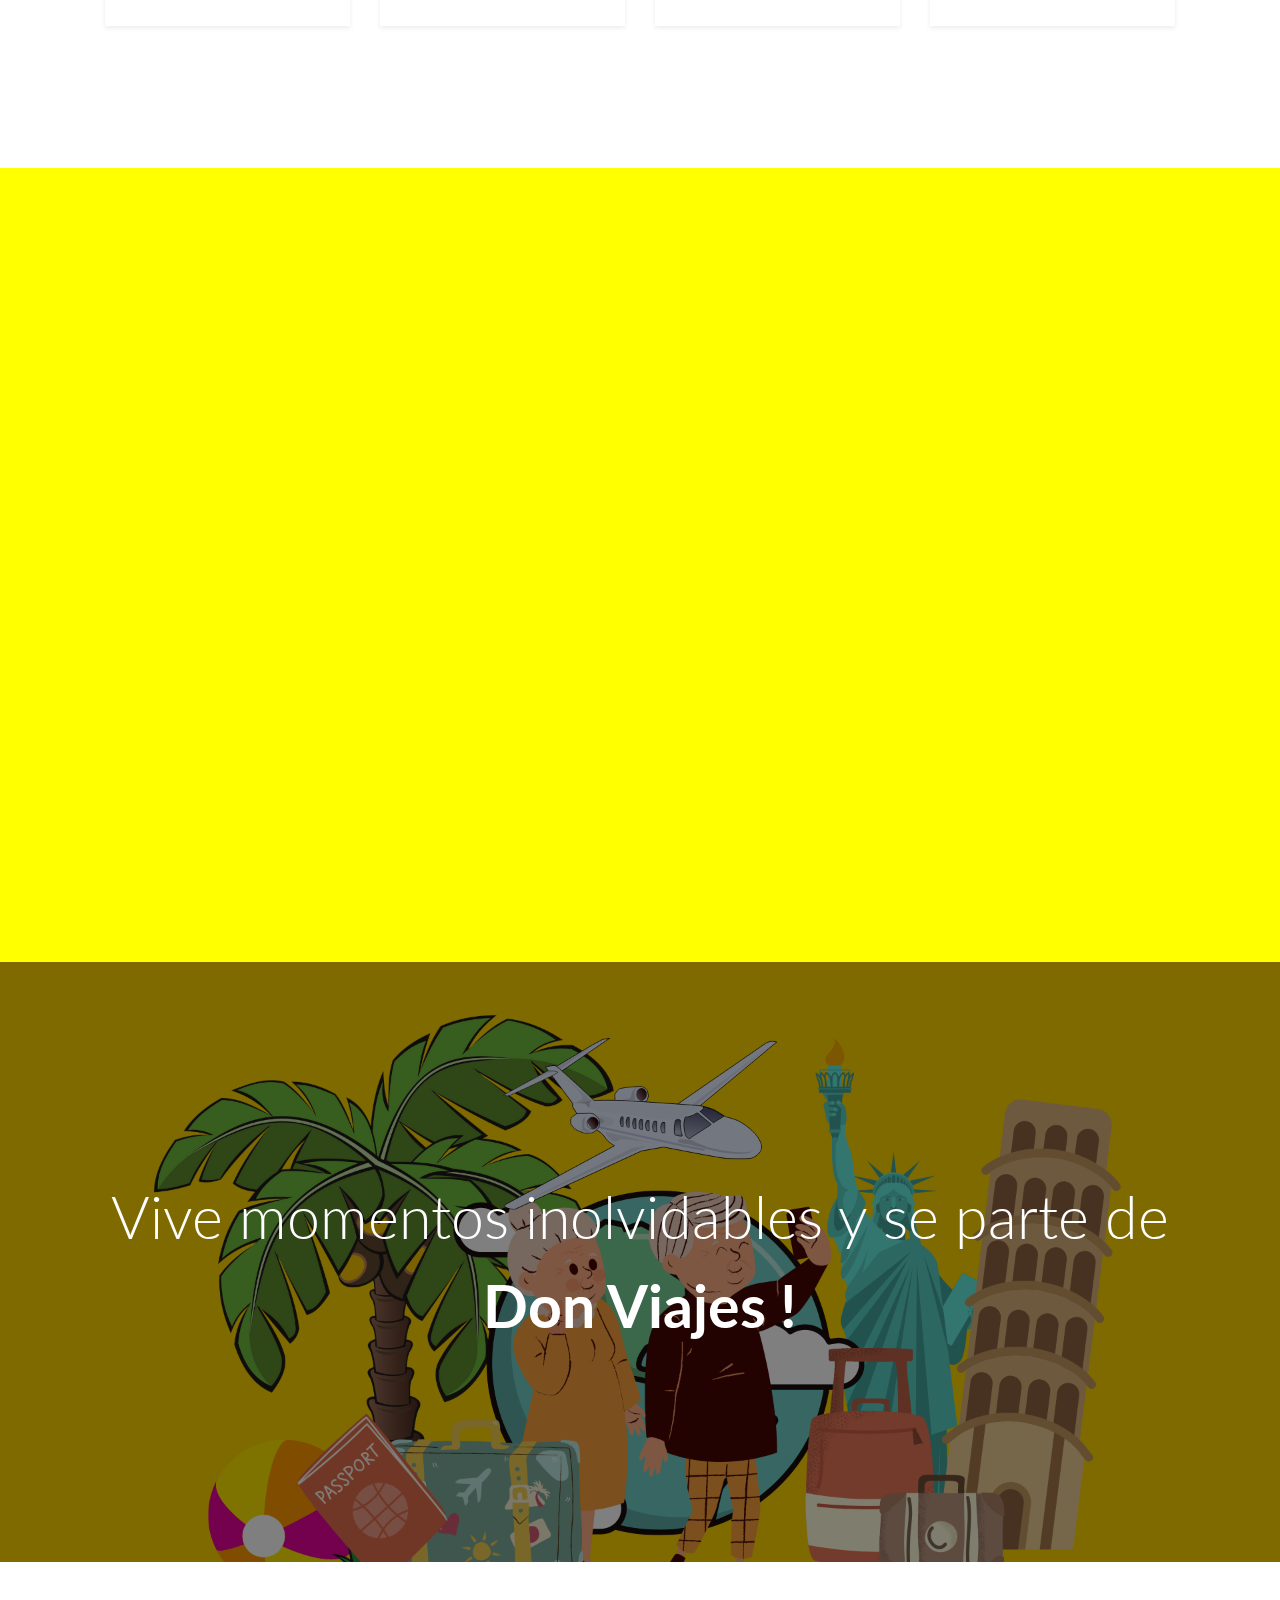
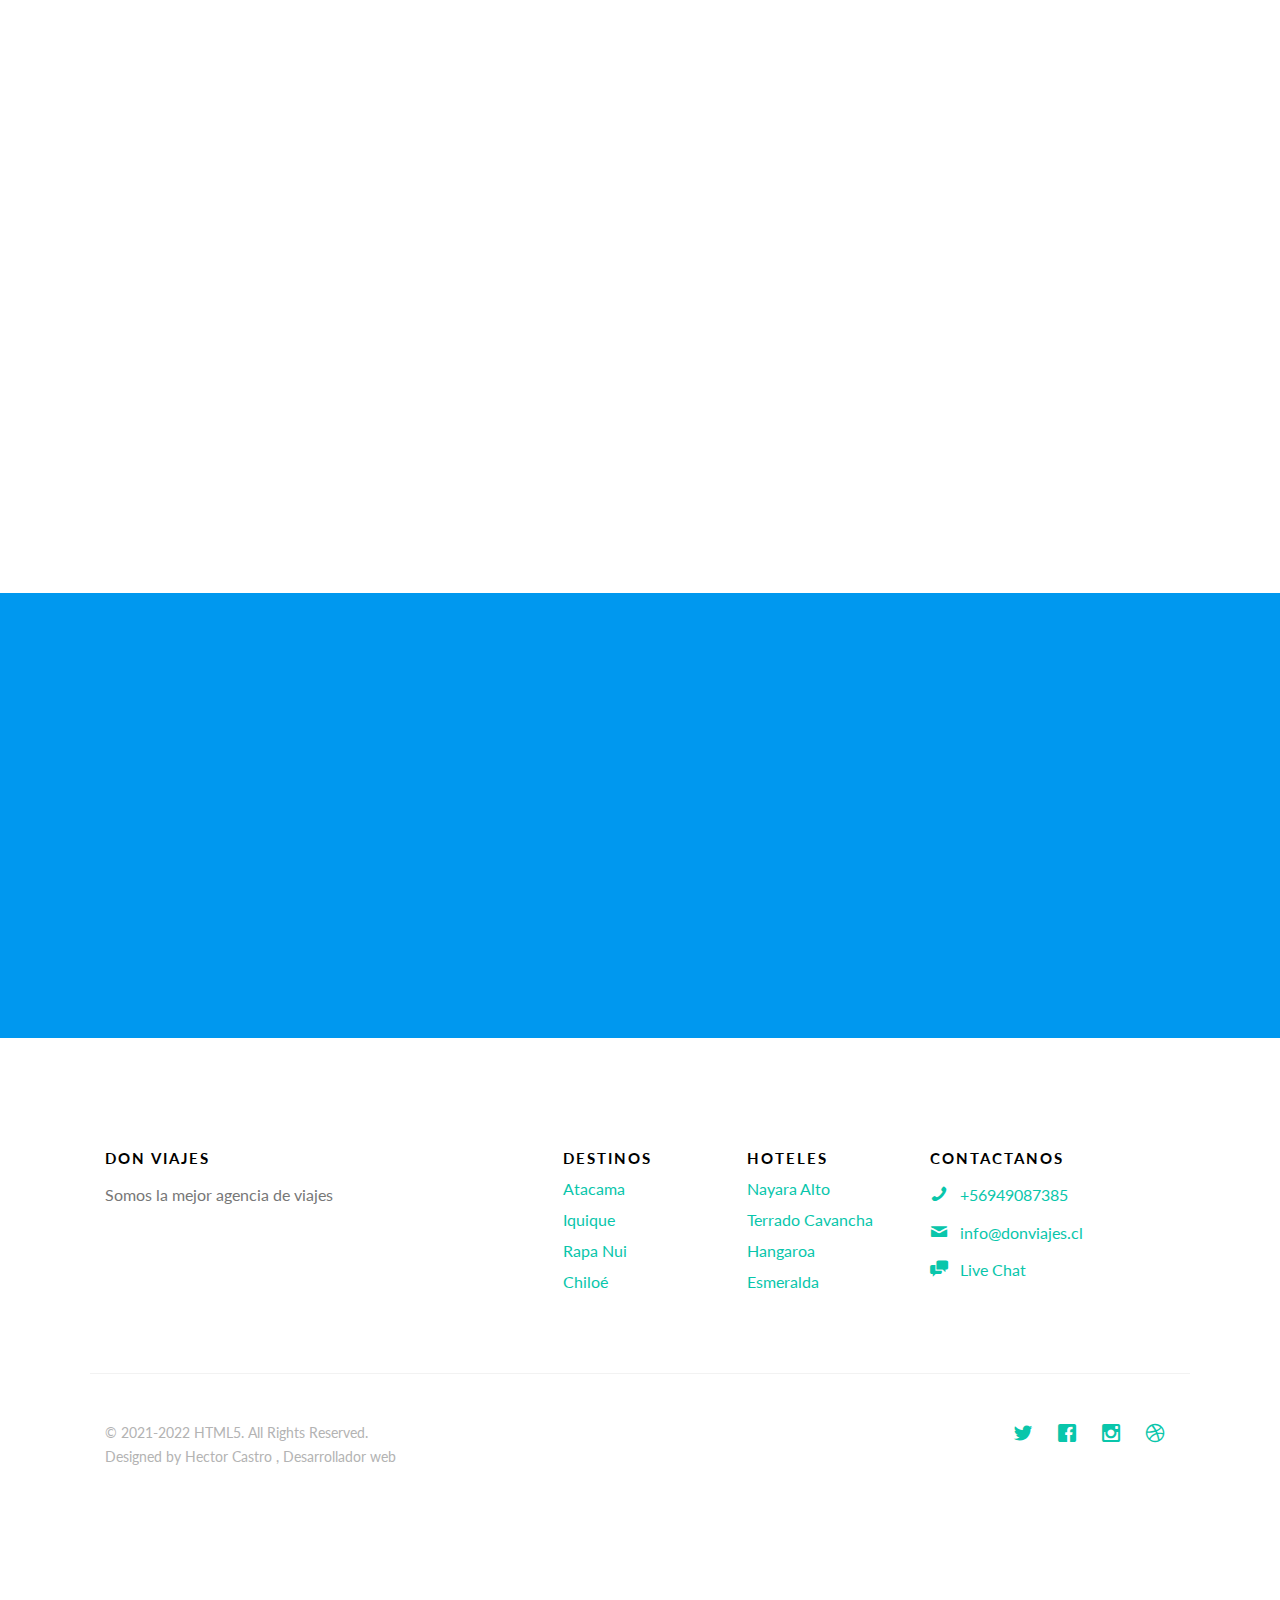
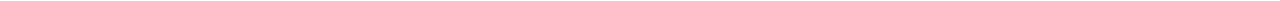
==== commit 721fd358: "Add files via upload" ====
--- a/index.html
+++ b/index.html
@@ -65,7 +65,7 @@
 			
 			<div class="row">
 				<div class="col-sm-4 col-xs-12">
-					<div id="gtco-logo"><a href="index.html">Don Viajes <em></em></a></div>
+					<div id="gtco-logo"><a href="index.html"><strong>Don Viajes</strong><em></em></a></div>
 				</div>
 				<div class="col-xs-8 text-right menu-1">
 					<ul>
@@ -73,11 +73,15 @@
 						<li class="has-dropdown">
 							<a href="#">Viajes</a>
 							<ul class="dropdown">
+							
 								<li><a href="#">Atacama</a></li>
-								<li><a href="#">Iquique</a></li>	
+								<li><a href="#">Iquique</a></li>
+								
 								<li><a href="#">Rapa Nui</a></li>
+						
+						
+						
 								<li><a href="#">Chiloé</a></li>
-							
 							</ul>
 						</li>
 						<li><a href="pricing.html">Precios</a></li>
@@ -144,6 +148,13 @@
 														<input type="text" id="date-start" class="form-control">
 													</div>
 												</div>
+												
+												<div class="row form-group">
+													<div class="col-md-12">
+														<label for="date-start">Fin de viaje</label>
+														<input type="text" id="date-start" class="form-control">
+													</div>
+												</div>
 
 												<div class="row form-group">
 													<div class="col-md-12">
@@ -177,7 +188,7 @@
 			<div class="row">
 
 				<div class="col-lg-3 col-md-3 col-sm-6">
-					<a href="images/img_1.jpg" class="fh5co-card-item image-popup">
+					<a href="images/img_6.jpg" class="fh5co-card-item image-popup">
 						<figure>
 							<div class="overlay"><i class="ti-plus"></i></div>
 							<img src="images/img_6.jpg" alt="Image" class="img-responsive">
@@ -213,7 +224,7 @@
 					</a>
 				</div>
 				<div class="col-lg-3 col-md-4 col-sm-6">
-					<a href="images/img_4.jpg" class="fh5co-card-item image-popup">
+					<a href="images/img_2.jpg" class="fh5co-card-item image-popup">
 						<figure>
 							<div class="overlay"><i class="ti-plus"></i></div>
 							<img src="images/img_2.jpg" alt="Image" class="img-responsive">
@@ -254,7 +265,7 @@
 							<i>2</i>
 						</span>
 						<h3 style="color: black;">Seguridad</h3>
-						<p style="color: black;">el seguimiento de tu experiencia con nosotros es de principio a fin, siempre te sentiras seguro con un senior a tu lado</p>
+						<p style="color: black;">El seguimiento de tu experiencia con nosotros es de principio a fin, siempre te sentiras seguro con un senior a tu lado</p>
 					</div>
 				</div>
 				<div class="col-md-4 col-sm-6">
@@ -262,7 +273,7 @@
 						<span class="icon">
 							<i>3</i>
 						</span>
-						<h3 style="color: black;">Flexivilidad de servicio</h3>
+						<h3 style="color: black;">Flexibilidad de Servicio</h3>
 						<p style="color: black;">Contamos con una amplia cantidad de destinos y distintas actividades, lo que nos permite darte una oferta acotada a tus intereses .</p>
 					</div>
 				</div>
@@ -290,7 +301,7 @@
 			<div class="row">
 				<div class="col-md-8 col-md-offset-2 text-center gtco-heading animate-box">
 					<h2>Numeros Importantes</h2>
-					<p>Don viaje genera confianza por medio de los datos que nos entregan nuestros viajeros.</p>
+					<p>Don viajes genera confianza por medio de los datos que nos entregan nuestros viajeros.</p>
 				</div>
 			</div>
 
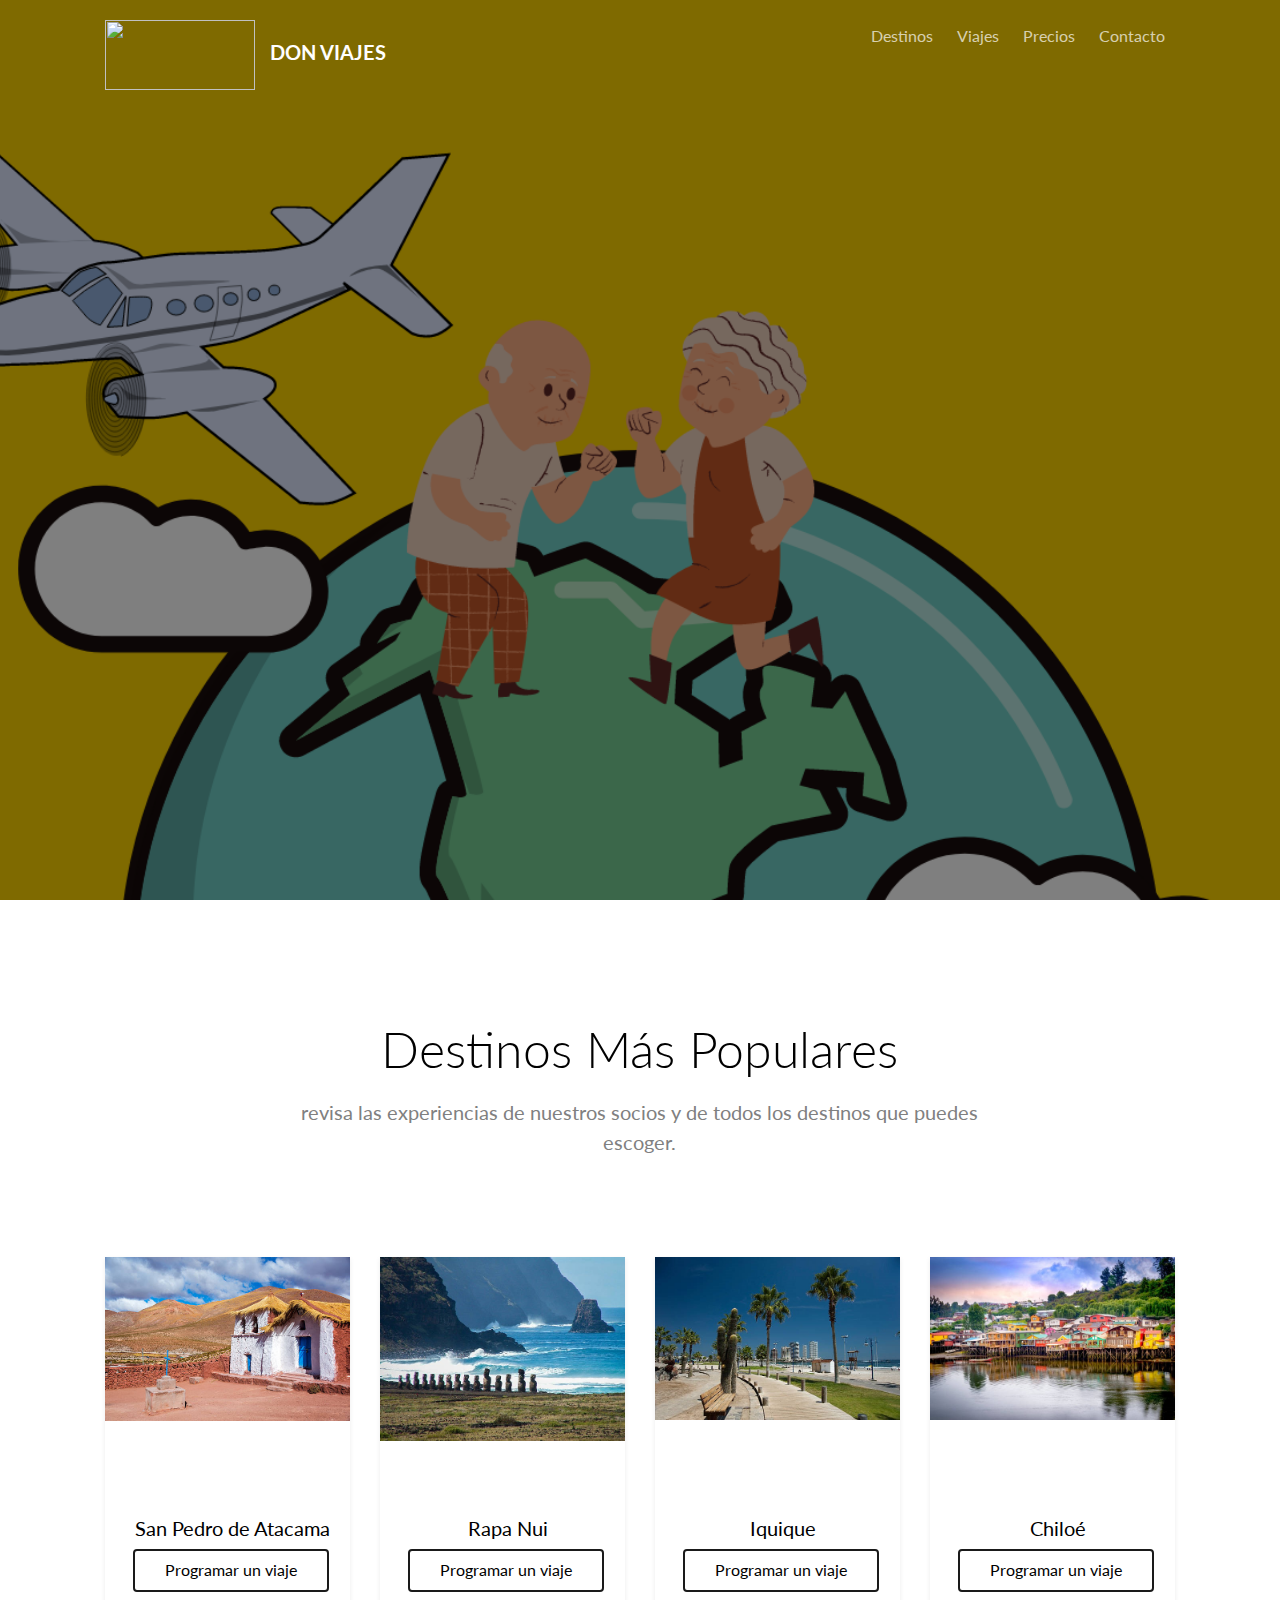
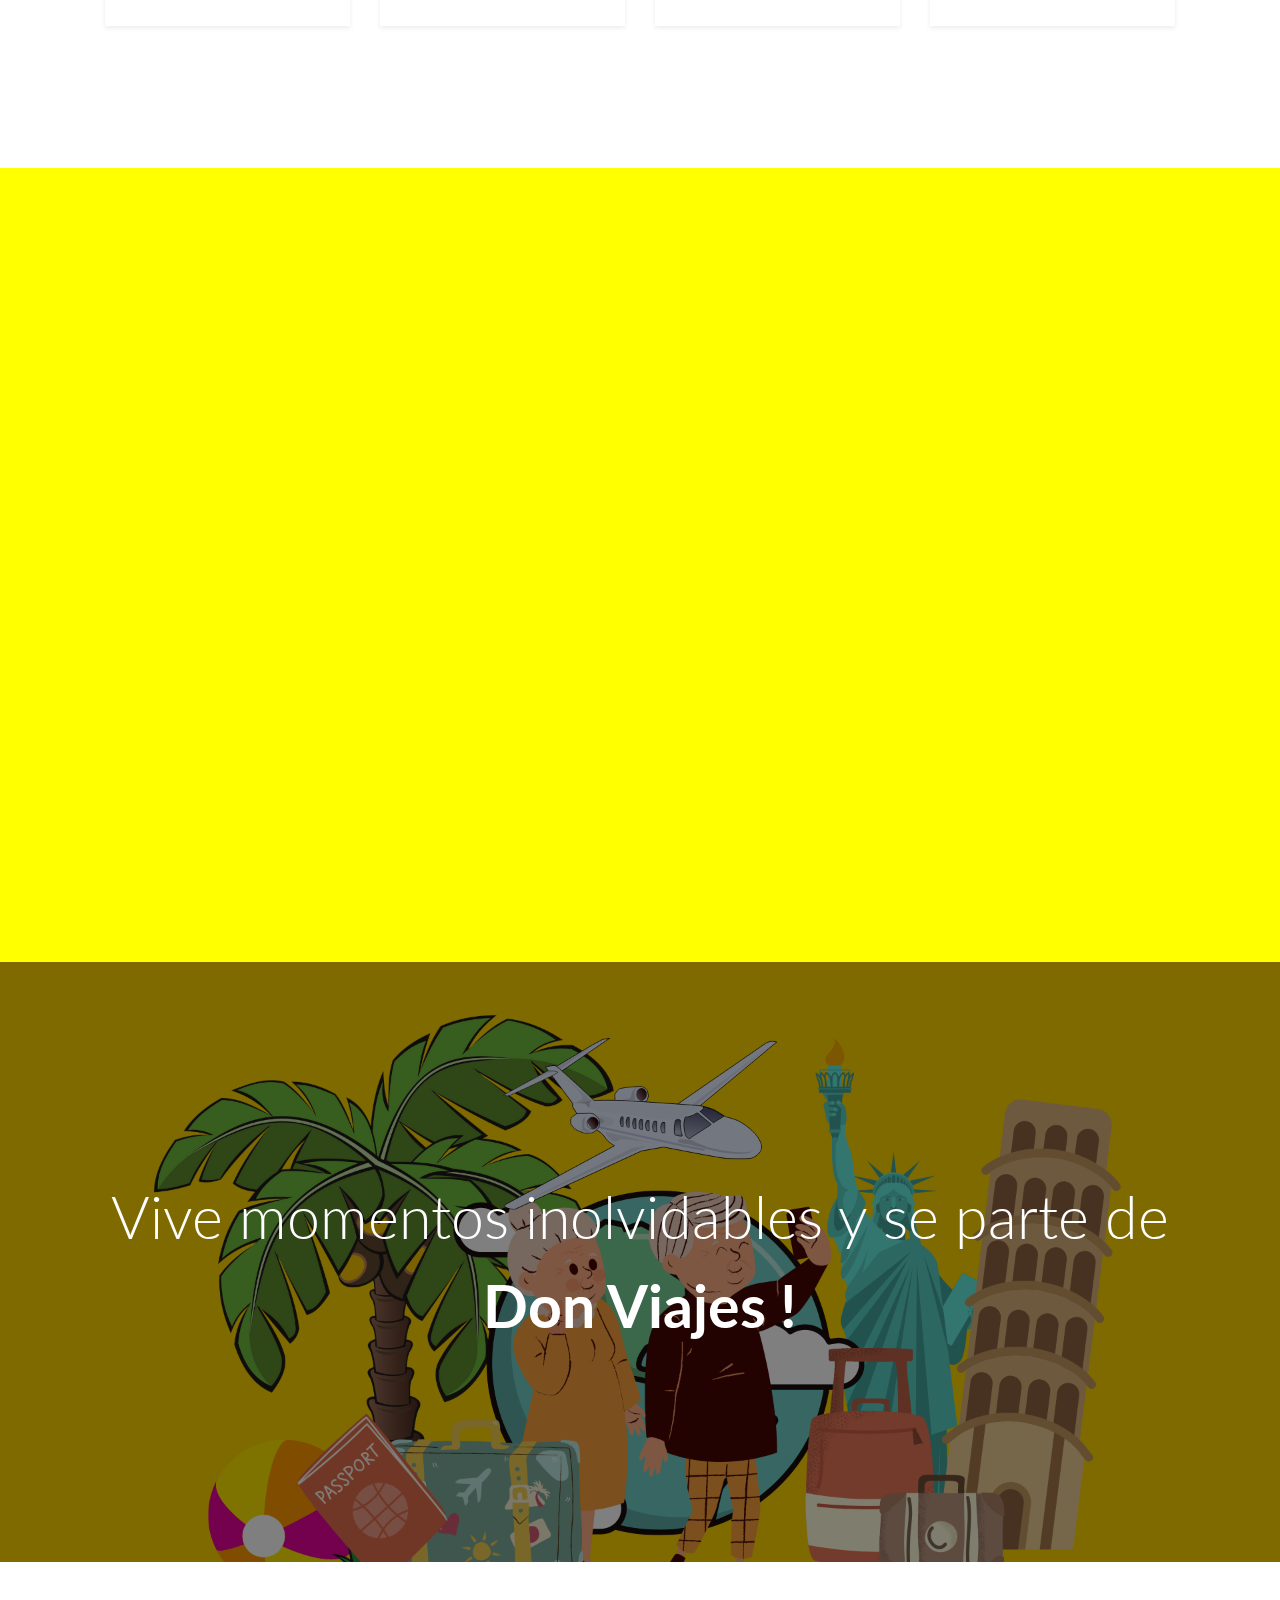
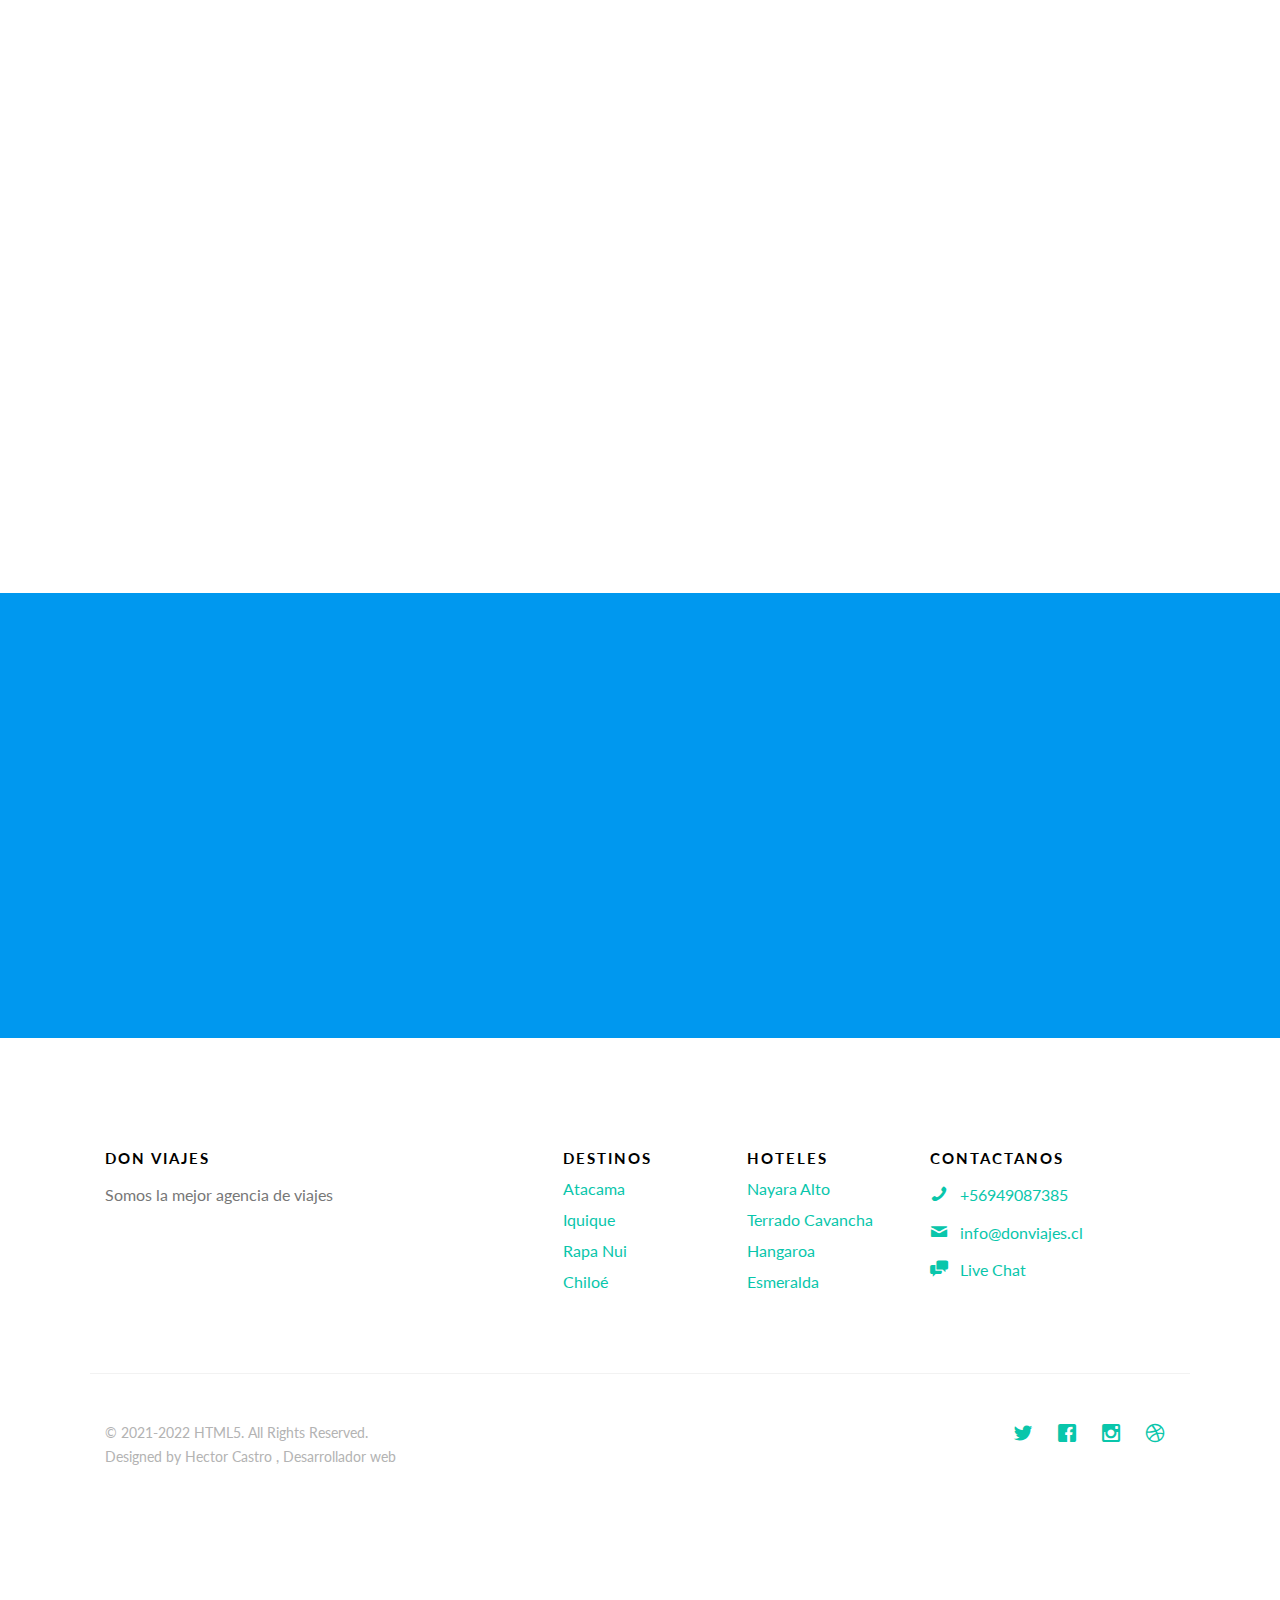
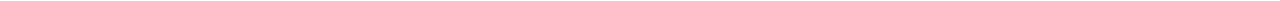
==== commit 26c13bde: "Add files via upload" ====
--- a/index.html
+++ b/index.html
@@ -65,7 +65,10 @@
 			
 			<div class="row">
 				<div class="col-sm-4 col-xs-12">
-					<div id="gtco-logo"><a href="index.html"><strong>Don Viajes</strong><em></em></a></div>
+					
+					<div id="gtco-logo"><img src="/images/storytelling.png" alt="" width="150" height="70">
+						<a href="index.html"><strong>Don Viajes</strong><em></em></a>
+					</div>
 				</div>
 				<div class="col-xs-8 text-right menu-1">
 					<ul>
@@ -445,7 +448,9 @@
 	</div>
 
 	<div class="gototop js-top">
-		<a href="#" class="js-gotop"><i class="icon-arrow-up"></i></a>
+		<a href="#" class="js-gotop"><i> 
+			<img src="/images/storytelling.png" alt="" width="150" height="70">
+		</i></a>
 	</div>
 	
 	<!-- jQuery -->
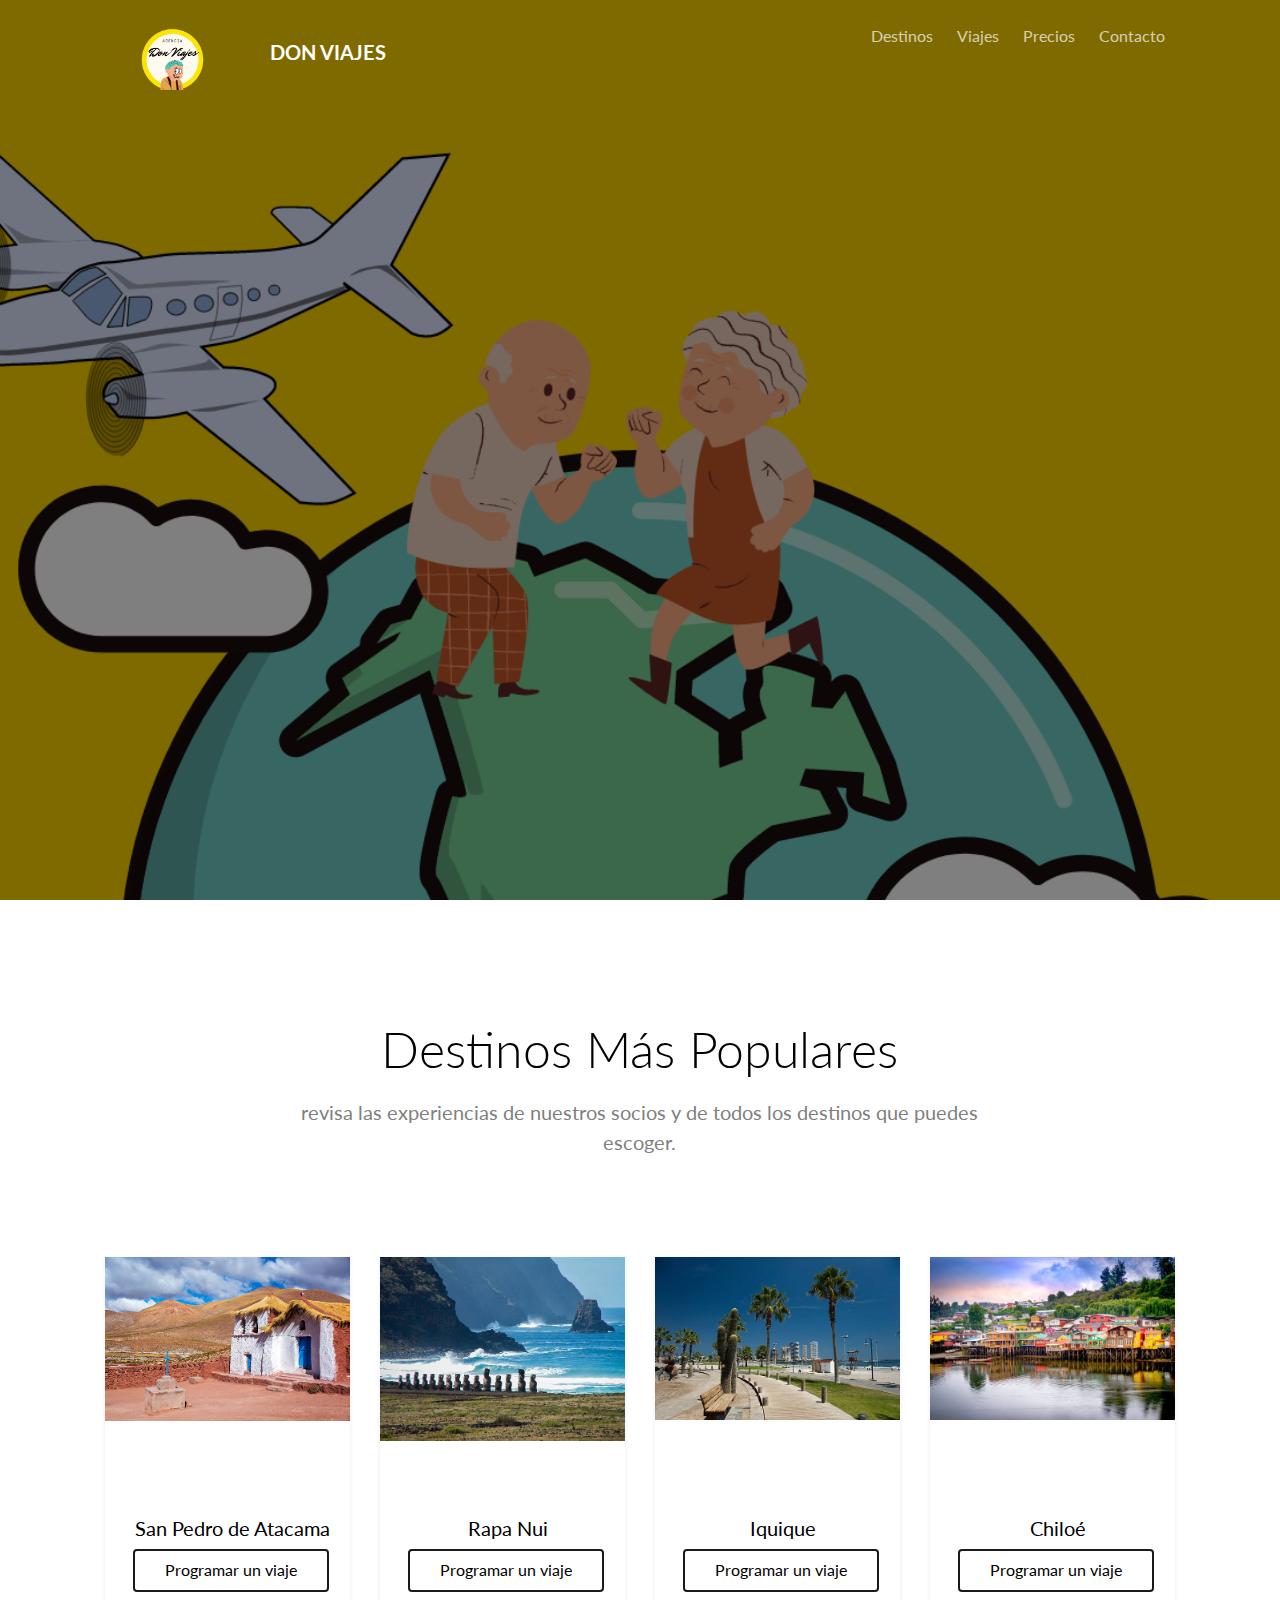
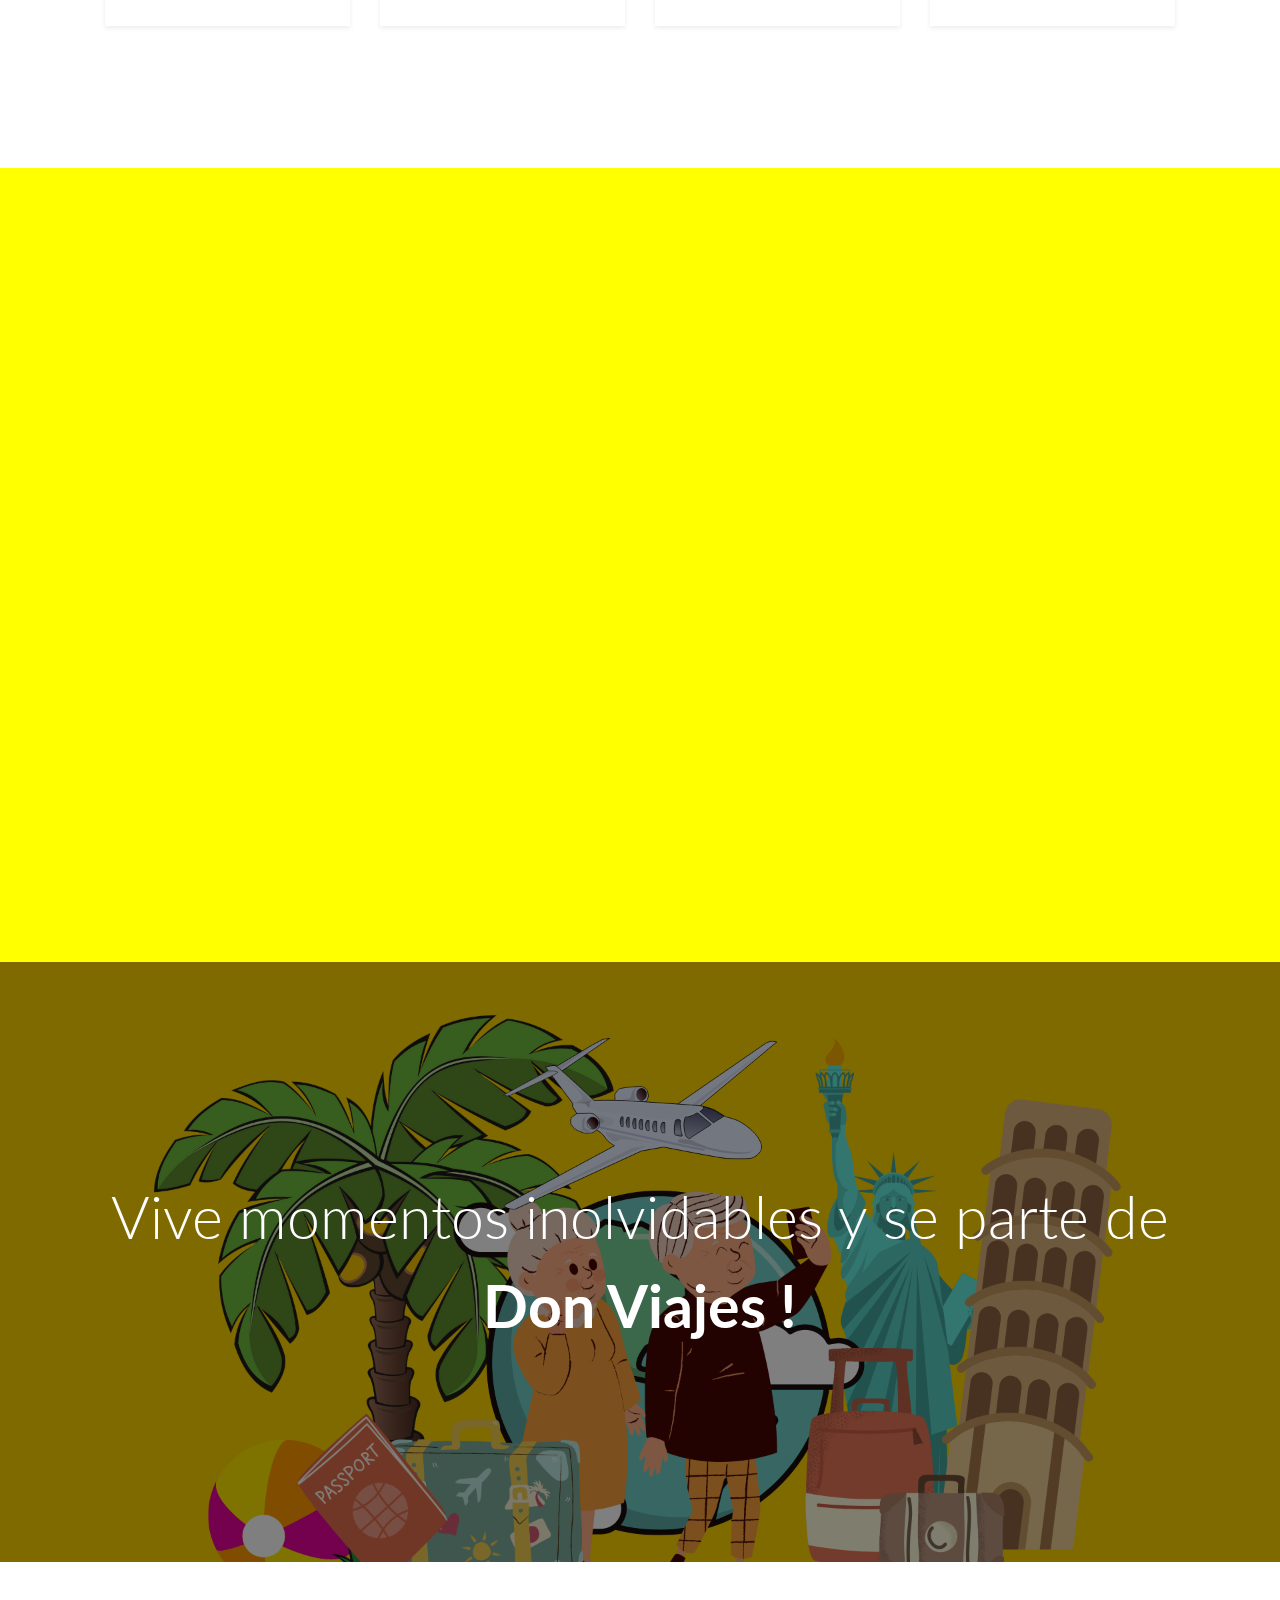
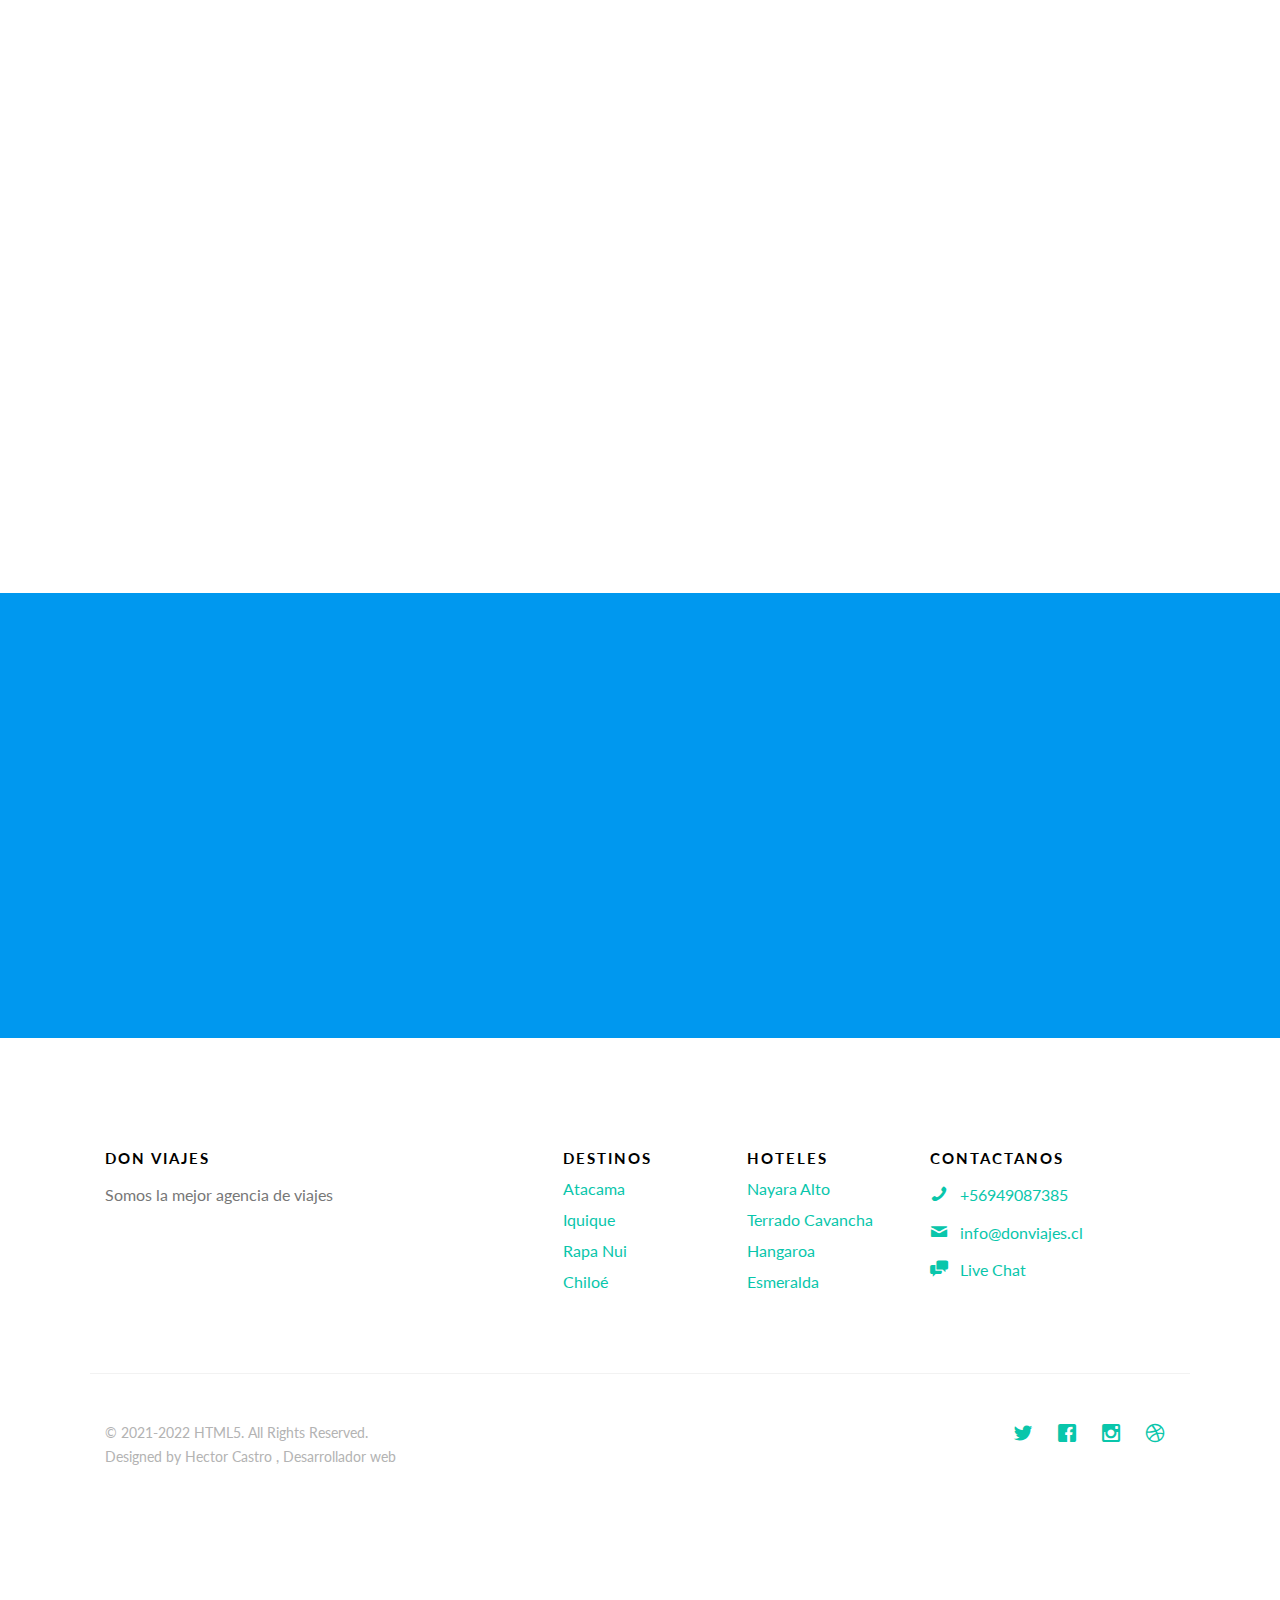
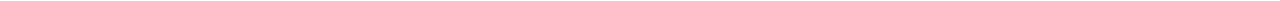
==== commit 145bee91: "Update index.html" ====
--- a/index.html
+++ b/index.html
@@ -66,7 +66,8 @@
 			<div class="row">
 				<div class="col-sm-4 col-xs-12">
 					
-					<div id="gtco-logo"><img src="/images/storytelling.png" alt="" width="150" height="70">
+					<div id="gtco-logo">
+						<img src="/images/storytelling.png" alt="" width="150" height="70"/>
 						<a href="index.html"><strong>Don Viajes</strong><em></em></a>
 					</div>
 				</div>
@@ -449,7 +450,7 @@
 
 	<div class="gototop js-top">
 		<a href="#" class="js-gotop"><i> 
-			<img src="/images/storytelling.png" alt="" width="150" height="70">
+			<img src="/images/storytelling.png" alt="" width="150" height="70"/>
 		</i></a>
 	</div>
 	
--- a/css/icomoon.css
+++ b/css/icomoon.css
@@ -69,6 +69,9 @@
 .icon-clock:before {
   content: "\e014";
 }
+.icon-airplane:before {
+  content: "\e9af";
+}
 .icon-watch:before {
   content: "\e015";
 }
--- a/css/style.css
+++ b/css/style.css
@@ -96,7 +96,7 @@
   position: absolute;
   top: 0;
   left: 0;
-  margin: 0;
+  margin: none;
   padding: 0;
   width: 100%;
   padding: 20px 0;
@@ -301,6 +301,7 @@
   border-top: 10px solid #09C6AB;
   position: relative;
   width: 100%;
+  
   -webkit-box-shadow: 0px 2px 5px 0px rgba(0, 0, 0, 0.15);
   -moz-box-shadow: 0px 2px 5px 0px rgba(0, 0, 0, 0.15);
   box-shadow: 0px 2px 5px 0px rgba(0, 0, 0, 0.15);
@@ -1124,9 +1125,86 @@
   font-weight: 700;
   text-transform: uppercase;
 }
+.fab-container  {
+  position: fixed;
+  bottom: 50px;
+  right: 50px; 
+  z-index: 999;
+  cursor: pointer;
+}
+
+.fab-icon-holder {
+width: 40px;
+height: 40px;
+border-radius: 100%;
+background: #0d6efd;
+box-shadow: 0 6px  20px rgba(0, 0, 0, 0.2);
+}
+
+.fab-icon-holder:hover {
+opacity:0.8 ;
+}
+
+.fab-icon-holder a {
+display: flex;
+align-items: center;
+justify-content: center;
+height: 100%;
+font-style: 25px;
+color: #ffff;
+}
+.fab-icon-holder i {
+  display: flex;
+  align-items: center;
+  justify-content: center;
+  height: 100%;
+  font-style: 15px;
+  color: #fff;
+  }
+.fab {
+width: 70px;
+height: 70px;
+background: yellow;
+
+}
+.fab-options{
+list-style-type: none;
+margin: 0;
+position: absolute;
+bottom: 70px;
+right: 0;
+opacity: 0;
+transition: all 0.3s ease;
+transform: scale(0);
+transform-origin: 85% bottom;
+}
+
+.fab:hover + .fab-options, .fab-options:hover {
+opacity: 1;
+transform: scale(1);
+
+}
+.fab-options li {
+display: flex;
+justify-content: flex-end;
+padding: 15px;
+}
+
+.fab-label {
+padding: 2px 5px;
+align-self: center;
+user-select: none;
+white-space: nowrap;
+border-radius: 3px;
+font-size: 16px;
+background: white;
+}
+
+
 
 .gototop {
   position: fixed;
+  background-image: url(https://github.com/Sumatron/seniorviajes/blob/gh-pages/images/logoviajes.svg);
   bottom: 20px;
   right: 20px;
   z-index: 999;
@@ -1144,7 +1222,7 @@
   width: 50px;
   height: 50px;
   display: table;
-  background: rgba(0, 0, 0, 0.5);
+ 
   color: #fff;
   text-align: center;
   -webkit-border-radius: 4px;
